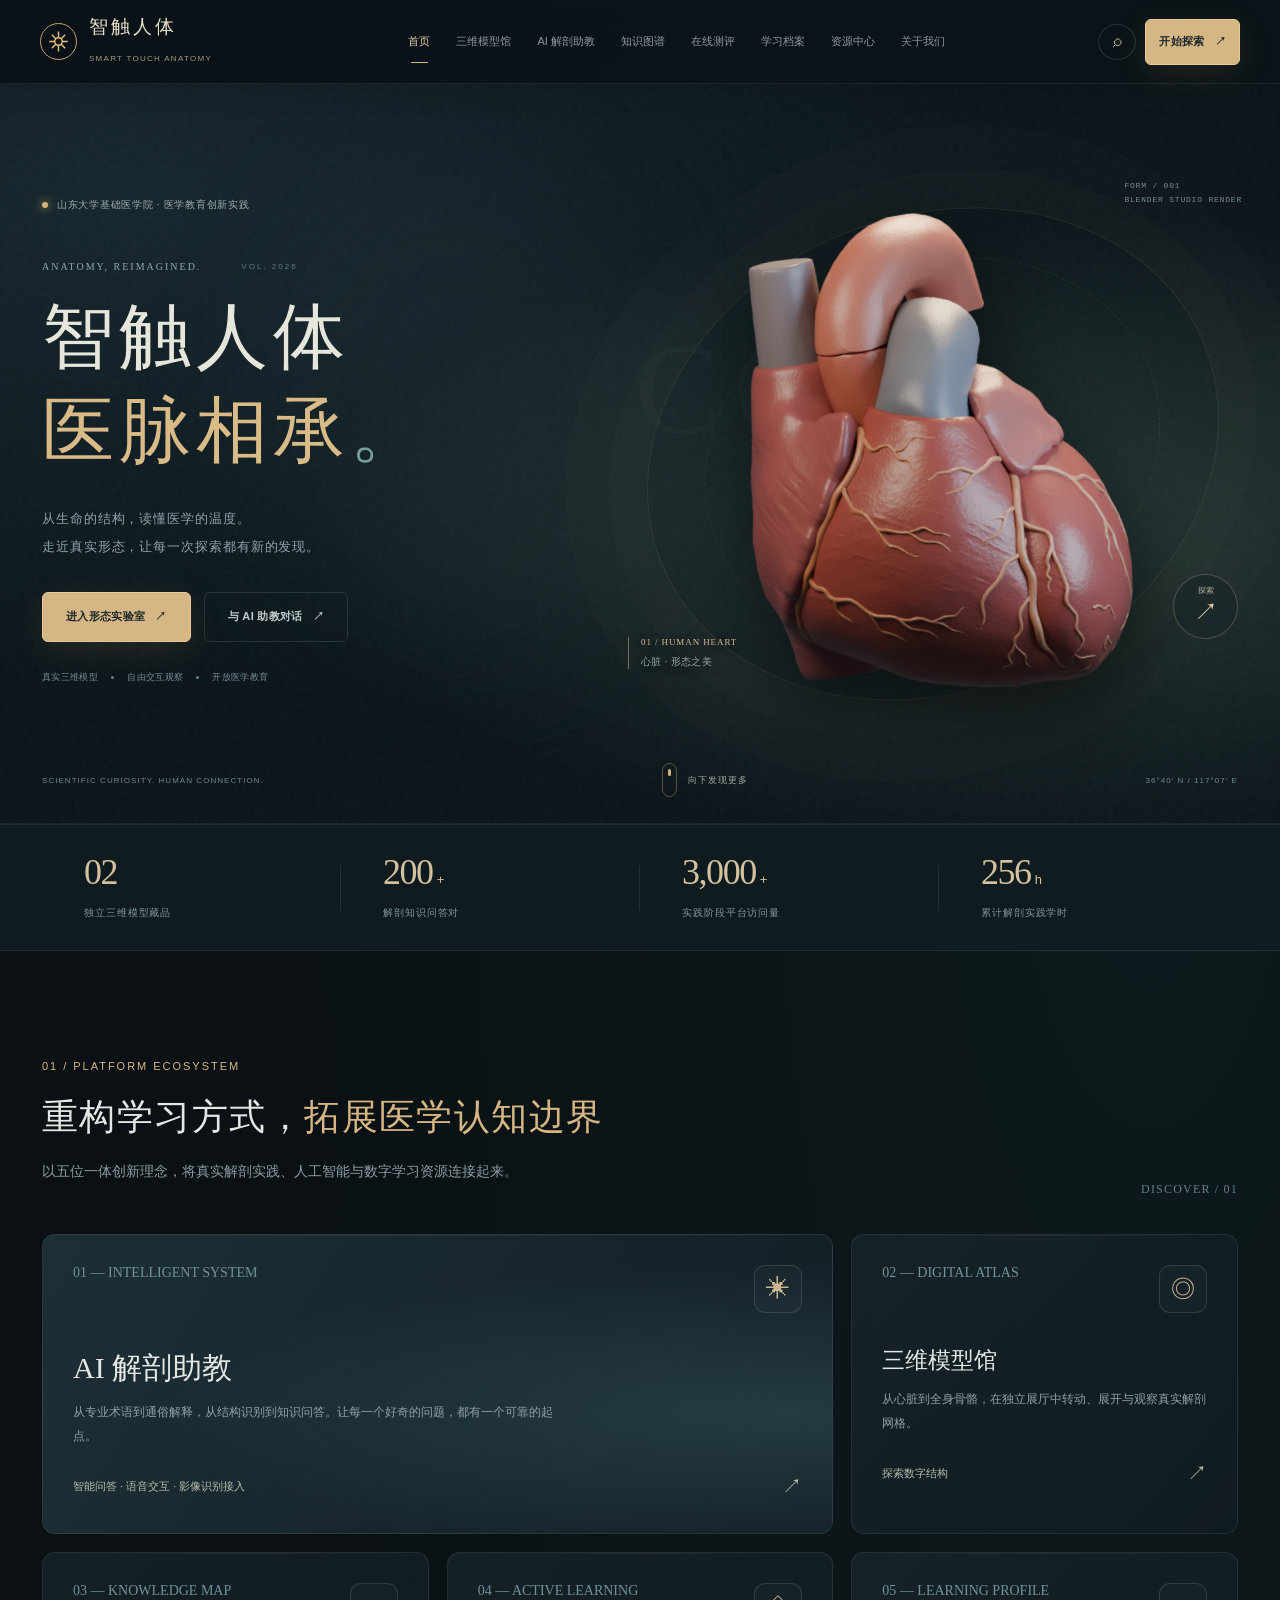
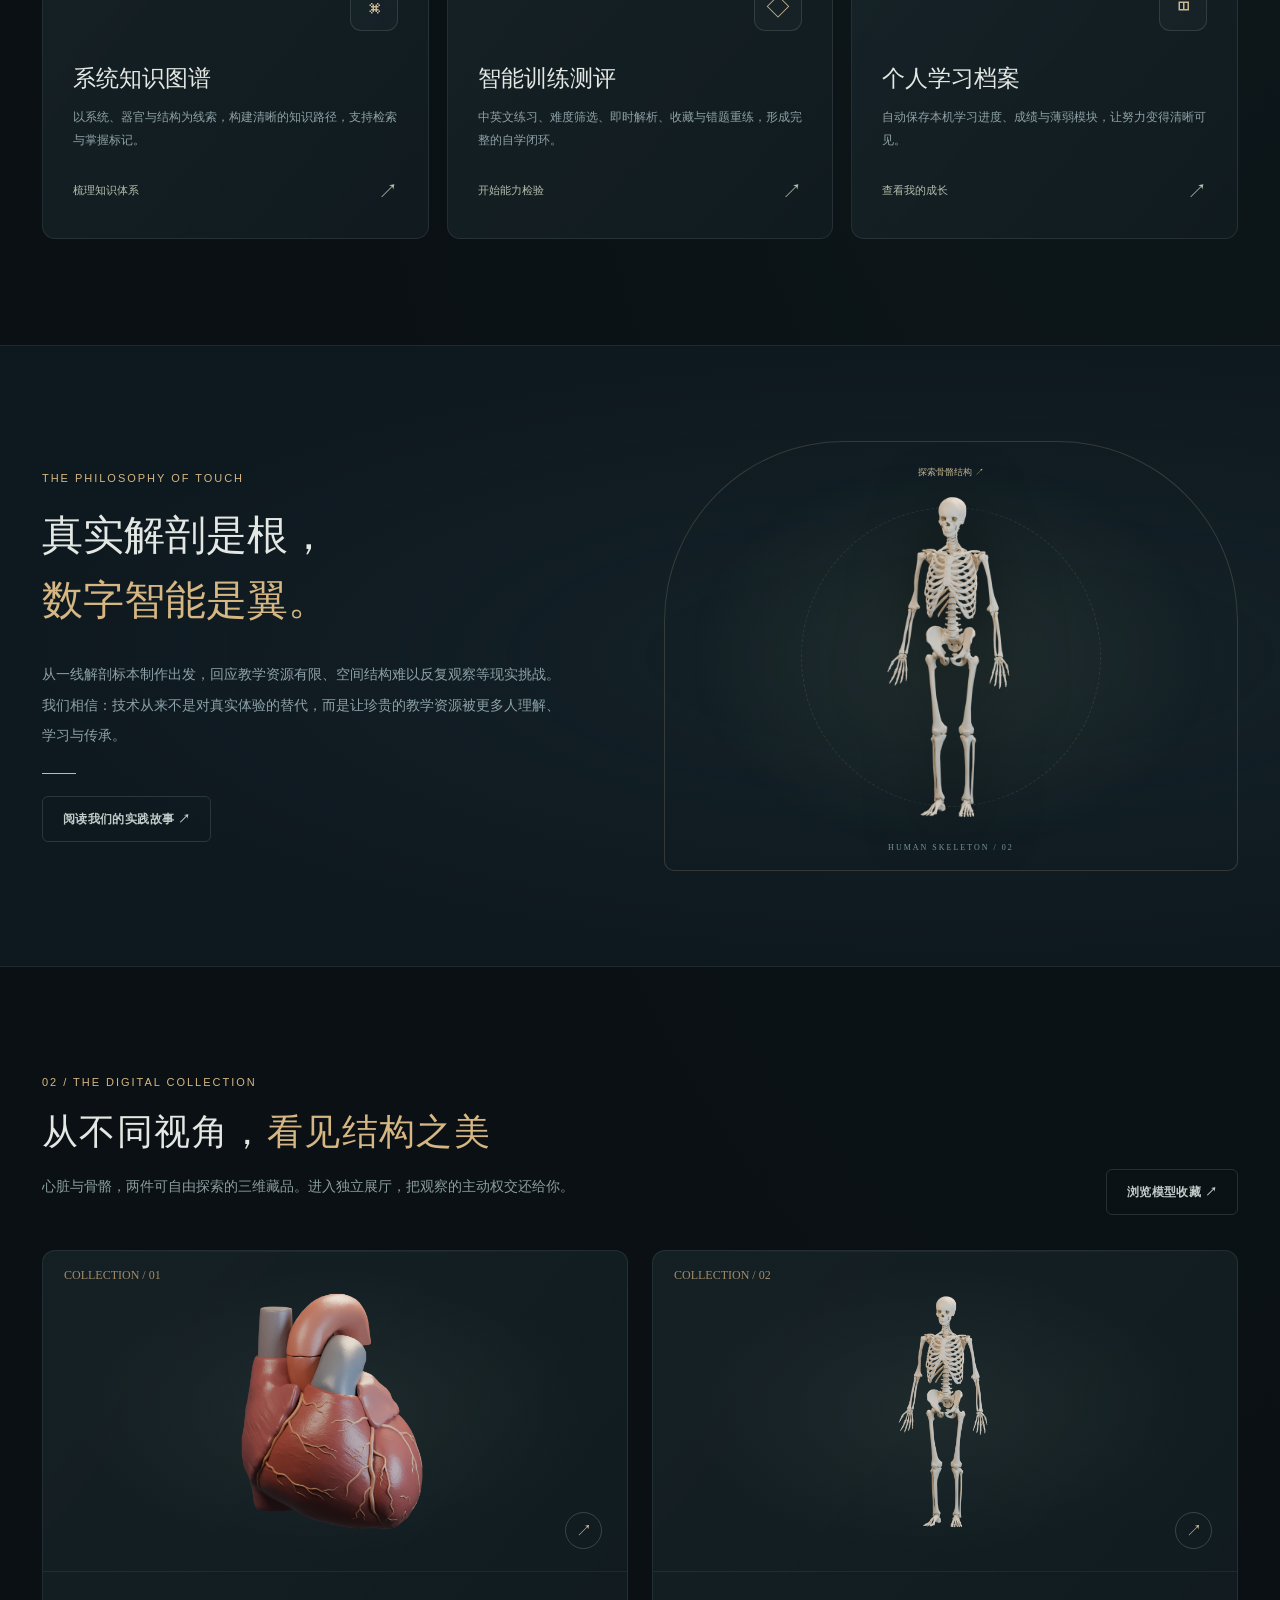
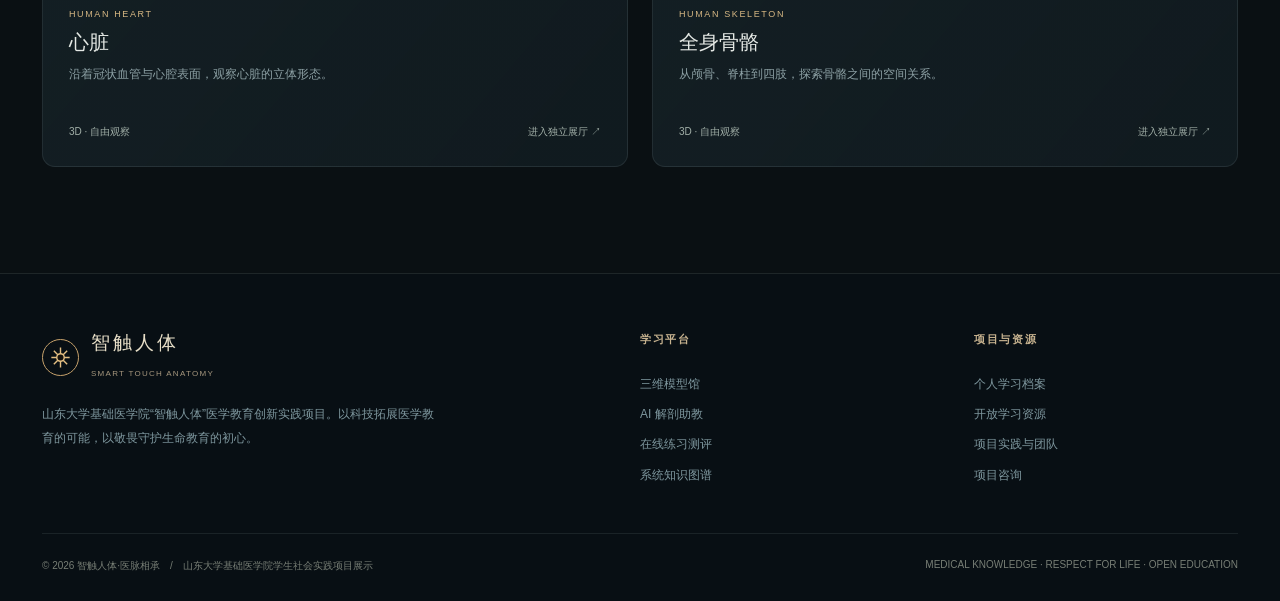
==== index.html @ 632d1449 "Launch Smart Body Anatomy with independent Blender 3D studio" ====
<!doctype html>
<html lang="zh-CN">
<head>
<meta charset="utf-8">
<meta name="viewport" content="width=device-width,initial-scale=1">
<meta name="color-scheme" content="dark">
<meta name="theme-color" content="#080a09">
<meta name="description" content="智触人体·医脉相承——山东大学基础医学院医学教育创新实践。AI解剖助教、数字标本、知识图谱、智能测评与学习进度管理。">
<title>智触人体·医脉相承 | 智慧医学教育平台</title>
<link rel="icon" href="data:image/svg+xml,%3Csvg xmlns='http://www.w3.org/2000/svg' viewBox='0 0 100 100'%3E%3Crect width='100' height='100' rx='24' fill='%230b0d0b'/%3E%3Cpath d='M25 25H75M50 15V84M25 74H75' stroke='%23d5aa67' stroke-width='9' stroke-linecap='round'/%3E%3C/svg%3E">
<style>
/* Uses system Chinese serif / sans-serif font fallbacks for fully offline viewing. */
:root{--bg:#080b0a;--bg2:#0c100f;--panel:#111512;--panel2:#151a16;--edge:#353023;--edge2:#292922;--gold:#d1ad73;--gold2:#f4dda9;--dim:#a58458;--muted:#91978d;--text:#ecece4;--white:#fbf8f0;--green:#9ebdab;--bad:#c98177;--f: 'Noto Sans SC','Microsoft YaHei',sans-serif;--serif:'Noto Serif SC','STSong','Songti SC',serif;--r:18px;--shadow:0 14px 60px #0007}
*{box-sizing:border-box}html{scroll-behavior:smooth}body{margin:0;min-width:320px;background:var(--bg);font-family:var(--f);color:var(--text);-webkit-font-smoothing:antialiased;line-height:1.7}body::selection{background:#b68f5266;color:#fff}button,input,textarea,select{font:inherit}button{cursor:pointer}a{color:inherit;text-decoration:none}img{max-width:100%;display:block}button:focus-visible,a:focus-visible,input:focus-visible,textarea:focus-visible,select:focus-visible{outline:2px solid var(--gold2);outline-offset:3px}button:disabled{opacity:.45;cursor:not-allowed}textarea{resize:vertical}::placeholder{color:#74796f}::webkit-scrollbar{width:10px}::-webkit-scrollbar-thumb{background:#39372d;border-radius:15px}.container{max-width:1328px;margin:auto;padding:0 42px}.narrow{max-width:1000px}.accent{color:var(--gold)}.eyebrow{color:var(--gold);font-size:11px;letter-spacing:.28em;text-transform:uppercase;font-weight:700}.muted{color:var(--muted)}.mini{font-size:12px}.small{font-size:14px}.serif{font-family:var(--serif)}.section{padding:106px 0}.section-header{display:flex;align-items:end;justify-content:space-between;gap:30px;margin-bottom:35px}.section-header h2,.page-head h1{font-family:var(--serif);font-weight:650;letter-spacing:.04em;font-size:clamp(31px,3vw,45px);line-height:1.3;margin:14px 0}.section-header p{color:var(--muted);max-width:550px;font-size:14px}.section-index{font-family:Georgia,serif;color:#97794c;font-size:17px;letter-spacing:.1em}.tiny-bar{display:block;width:34px;height:1px;background:var(--gold);margin:22px 0}.heading-serif{font:650 32px/1.4 var(--serif)}
.glow-line{height:1px;background:linear-gradient(90deg,transparent,#9f7742 20%,#ddb477 50%,#9f7742 80%,transparent);opacity:.3}.card{background:linear-gradient(140deg,#171b17ee,#101412f8);border:1px solid #3a3428;border-radius:var(--r);box-shadow:0 5px 36px #0003;position:relative;overflow:hidden}.card::before{content:'';position:absolute;left:0;right:0;top:0;height:1px;background:linear-gradient(90deg,transparent,#dbb77855,transparent)}.card-hover{transition:transform .3s,border-color .3s,box-shadow .3s}.card-hover:hover{transform:translateY(-5px);border-color:#92774b;box-shadow:0 18px 60px #0007}.btn{display:inline-flex;align-items:center;justify-content:center;gap:10px;min-height:46px;border:1px solid #4d4232;border-radius:7px;padding:11px 20px;background:#171b16;color:var(--gold2);font-size:12px;font-weight:700;letter-spacing:.06em;transition:.25s;text-align:center}.btn:hover{border-color:var(--gold);background:#252519}.btn-gold{background:linear-gradient(110deg,#b98c4b,#e5c58d 50%,#b18b53);color:#17140f;border:1px solid #dfbb83;box-shadow:inset 0 1px #fff7,0 8px 28px #c29c4930}.btn-gold:hover{filter:brightness(1.12);background:linear-gradient(110deg,#c9a16c,#f3d9a0,#c9a16c);color:#10100e}.btn-ghost{background:transparent;border-color:#534a3a;color:#e6d3b3}.btn-sm{min-height:35px;padding:6px 13px;font-size:11px}.btn-icon{padding:0;width:40px;height:40px;flex-shrink:0}.pill{display:inline-flex;align-items:center;gap:7px;font-size:10px;letter-spacing:.09em;color:#c7b495;border:1px solid #554933;padding:7px 13px;border-radius:100px;background:#241d1359}.dot{display:inline-block;width:6px;height:6px;border-radius:50%;background:#d7b17c;box-shadow:0 0 10px #d4ae66}.input,.select,.textarea{background:#0a0e0c;border:1px solid #3b3c32;border-radius:9px;color:var(--text);padding:12px 14px;outline:none;width:100%;transition:border-color .2s}.input:focus,.select:focus,.textarea:focus{border-color:#c5a36c}.select{color:#ddd9ce;appearance:auto}.field label{display:block;color:#b0aea3;font-size:11px;letter-spacing:.04em;margin:0 0 8px}.tag{display:inline-flex;align-items:center;border:1px solid #4a4130;border-radius:4px;padding:4px 8px;font-size:10px;color:#d3b98c;letter-spacing:.03em}.tag-green{border-color:#456154;color:#b5d0bd}.flex{display:flex;align-items:center}.gap-sm{gap:8px}.gap-md{gap:16px}.justify-between{justify-content:space-between}.hide{display:none!important}
/* navigation */
.topbar{height:82px;border-bottom:1px solid #ab87552b;display:flex;align-items:center;position:sticky;top:0;z-index:100;background:#090b0aeb;backdrop-filter:blur(24px);-webkit-backdrop-filter:blur(24px)}.topbar::after{content:'';position:absolute;bottom:-1px;left:0;width:120px;height:1px;background:var(--gold);opacity:.65}.nav-inner{max-width:1500px;padding:0 40px;margin:auto;width:100%;display:flex;align-items:center;justify-content:space-between;gap:18px}.brand{display:flex;align-items:center;gap:12px;white-space:nowrap;min-width:215px}.brand-mark{height:37px;width:37px;display:grid;place-items:center;position:relative;border:1px solid #c6a16b;border-radius:6px;background:radial-gradient(circle at 50% 30%,#77552c55,#130f0b)}.brand-mark svg{width:25px}.brand-name{font-family:var(--serif);font-size:19px;font-weight:750;letter-spacing:.16em;line-height:1.2;color:#eedbb6}.brand-sub{font-family:Georgia,serif;font-size:9px;color:#a6977e;letter-spacing:.18em}.nav-links{display:flex;align-items:center;gap:4px}.nav-link{position:relative;background:none;border:0;color:#9faaa0;padding:14px 11px;font-size:12px;white-space:nowrap;transition:color .2s}.nav-link:hover,.nav-link.active{color:#e2bf87}.nav-link.active::after{content:'';height:1px;position:absolute;background:var(--gold);bottom:2px;left:30%;right:30%}.nav-actions{display:flex;align-items:center;gap:9px}.nav-actions .btn{white-space:nowrap}.search-trigger{background:transparent;border:1px solid #444132;border-radius:5px;color:#c1ad8e;height:36px;width:38px;font-size:17px}.search-trigger:hover{background:#27241d}.mobile-menu{display:none;background:transparent;color:#dfc293;border:0;font-size:25px;padding:0 7px}
/* hero */
.hero{min-height:810px;position:relative;overflow:hidden;background:radial-gradient(ellipse at 70% 49%,#20231a 0%,transparent 48%),radial-gradient(ellipse at 18% 64%,#171b16 0%,transparent 43%),#090c0a;isolation:isolate}.hero::before{content:'';position:absolute;inset:0;z-index:-1;background-image:linear-gradient(#d6b77a09 1px,transparent 1px),linear-gradient(90deg,#d6b77a09 1px,transparent 1px);background-size:60px 60px;mask-image:linear-gradient(90deg,transparent,#0008 45%,#000)}.hero::after{content:'';position:absolute;inset:0;pointer-events:none;border-bottom:1px solid #53442d}.hero-inner{min-height:810px;position:relative;display:flex;align-items:center;justify-content:center;text-align:center}.hero-center{position:relative;z-index:3;width:100%;padding:70px 0 95px}.hero-badge{display:inline-flex;gap:16px;align-items:center;color:#bdac92;font:11px Georgia,var(--f);letter-spacing:.22em}.hero-badge::before,.hero-badge::after{content:'';width:38px;height:1px;background:#957346}.hero-title{font-family:var(--serif);font-size:clamp(59px,7.3vw,118px);font-weight:800;line-height:1.35;letter-spacing:.11em;white-space:nowrap;margin:28px 0 5px;text-shadow:0 7px 44px #000a;background:linear-gradient(180deg,#fff2ce 7%,#d6aa6b 51%,#a5783e 95%);background-clip:text;-webkit-background-clip:text;color:transparent;filter:drop-shadow(0 0 19px #d0aa4f24)}.hero-title span{display:inline}.hero-caption{font:400 clamp(11px,1.2vw,15px)/1.8 Georgia,serif;letter-spacing:.6em;color:#a99572;margin-bottom:25px}.hero-copy{max-width:660px;margin:0 auto;color:#aeb3a8;font-size:15px;line-height:2.1;letter-spacing:.07em;text-shadow:0 2px 8px #000}.hero-buttons{display:flex;align-items:center;justify-content:center;gap:15px;margin-top:33px}.hero-buttons .btn{padding:14px 26px;min-height:54px}.hero-anatomy{width:min(560px,44vw);height:730px;position:absolute;right:-5%;top:30px;z-index:-1;opacity:.28;filter:drop-shadow(0 0 35px #ad87404a);mask-image:linear-gradient(180deg,transparent,#000 18%,#000 82%,transparent)}.hero-anatomy img{width:100%;height:100%;object-fit:contain}.hero-orbit{width:650px;height:650px;position:absolute;border:1px solid #c6a36b12;border-radius:50%;right:-9%;top:67px;z-index:-2;box-shadow:0 0 0 80px #ba935908,0 0 0 175px #ba935906}.hero-vertical{position:absolute;top:45%;left:37px;transform:rotate(-90deg) translate(-50%,-50%);transform-origin:left;color:#b7a4875c;letter-spacing:.35em;font:10px Georgia,serif;white-space:nowrap}.hero-side{position:absolute;right:34px;top:50%;transform:rotate(90deg) translate(50%,-50%);transform-origin:right;color:#b7a4875c;letter-spacing:.3em;font:10px Georgia,serif;white-space:nowrap}.hero-bottom{position:absolute;bottom:34px;left:0;right:0;display:flex;align-items:center;justify-content:space-between;gap:20px;color:#b2a082;font:10px Georgia,serif;letter-spacing:.14em;text-align:left}.hero-scroll{display:flex;gap:11px;align-items:center}.hero-scroll span{height:34px;width:15px;border:1px solid #a5895780;border-radius:15px;position:relative}.hero-scroll span::after{content:'';position:absolute;left:5px;top:5px;width:3px;height:7px;background:#d2b07a;border-radius:2px;animation:scroll 2s infinite}@keyframes scroll{0%{transform:translateY(0);opacity:0}40%{opacity:1}100%{transform:translateY(12px);opacity:0}}
.metrics{background:#0e110e;border-top:1px solid #3c3528;border-bottom:1px solid #3c3528}.metrics-grid{display:grid;grid-template-columns:repeat(4,1fr)}.metric{padding:38px 20px;text-align:center;position:relative}.metric:not(:last-child)::after{content:'';width:1px;height:45px;position:absolute;right:0;top:50%;transform:translateY(-50%);background:#473a27}.metric strong{font:400 39px/1 Georgia,serif;color:#e1c18a;letter-spacing:-.04em}.metric em{font:normal 13px var(--f);margin-left:4px}.metric p{font-size:11px;color:#8e9589;letter-spacing:.18em;margin:12px 0 0}
.module-grid{display:grid;grid-template-columns:repeat(3,1fr);gap:18px}.module{padding:30px;min-height:280px;cursor:pointer}.module-head{display:flex;justify-content:space-between;align-items:start;margin-bottom:42px}.module-num{font:14px Georgia,serif;color:#877554}.module-symbol{font-size:27px;color:#dfba7e;width:48px;height:48px;border:1px solid #5b4b32;border-radius:50%;display:grid;place-items:center;background:#b7955310}.module h3{font:600 23px var(--serif);margin:0 0 12px}.module p{color:#9ca39a;font-size:12px;line-height:1.95;margin:0}.module-bottom{margin-top:21px;display:flex;justify-content:space-between;color:#be9d69;align-items:center;font-size:11px}.module-bottom b{font-size:20px;font-weight:400}.module.wide{grid-column:span 2;background:radial-gradient(circle at 86% 60%,#98734220,transparent 39%),linear-gradient(120deg,#202019,#121610)}.module.wide h3{font-size:30px}.module.wide p{max-width:480px}.module.wide .module-head{margin-bottom:35px}
.statement{position:relative;background:linear-gradient(120deg,#131813,#1b1b15 50%,#101410);overflow:hidden;padding:95px 0;border-top:1px solid #4a3a28;border-bottom:1px solid #4a3a28}.statement-grid{display:grid;grid-template-columns:1fr 1.1fr;align-items:center;gap:100px}.statement h2{font:650 clamp(30px,3.2vw,46px)/1.6 var(--serif);margin:15px 0 25px}.statement h2 span{color:var(--gold)}.statement p{color:#a5afa5;line-height:2.2;font-size:14px}.statement-visual{min-height:400px;border:1px solid #765d394c;background:radial-gradient(circle at 50% 50%,#b9924d24,transparent 46%),repeating-linear-gradient(0deg,transparent,transparent 40px,#c7a16c08 41px);border-radius:160px 160px 7px 7px;display:grid;place-items:center;position:relative}.statement-visual::after{content:'ANATOMY  ×  ARTIFICIAL INTELLIGENCE';position:absolute;bottom:22px;color:#c9ad7a;letter-spacing:.25em;font:10px Georgia,serif}.statement-visual img{height:340px;object-fit:contain;opacity:.65;filter:drop-shadow(0 0 13px #c2a26722)}.statement-ring{position:absolute;width:280px;height:280px;border:1px dashed #bd915450;border-radius:50%;top:56px;left:50%;transform:translateX(-50%)}
/* footer */
.footer{border-top:1px solid #4d412d;background:#080a08;padding:56px 0 28px}.footer-top{display:grid;grid-template-columns:2fr 1fr 1fr;gap:70px}.footer .brand{margin-bottom:18px}.footer p{color:#898f86;font-size:12px;max-width:395px;line-height:2}.footer h4{font-size:11px;color:#d6b481;letter-spacing:.15em;margin:0 0 20px}.footer-link{display:block;border:0;background:none;color:#969f97;padding:5px 0;font-size:12px;text-align:left}.footer-link:hover{color:var(--gold)}.footer-bottom{display:flex;justify-content:space-between;gap:15px;border-top:1px solid #373329;margin-top:43px;padding-top:25px;color:#777e75;font:10px var(--f)}
/* general page head */
.page{display:none;min-height:calc(100vh - 82px)}.page.active-page{display:block;animation:pageIn .36s ease}@keyframes pageIn{from{opacity:.35;transform:translateY(7px)}to{opacity:1;transform:translateY(0)}}.page-head{position:relative;background:radial-gradient(ellipse at 75% 0%,#53402a27,transparent 48%),linear-gradient(180deg,#141812,#0b0e0b);border-bottom:1px solid #463a29;padding:70px 0 60px;overflow:hidden}.page-head::after{content:'M E D I C A L   I N N O V A T I O N';font:68px Georgia,serif;letter-spacing:.16em;color:#a5844f08;position:absolute;right:-30px;top:30px;white-space:nowrap;pointer-events:none}.page-head-inner{position:relative;z-index:2}.page-head h1{font-size:clamp(35px,4vw,56px);margin:12px 0}.page-head p{color:#a0aba0;font-size:14px;margin:5px 0 0;max-width:760px;line-height:2}.page-body{padding:48px 0 105px}.breadcrumb{font-size:10px;letter-spacing:.15em;color:#998361;display:flex;gap:12px;align-items:center}.breadcrumb span{color:#758077}
/* atlas */
.filter-bar{display:flex;align-items:center;gap:14px;flex-wrap:wrap;margin-bottom:25px}.search-field{position:relative;flex:1;min-width:225px;max-width:375px}.search-field .input{padding-left:37px}.search-field::before{content:'⌕';position:absolute;left:13px;top:4px;color:#c2a578;font-size:23px}.chips{display:flex;gap:8px;flex-wrap:wrap}.chip{border:1px solid #403e32;background:#101410;color:#adb2a8;border-radius:6px;padding:9px 15px;font-size:11px}.chip.active,.chip:hover{border-color:#c7a063;color:#e4c490;background:#2a2419}.atlas-grid{display:grid;grid-template-columns:repeat(3,1fr);gap:18px}.spec-card{cursor:pointer;overflow:hidden}.spec-art{height:240px;background:radial-gradient(circle at 48% 41%,#6c542d25,transparent 50%),linear-gradient(145deg,#121a16,#10110f 68%,#1d1913);position:relative;overflow:hidden;display:grid;place-items:center;border-bottom:1px solid #3b3427}.spec-art::after{content:'';position:absolute;inset:0;background:repeating-linear-gradient(90deg,transparent,transparent 64px,#dbb67407 65px);pointer-events:none}.spec-art svg{height:200px;width:85%;filter:drop-shadow(0 0 15px #be96543c);transition:transform .5s}.spec-card:hover svg{transform:scale(1.07) rotate(-2deg)}.spec-index{position:absolute;top:17px;left:21px;font:12px Georgia,serif;color:#a18c67;z-index:2}.spec-fav{position:absolute;top:14px;right:17px;background:#151814aa;color:#c0a777;border:1px solid #564730;border-radius:50%;height:34px;width:34px;z-index:4}.spec-fav.active{background:#b48b48;color:#17120e}.spec-text{padding:21px 23px}.spec-text h3{font:600 20px var(--serif);margin:4px 0 8px}.spec-text p{color:#929e94;font-size:12px;line-height:1.8;min-height:44px;margin:0 0 15px}.spec-meta{display:flex;align-items:center;justify-content:space-between;color:#c4a571;font-size:11px}.spec-meta .muted{font-size:11px}.spec-meta b{font-size:18px;font-weight:400}
/* AI */
.ai-layout{display:grid;grid-template-columns:270px minmax(0,1fr);gap:23px;min-height:680px}.ai-sidebar{padding:23px;display:flex;flex-direction:column;gap:15px}.ai-sidebar h3{font:600 17px var(--serif);margin:0}.sample-prompt{width:100%;text-align:left;padding:14px 12px;border:1px solid #38372c;color:#b9bfb5;border-radius:7px;background:#111611;font-size:12px;line-height:1.8}.sample-prompt:hover{border-color:#89734a;color:#ebd9b9}.ai-panel{display:flex;flex-direction:column;min-height:660px;overflow:hidden}.ai-panel-head{padding:18px 25px;display:flex;align-items:center;justify-content:space-between;border-bottom:1px solid #41392c;gap:20px}.ai-avatar{height:41px;width:41px;display:grid;place-items:center;border-radius:11px;background:linear-gradient(135deg,#9a763e,#453b2b);color:#fff;font-size:20px;border:1px solid #b88b51}.ai-status{font-size:10px;color:#9db8a3}.mode-switch{display:flex;gap:3px;padding:4px;border:1px solid #554832;border-radius:8px;background:#101310}.mode-switch button{border:0;color:#a6a69d;padding:7px 12px;border-radius:5px;background:transparent;font-size:11px}.mode-switch button.active{background:#b48c54;color:#11110e;font-weight:700}.chat-messages{flex:1;padding:28px 32px;display:flex;flex-direction:column;gap:22px;overflow-y:auto;max-height:580px;min-height:320px}.chat-msg{display:flex;gap:12px;align-items:flex-start;max-width:91%}.chat-msg.user{margin-left:auto;flex-direction:row-reverse}.chat-avatar{flex:0 0 32px;height:32px;border-radius:9px;background:#463922;border:1px solid #927547;display:grid;place-items:center;color:#e6c892;font-size:13px}.chat-msg.user .chat-avatar{background:#263c31;border-color:#47624e;color:#bdd7c1}.chat-bubble{background:#161b16;border:1px solid #383d31;border-radius:3px 12px 12px 12px;padding:13px 17px;color:#d5dbd2;font-size:13px;line-height:2;white-space:pre-line;word-break:break-word}.chat-msg.user .chat-bubble{background:#252b20;border-color:#50513c;border-radius:12px 3px 12px 12px}.chat-meta{font-size:10px;color:#8e967e;margin-top:7px}.chat-compose{border-top:1px solid #403a2e;padding:16px 22px 13px;background:#101511}.chat-compose textarea{background:#0b0e0c;min-height:69px;max-height:160px;border:1px solid #444234;width:100%;border-radius:8px;color:var(--text);outline:none;padding:13px;font-size:13px}.chat-compose textarea:focus{border-color:var(--gold)}.compose-actions{display:flex;justify-content:space-between;align-items:center;margin-top:10px;gap:10px;flex-wrap:wrap}.compose-note{font-size:10px;color:#77847b}.upload-thumb{display:none;max-width:110px;max-height:90px;border:1px solid #7a6341;border-radius:5px;object-fit:contain;margin:8px 0}.upload-thumb.show{display:block}
/* learning */
.learn-layout{display:grid;grid-template-columns:320px minmax(0,1fr);gap:20px}.learn-sidebar{padding:18px}.learn-group{border:1px solid #383c30;border-radius:9px;margin-bottom:10px;overflow:hidden}.learn-group-header{width:100%;background:#171d17;color:#ddd9ca;display:flex;justify-content:space-between;align-items:center;text-align:left;padding:13px 14px;border:0;font-size:13px}.learn-group-header strong{font-weight:600}.learn-group-header .count{color:#a68d61;font:11px Georgia,serif}.learn-points{padding:8px;display:grid;gap:3px}.learn-item{border:0;background:transparent;border-radius:5px;color:#adb5a9;text-align:left;padding:10px 8px;font-size:12px;display:flex;align-items:center;gap:11px;line-height:1.5}.learn-item:hover,.learn-item.current{background:#363123;color:#e4ca9d}.learn-item .check{height:15px;width:15px;border-radius:50%;border:1px solid #726449;flex-shrink:0;font-size:10px;text-align:center;line-height:13px}.learn-item.mastered .check{background:#94aa8a;border-color:#94aa8a;color:#0a100b}.learn-main{padding:35px 40px;min-height:610px}.learn-main h2{font:600 31px var(--serif);margin:16px 0 14px}.learn-main .latin{font:italic 15px Georgia,serif;letter-spacing:.12em;color:#b3996e}.learn-main p{color:#c2c7bb;font-size:14px;line-height:2.2}.learn-highlight{background:linear-gradient(120deg,#302b1c,#1a211a);border-left:2px solid #be985f;padding:20px 24px;margin:28px 0;color:#d6cfb9;font-size:13px;line-height:2}.learn-illustration{height:230px;border:1px solid #403c30;border-radius:10px;display:grid;place-items:center;background:radial-gradient(circle,#8d6a3122,transparent 52%),#101611;margin:26px 0;overflow:hidden}.learn-illustration svg{height:195px;filter:drop-shadow(0 0 8px #9d814f55)}.progress-track{background:#282e28;height:6px;border-radius:10px;overflow:hidden}.progress-fill{height:100%;width:0;background:linear-gradient(90deg,#b8894a,#e9d3a1);border-radius:10px;transition:width .4s}
/* quiz */
.quiz-config{max-width:1000px;margin:auto}.quiz-config-grid{display:grid;grid-template-columns:1fr 1fr 1fr;gap:20px;margin-top:25px}.quiz-config .card{padding:26px}.quiz-config h3{margin:0 0 18px;font:600 18px var(--serif)}.quiz-config .field{margin-bottom:18px}.quiz-screen{max-width:950px;margin:auto}.quiz-progress{display:flex;justify-content:space-between;align-items:center;gap:20px;color:#c5b48f;font-size:12px;margin-bottom:19px}.quiz-card{padding:40px 48px}.quiz-card h2{font:550 25px/1.6 var(--serif);margin:16px 0 28px}.quiz-option{display:flex;align-items:center;gap:15px;width:100%;text-align:left;border:1px solid #3b4035;border-radius:9px;background:#141914;color:#d8ded6;padding:15px 17px;margin:11px 0;font-size:13px;min-height:61px}.quiz-option:hover:not(:disabled){border-color:#bd9d64;background:#262619}.quiz-option.selected{border-color:#caa365;background:#292518}.quiz-option.correct{border-color:#6d9d7d;background:#1d3025}.quiz-option.incorrect{border-color:#a76863;background:#352322}.quiz-option .opt-letter{display:grid;place-items:center;width:29px;height:29px;border:1px solid #605842;border-radius:7px;font:13px Georgia,serif;color:#d4ba8d;flex-shrink:0}.quiz-feedback{border:1px solid #615139;background:#2a261c;border-radius:9px;padding:18px;margin-top:22px;font-size:13px;line-height:1.95}.quiz-actions{display:flex;align-items:center;justify-content:space-between;gap:15px;margin-top:27px;flex-wrap:wrap}.quiz-summary{text-align:center;max-width:700px;margin:auto}.score-circle{width:180px;height:180px;border-radius:50%;display:grid;place-items:center;margin:18px auto 27px;background:conic-gradient(#caa46d var(--score),#2c2d25 0);position:relative}.score-circle::before{content:'';inset:12px;background:#121713;border-radius:50%;position:absolute}.score-circle strong{position:relative;font:45px Georgia,serif;color:#ecd3a5}.score-circle small{position:relative;color:#a9a997;font-size:12px}.review-entry{border-bottom:1px solid #373b31;padding:19px 0;font-size:13px}.review-entry strong{display:block;color:#e2d8c1;margin-bottom:7px}.review-entry p{margin:5px 0;color:#abb5a8}
/* dashboard */
.dashboard-top{display:grid;grid-template-columns:repeat(4,1fr);gap:17px}.dash-stat{padding:24px}.dash-stat .value{font:35px Georgia,serif;color:#e3c18b;margin:15px 0 6px}.dash-stat p{color:#8e998e;font-size:11px;margin:0}.dashboard-main{display:grid;grid-template-columns:1.25fr 1fr;gap:20px;margin-top:20px}.dash-panel{padding:27px}.dash-panel h3{font:600 21px var(--serif);margin:0 0 25px}.bar-row{display:grid;grid-template-columns:95px 1fr 35px;gap:12px;align-items:center;font-size:12px;color:#abb4a7;margin:19px 0}.achievement-grid{display:grid;grid-template-columns:repeat(3,1fr);gap:12px}.achievement{border:1px solid #4d442e;background:#181d17;border-radius:9px;padding:21px 12px;text-align:center}.achievement.locked{filter:grayscale(.8);opacity:.42}.achievement-symbol{font-size:26px;color:#d3b174}.achievement h4{font-size:12px;margin:9px 0 3px;color:#ddd4bf}.achievement p{font-size:10px;margin:0;color:#9aa396}.history-item{display:flex;justify-content:space-between;padding:14px 0;border-bottom:1px solid #373b32;gap:12px;font-size:12px;color:#c1c8b8}
/* about */
.field-gallery{display:grid;grid-template-columns:repeat(3,1fr);gap:17px;margin:-24px 0 75px}.field-gallery figure{border:1px solid #52442e;border-radius:9px;overflow:hidden;margin:0;background:#111612}.field-gallery img{width:100%;height:218px;object-fit:cover;filter:sepia(.14) brightness(.78) saturate(.75);transition:transform .35s,filter .35s}.field-gallery figure:hover img{transform:scale(1.035);filter:sepia(.05) brightness(.95)}.field-gallery figcaption{padding:12px 16px 15px;color:#d3ccb9;font-size:12px}.field-gallery figcaption span{display:block;font:10px Georgia,serif;color:#b59867;letter-spacing:.17em;margin-bottom:3px}

.about-stats{display:grid;grid-template-columns:repeat(4,1fr);gap:16px;margin-bottom:50px}.about-stat{padding:22px;text-align:center}.about-stat strong{font:32px Georgia,serif;color:#dbba84}.about-stat p{font-size:11px;color:#9eaa9e;margin:7px 0}.about-lead{display:grid;grid-template-columns:1fr 1fr;gap:38px;align-items:center;margin:30px 0 82px}.about-photo{height:360px;position:relative;border:1px solid #746044;background:#171b16;overflow:hidden;border-radius:8px}.about-photo img{width:100%;height:100%;object-fit:cover;filter:saturate(.68) brightness(.78)}.about-photo::after{content:'';position:absolute;inset:0;background:linear-gradient(180deg,transparent,#111a15a8)}.about-lead p{font-size:14px;color:#aeb7aa;line-height:2.3}.timeline{position:relative;padding-left:30px;margin:35px 0 75px;border-left:1px solid #615237}.timeline-row{position:relative;padding:0 0 39px 27px}.timeline-row::before{content:'';position:absolute;left:-36px;top:8px;height:10px;width:10px;background:#cba36e;border:4px solid #1a1a14;border-radius:50%;box-shadow:0 0 0 1px #ac8652}.timeline-row h3{font:600 18px var(--serif);margin:6px 0}.timeline-row p{color:#a1aa9f;font-size:12px;line-height:2}.team-grid{display:grid;grid-template-columns:repeat(3,1fr);gap:14px}.person{padding:22px}.person .initial{height:42px;width:42px;display:grid;place-items:center;border:1px solid #7c6541;border-radius:50%;background:#54412840;color:#e3bf85;font:17px var(--serif);margin-bottom:13px}.person h3{font:600 17px var(--serif);margin:0 0 5px}.person p{font-size:11px;color:#9ca99a;margin:0}.faq-item{border-bottom:1px solid #454231}.faq-question{width:100%;border:0;background:transparent;display:flex;align-items:center;justify-content:space-between;text-align:left;color:#ddd6c6;padding:18px 0;font-size:13px}.faq-answer{display:none;color:#a5b0a3;font-size:12px;line-height:2;padding:0 0 20px;max-width:800px}.faq-item.open .faq-answer{display:block}
/* resources */
.resources-grid{display:grid;grid-template-columns:repeat(3,1fr);gap:20px}.resource-card{padding:27px;display:flex;flex-direction:column;min-height:263px}.resource-card .res-symbol{font-size:30px;color:#d6b379;margin-bottom:28px}.resource-card h3{font:600 19px var(--serif);margin:0 0 9px}.resource-card p{color:#9da89d;font-size:12px;line-height:1.9;flex:1;margin:0 0 15px}.resource-card button{align-self:flex-start}.ethics{margin-top:40px;padding:28px;background:linear-gradient(90deg,#252218,#131915);border-left:2px solid #bc9659;font-size:13px;color:#c5c2b2;line-height:2}
/* modals */
.modal-backdrop{position:fixed;inset:0;background:#000c;z-index:300;display:none;align-items:center;justify-content:center;padding:25px;backdrop-filter:blur(8px)}.modal-backdrop.open{display:flex}.modal{width:min(960px,100%);max-height:92vh;overflow-y:auto;background:#101511;border:1px solid #83704a;border-radius:13px;box-shadow:0 35px 100px #000d;position:relative}.modal-top{display:flex;justify-content:space-between;align-items:center;padding:23px 29px;border-bottom:1px solid #48402f;gap:15px}.modal-top h2{font:550 23px var(--serif);margin:0}.close{height:35px;width:35px;border-radius:50%;border:1px solid #5a4a34;background:#181d17;color:#e4c48e;font-size:20px;line-height:1}.modal-content{padding:26px 30px 36px}.spec-modal-grid{display:grid;grid-template-columns:1fr 1fr;gap:28px}.viewer{height:415px;position:relative;border:1px solid #4a4334;background:radial-gradient(circle at center,#664b2b29,#0c120f 60%);border-radius:9px;overflow:hidden;display:grid;place-items:center;touch-action:none;cursor:grab}.viewer:active{cursor:grabbing}.viewer::before{content:'';position:absolute;width:290px;height:290px;border:1px dashed #b4925445;border-radius:50%;pointer-events:none}.viewer-art{width:78%;height:82%;display:grid;place-items:center;transform-origin:center;transition:transform .1s}.viewer-art svg{width:95%;height:95%;filter:drop-shadow(0 0 15px #d5b06a44)}.viewer-art.auto-rotate{animation:rotatePreview 7s ease-in-out infinite alternate}@keyframes rotatePreview{from{transform:rotate(-9deg)}to{transform:rotate(9deg)}}.viewer-corner{position:absolute;font:10px Georgia,serif;color:#987d56;letter-spacing:.15em;left:15px;top:14px}.viewer-control{display:flex;gap:7px;margin-top:12px;flex-wrap:wrap}.spec-detail h3{font:600 20px var(--serif);margin:0 0 9px}.spec-detail p{color:#b0bbad;font-size:13px;line-height:2}.structure-list{padding:0;list-style:none;margin:15px 0}.structure-list li{display:flex;gap:8px;align-items:center;font-size:12px;padding:12px 0;border-bottom:1px solid #373d33;color:#d1ceb9}.structure-list i{height:6px;width:6px;border-radius:50%;background:#c8a16a}.tabs{display:flex;gap:7px;flex-wrap:wrap;margin-bottom:18px}.tab{font-size:11px;color:#a8ac9f;border:1px solid #403e34;background:#151914;border-radius:5px;padding:8px 12px}.tab.active{color:#eccb96;border-color:#9c8157;background:#31291d}.inline-loader{height:5px;width:28px;background:#c9a670;animation:load 1s ease-in-out infinite alternate;display:inline-block;margin-right:7px}@keyframes load{to{opacity:.2;transform:scaleX(.4)}}.toast{position:fixed;right:24px;bottom:24px;max-width:min(440px,calc(100% - 48px));padding:15px 20px;border:1px solid #90754a;border-radius:9px;color:#e4d4b6;background:#1b2019;z-index:400;box-shadow:var(--shadow);font-size:12px;line-height:1.8;display:none}.toast.show{display:block;animation:pageIn .2s}.cmd-list{max-height:330px;overflow:auto}.cmd-item{width:100%;border:0;border-bottom:1px solid #33392e;background:transparent;padding:13px 4px;color:#d1d2c6;text-align:left;font-size:13px}.cmd-item:hover{color:var(--gold2);background:#28271e}
/* responsive */
@media(max-width:1220px){.nav-link{padding:14px 7px}.nav-inner{padding:0 24px}.brand{min-width:auto}.brand-sub{display:none}.brand-name{font-size:16px}.container{padding:0 27px}.hero-anatomy{right:-10%}.hero-title{font-size:clamp(54px,7vw,90px)}}
@media(max-width:1000px){.nav-links{display:none;position:absolute;left:0;right:0;top:82px;background:#0e120f;border-bottom:1px solid #635137;padding:14px 23px;box-shadow:0 20px 40px #0009;flex-wrap:wrap}.nav-links.open{display:flex}.nav-link{padding:12px 14px}.mobile-menu{display:block}.nav-actions .btn{display:none}.module-grid,.atlas-grid{grid-template-columns:repeat(2,1fr)}.statement-grid{gap:45px}.hero-anatomy{opacity:.19;right:-8%}.hero-title{font-size:clamp(54px,8.2vw,90px)}.dashboard-top{grid-template-columns:repeat(2,1fr)}}
@media(max-width:740px){.container{padding:0 19px}.topbar{height:70px}.nav-links{top:70px}.nav-inner{padding:0 17px}.nav-actions{gap:6px}.brand-name{font-size:15px}.brand-mark{width:33px;height:33px}.section{padding:68px 0}.section-header{display:block}.section-header h2{font-size:31px}.hero,.hero-inner{min-height:695px}.hero-center{padding:55px 0 85px}.hero-badge{font-size:8px;gap:8px;letter-spacing:.1em}.hero-badge::before,.hero-badge::after{width:17px}.hero-title{font-size:clamp(37px,8.9vw,68px);letter-spacing:.025em;margin:35px 0 6px;white-space:normal;line-height:1.55}.hero-caption{font-size:9px;letter-spacing:.26em}.hero-copy{font-size:12px;max-width:500px}.hero-buttons{flex-direction:column;gap:10px}.hero-buttons .btn{width:235px}.hero-anatomy{width:85%;right:8%;top:32px;opacity:.1}.hero-orbit{display:none}.hero-vertical,.hero-side{display:none}.hero-bottom{font-size:9px;bottom:20px;justify-content:center}.hero-bottom>span{display:none}.metrics-grid{grid-template-columns:repeat(2,1fr)}.metric{padding:25px 10px}.metric:nth-child(2)::after{display:none}.metric strong{font-size:32px}.module-grid,.atlas-grid,.team-grid,.resources-grid{grid-template-columns:1fr}.module.wide{grid-column:span 1}.module{min-height:245px}.module-head{margin-bottom:26px}.statement{padding:70px 0}.statement-grid,.about-lead{grid-template-columns:1fr;gap:28px}.statement-visual{min-height:350px}.statement-visual img{height:310px}.field-gallery{grid-template-columns:1fr;margin:0 0 46px}.field-gallery img{height:210px}.footer-top{grid-template-columns:1fr 1fr;gap:30px}.footer-top>div:first-child{grid-column:span 2}.footer-bottom{display:block}.page-head{padding:54px 0 43px}.page-head h1{font-size:39px}.page-head p{font-size:12px}.page-body{padding:30px 0 75px}.ai-layout,.learn-layout,.dashboard-main,.spec-modal-grid{grid-template-columns:1fr}.ai-sidebar{gap:8px;display:grid;grid-template-columns:1fr 1fr}.ai-sidebar h3,.ai-sidebar .sidebar-intro,.ai-sidebar .btn{grid-column:span 2}.ai-sidebar .sample-prompt{font-size:11px}.ai-panel{min-height:570px}.chat-messages{padding:19px 13px;min-height:280px;max-height:500px}.ai-panel-head{padding:14px}.chat-msg{max-width:98%}.chat-bubble{font-size:12px}.learn-main{padding:27px 22px}.quiz-config-grid{grid-template-columns:1fr}.quiz-card{padding:26px 19px}.quiz-card h2{font-size:21px}.dashboard-top,.about-stats{grid-template-columns:repeat(2,1fr)}.achievement-grid{grid-template-columns:repeat(2,1fr)}.spec-art{height:220px}.spec-modal-grid .viewer{height:330px}.modal-backdrop{padding:11px}.modal-top{padding:17px 19px}.modal-content{padding:20px 17px}.footer{padding-top:40px}}
@media(prefers-reduced-motion:reduce){*,*::before,*::after{scroll-behavior:auto!important;animation:none!important;transition:none!important}}
</style>
<link rel="stylesheet" href="experience.css">
</head>
<body>
<header class="topbar">
 <div class="nav-inner">
  <a class="brand" href="#home" data-route="home" aria-label="智触人体 首页"><span class="brand-mark"><svg viewBox="0 0 30 30" fill="none"><path d="M15 3V27M4 15H26M7 7L23 23M23 7L7 23" stroke="#e4bf83" stroke-width="1.7"/><circle cx="15" cy="15" r="4.5" fill="#18140e" stroke="#e4bf83" stroke-width="1.7"/></svg></span><span><span class="brand-name">智触人体</span><br><span class="brand-sub">SMART TOUCH ANATOMY</span></span></a>
  <nav class="nav-links" id="navLinks" aria-label="主导航"><button class="nav-link active" data-route="home">首页</button><button class="nav-link" data-route="atlas">三维模型馆</button><button class="nav-link" data-route="assistant">AI 解剖助教</button><button class="nav-link" data-route="learn">知识图谱</button><button class="nav-link" data-route="quiz">在线测评</button><button class="nav-link" data-route="dashboard">学习档案</button><button class="nav-link" data-route="resources">资源中心</button><button class="nav-link" data-route="about">关于我们</button></nav>
  <div class="nav-actions"><button class="search-trigger" id="searchTrigger" title="搜索页面 Ctrl+K" aria-label="站内搜索">⌕</button><button class="btn btn-gold btn-sm" data-route="atlas">开始探索 <span>↗</span></button><button class="mobile-menu" id="mobileMenu" aria-label="打开导航" aria-expanded="false">☰</button></div>
 </div>
</header>
<main>
<!-- HOME -->
<section class="page active-page" id="page-home" data-page="home">
 <section class="hero new-hero">
  <div class="hero-grain" aria-hidden="true"></div><div class="hero-ambient" aria-hidden="true"></div>
  <div class="container hero-inner">
   <div class="hero-center"><div class="hero-badge"><span class="dot"></span> 山东大学基础医学院 · 医学教育创新实践</div><div class="hero-edition">ANATOMY, REIMAGINED. <span>VOL. 2026</span></div><h1 class="hero-title">智触人体<span>医脉相承<span class="title-dot">。</span></span></h1><p class="hero-copy">从生命的结构，读懂医学的温度。<br>走近真实形态，让每一次探索都有新的发现。</p><div class="hero-buttons"><a class="btn btn-gold" href="studio.html">进入形态实验室 <span>↗</span></a><button class="btn btn-ghost" data-route="assistant">与 AI 助教对话 <span>↗</span></button></div><div class="hero-featureline"><span>真实三维模型</span><i></i><span>自由交互观察</span><i></i><span>开放医学教育</span></div></div>
   <a class="hero-exhibit" href="studio.html?model=heart" aria-label="进入心脏三维展厅"><div class="exhibit-orbit"></div><span class="exhibit-watermark" aria-hidden="true">COR</span><img class="hero-model" src="assets/models/heart-poster.png" alt="经 Blender 材质与灯光处理的心脏解剖参考模型" width="1000" height="1100" fetchpriority="high"><span class="exhibit-caption"><i></i>01 / HUMAN HEART <small>心脏 · 形态之美</small></span><span class="exhibit-enter">探索<br><b>↗</b></span><span class="exhibit-coordinate">FORM / 001<br>BLENDER STUDIO RENDER</span></a>
   <div class="hero-bottom"><span>SCIENTIFIC CURIOSITY. HUMAN CONNECTION.</span><a class="hero-scroll" href="#discover" data-scroll-discover><span></span> 向下发现更多</a><span>36°40′ N / 117°07′ E</span></div>
  </div>
 </section>
 <section class="metrics"><div class="container metrics-grid"><div class="metric"><strong>02</strong><p>独立三维模型藏品</p></div><div class="metric"><strong>200<em>+</em></strong><p>解剖知识问答对</p></div><div class="metric"><strong>3,000<em>+</em></strong><p>实践阶段平台访问量</p></div><div class="metric"><strong>256<em>h</em></strong><p>累计解剖实践学时</p></div></div></section>
 <section class="section" id="discover"><div class="container"><div class="section-header"><div><div class="eyebrow">01 / PLATFORM ECOSYSTEM</div><h2>重构学习方式，<span class="accent">拓展医学认知边界</span></h2><p>以五位一体创新理念，将真实解剖实践、人工智能与数字学习资源连接起来。</p></div><span class="section-index">DISCOVER / 01</span></div><div class="module-grid">
  <article class="card card-hover module wide" data-route="assistant"><div class="module-head"><span class="module-num">01 — INTELLIGENT SYSTEM</span><span class="module-symbol">✳</span></div><h3>AI 解剖助教</h3><p>从专业术语到通俗解释，从结构识别到知识问答。让每一个好奇的问题，都有一个可靠的起点。</p><div class="module-bottom"><span>智能问答 · 语音交互 · 影像识别接入</span><b>↗</b></div></article>
  <article class="card card-hover module" data-route="atlas"><div class="module-head"><span class="module-num">02 — DIGITAL ATLAS</span><span class="module-symbol">◎</span></div><h3>三维模型馆</h3><p>从心脏到全身骨骼，在独立展厅中转动、展开与观察真实解剖网格。</p><div class="module-bottom"><span>探索数字结构</span><b>↗</b></div></article>
  <article class="card card-hover module" data-route="learn"><div class="module-head"><span class="module-num">03 — KNOWLEDGE MAP</span><span class="module-symbol">⌘</span></div><h3>系统知识图谱</h3><p>以系统、器官与结构为线索，构建清晰的知识路径，支持检索与掌握标记。</p><div class="module-bottom"><span>梳理知识体系</span><b>↗</b></div></article>
  <article class="card card-hover module" data-route="quiz"><div class="module-head"><span class="module-num">04 — ACTIVE LEARNING</span><span class="module-symbol">◇</span></div><h3>智能训练测评</h3><p>中英文练习、难度筛选、即时解析、收藏与错题重练，形成完整的自学闭环。</p><div class="module-bottom"><span>开始能力检验</span><b>↗</b></div></article>
  <article class="card card-hover module" data-route="dashboard"><div class="module-head"><span class="module-num">05 — LEARNING PROFILE</span><span class="module-symbol">◫</span></div><h3>个人学习档案</h3><p>自动保存本机学习进度、成绩与薄弱模块，让努力变得清晰可见。</p><div class="module-bottom"><span>查看我的成长</span><b>↗</b></div></article>
 </div></div></section>
 <section class="statement"><div class="container statement-grid"><div><div class="eyebrow">THE PHILOSOPHY OF TOUCH</div><h2>真实解剖是根，<br><span>数字智能是翼。</span></h2><p>从一线解剖标本制作出发，回应教学资源有限、空间结构难以反复观察等现实挑战。我们相信：技术从来不是对真实体验的替代，而是让珍贵的教学资源被更多人理解、学习与传承。</p><div class="tiny-bar"></div><button class="btn btn-ghost" data-route="about">阅读我们的实践故事 ↗</button></div><a class="statement-visual" href="studio.html?model=skeleton" aria-label="探索全身骨骼模型"><div class="statement-ring"></div><img src="assets/models/skeleton-poster.png" alt="Blender 渲染的全身骨骼模型" loading="lazy"><span class="statement-link">探索骨骼结构 ↗</span></a></div></section>
 <section class="section"><div class="container"><div class="section-header"><div><div class="eyebrow">02 / THE DIGITAL COLLECTION</div><h2>从不同视角，<span class="accent">看见结构之美</span></h2><p>心脏与骨骼，两件可自由探索的三维藏品。进入独立展厅，把观察的主动权交还给你。</p></div><button class="btn btn-ghost" data-route="atlas">浏览模型收藏 ↗</button></div><div id="homeSpecimens" class="atlas-grid"></div></div></section>
</section>
<!-- ATLAS -->
<section class="page" id="page-atlas" data-page="atlas"><div class="page-head"><div class="container page-head-inner"><div class="breadcrumb">THE COLLECTION <span>/</span> ANATOMY STUDIO</div><h1>三维<span class="accent">模型馆</span></h1><p>以真实网格承载精密结构。选择一件藏品，开启属于你的自由观察。</p><a class="btn btn-gold" href="studio.html" style="margin-top:23px">进入独立展厅 ↗</a></div></div><div class="container page-body"><div class="filter-bar"><div class="search-field"><input id="atlasSearch" class="input" type="search" placeholder="搜索心脏、骨骼或系统……" aria-label="搜索模型"></div><div class="chips" id="atlasFilters"><button class="chip active" data-filter="all">全部模型</button><button class="chip" data-filter="循环系统">循环系统</button><button class="chip" data-filter="运动系统">运动系统</button></div><span class="mini muted" id="atlasCount"></span></div><div class="atlas-grid" id="atlasGrid"></div><div class="ethics"><strong class="accent">模型工坊 · 透明来源</strong>　开放解剖参考模型经 Blender 处理与渲染，可在独立展厅中查看来源与授权。颜色及材质用于展示，模型未经本项目的临床精度验证。</div></div></section>
<!-- AI -->
<section class="page" id="page-assistant" data-page="assistant"><div class="page-head"><div class="container page-head-inner"><div class="breadcrumb">INTELLIGENT EDUCATION <span>/</span> ANATOMY COPILOT</div><h1>AI <span class="accent">解剖助教</span></h1><p>为好奇心提供专业的起点。支持分层问答、浏览器语音朗读与图片上传；连接服务器后可启用真实大模型问答和视觉识别。</p></div></div><div class="container page-body"><div class="ai-layout"><aside class="card ai-sidebar"><h3>探索你的问题</h3><p class="mini muted sidebar-intro" style="line-height:2;margin:0 0 5px">从经典解剖问题开始，体验专业与通俗两种讲解视角。</p><button class="sample-prompt" data-prompt="心脏四个腔室分别是什么？">✧　心脏四个腔室分别是什么？</button><button class="sample-prompt" data-prompt="胼胝体的解剖位置和功能是什么？">✧　胼胝体的位置和功能</button><button class="sample-prompt" data-prompt="肺叶与支气管树有什么关系？">✧　肺叶与支气管树</button><button class="sample-prompt" data-prompt="膝关节由哪些结构组成？">✧　膝关节解剖组成</button><button class="sample-prompt" data-prompt="脊髓的三层被膜是什么？">✧　脊髓的三层被膜</button><div style="flex:1"></div><div class="tag tag-green" id="aiConnectionLabel">● 检测服务中</div><div class="mini muted" style="line-height:1.9">离线模式仅使用内置医学知识条目。模型回答需要接入服务端；不在网页中存储 API 密钥。</div><button class="btn btn-sm" id="clearChat">清空本地对话</button></aside><div class="card ai-panel"><div class="ai-panel-head"><div class="flex gap-md"><div class="ai-avatar">✳</div><div><strong style="font-size:14px">智触 AI · Anatomy Copilot</strong><div class="ai-status" id="aiStatus">本地知识模式已就绪</div></div></div><div class="mode-switch" id="aiModeSwitch"><button class="active" data-mode="professional">专业版</button><button data-mode="popular">通俗版</button></div></div><div class="chat-messages" id="chatMessages" aria-live="polite"></div><div class="chat-compose"><img class="upload-thumb" id="aiUploadThumb" alt="待识别图片预览"><textarea id="aiInput" rows="2" maxlength="1000" placeholder="输入解剖学问题……（Enter 发送，Shift+Enter 换行）" aria-label="提问内容"></textarea><div class="compose-actions"><div class="flex gap-sm"><input type="file" accept="image/jpeg,image/png,image/webp" id="aiImageInput" hidden><button class="btn btn-sm" id="aiUploadBtn" title="上传结构图片">▧ 上传图片</button><button class="btn btn-sm" id="aiMicBtn" title="语音提问">♩ 语音输入</button><button class="btn btn-sm" id="aiSpeakBtn" title="朗读最后一条回答">◖)) 朗读回答</button></div><button class="btn btn-gold" id="aiSendBtn">发送问题 ↗</button></div><div class="compose-note">回答仅供医学教育与学习参考，不用于临床诊断。图片仅在你发送时上传至已配置的后端。</div></div></div></div></div></section>
<!-- LEARN -->
<section class="page" id="page-learn" data-page="learn"><div class="page-head"><div class="container page-head-inner"><div class="breadcrumb">STRUCTURED KNOWLEDGE <span>/</span> LEARNING MAP</div><h1>解剖<span class="accent">知识图谱</span></h1><p>按系统—器官—结构组织内容，建立可追踪的掌握清单。点击任一知识点，查看概念、重点与临床联系。</p></div></div><div class="container page-body"><div class="filter-bar"><div class="search-field"><input class="input" id="learnSearch" type="search" placeholder="搜索知识点与关键术语……"></div><div class="chips" id="learnFilters"><button class="chip active" data-filter="all">全部</button><button class="chip" data-filter="unmastered">未掌握</button><button class="chip" data-filter="mastered">已掌握</button></div><span class="mini muted" id="learnProgressText"></span></div><div class="learn-layout"><aside class="card learn-sidebar"><div id="learnTree"></div></aside><div class="card learn-main" id="learnMain"></div></div></div></section>
<!-- QUIZ -->
<section class="page" id="page-quiz" data-page="quiz"><div class="page-head"><div class="container page-head-inner"><div class="breadcrumb">ASSESSMENT ENGINE <span>/</span> ACTIVE RECALL</div><h1>在线<span class="accent">智能测评</span></h1><p>中文自测、英文专业术语、结构识别与填空练习；即时反馈、自动错题归档、收藏与个性化复习。</p></div></div><div class="container page-body"><div class="quiz-config" id="quizSetup"><div class="eyebrow">BUILD YOUR LEARNING SESSION</div><h2 class="heading-serif" style="margin:13px 0">开始一场精准训练</h2><p class="muted small">从知识点出发，检验记忆、理解与迁移能力。所有成绩保存在本机。</p><div class="quiz-config-grid"><div class="card"><h3>01　练习范围</h3><div class="field"><label>知识系统</label><select id="quizTopic" class="select"><option value="all">全部系统</option><option value="运动系统">运动系统</option><option value="神经系统">神经系统</option><option value="循环系统">循环系统</option><option value="呼吸系统">呼吸系统</option><option value="消化系统">消化系统</option></select></div><div class="field"><label>难度等级</label><select class="select" id="quizDifficulty"><option value="all">全部难度</option><option value="基础">基础</option><option value="进阶">进阶</option><option value="挑战">挑战</option></select></div></div><div class="card"><h3>02　题型与模式</h3><div class="field"><label>题目类型</label><select id="quizType" class="select"><option value="all">混合练习</option><option value="cn">中文选择</option><option value="en">英文选择</option><option value="cloze">填空练习</option><option value="label">结构识别</option></select></div><div class="field"><label>专项训练</label><select id="quizMode" class="select"><option value="all">全部题库</option><option value="wrong">我的错题</option><option value="favorite">我的收藏</option></select></div></div><div class="card"><h3>03　定制本次训练</h3><div class="field"><label>题目数量</label><select class="select" id="quizCount"><option value="5">5 道 · 快速检测</option><option value="10" selected>10 道 · 标准训练</option><option value="20">20 道 · 深度巩固</option><option value="1000">全部匹配题目</option></select></div><p class="mini muted">试题从内置教育题库或导入题库中抽取。即使离线，也能正常训练。</p><button class="btn btn-gold" id="quizStart" style="width:100%;margin-top:16px">生成练习试卷 ↗</button></div></div><div class="card" style="padding:20px 24px;margin-top:19px;display:flex;align-items:center;justify-content:space-between;flex-wrap:wrap;gap:15px"><div><strong class="accent">扩展坞 · 自定义题库</strong><p class="mini muted" style="margin:3px 0 0">支持导入符合格式的 .txt 题库，内容仅存储在当前浏览器。</p></div><div><input type="file" accept=".txt,text/plain" id="quizImportInput" hidden><button class="btn btn-sm" id="quizImportBtn">＋ 导入 TXT 题库</button><button class="btn btn-sm" id="quizTemplateBtn">↓ 下载格式模板</button></div></div></div>
<div class="quiz-screen hide" id="quizScreen"><div class="quiz-progress"><span id="quizNum">QUESTION 01 / 10</span><span id="quizScoreLive">当前正确 0</span></div><div class="progress-track" style="margin-bottom:24px"><div class="progress-fill" id="quizProgressFill"></div></div><div class="card quiz-card"><div class="flex justify-between gap-sm"><span class="tag" id="quizBadge">运动系统 · 基础</span><button class="btn btn-sm" id="quizFavBtn">☆ 收藏此题</button></div><h2 id="quizQuestion">—</h2><div id="quizChoices"></div><div class="quiz-feedback hide" id="quizFeedback"></div><div class="quiz-actions"><button class="btn btn-sm" id="quizExit">退出本次训练</button><div class="flex gap-sm"><button class="btn btn-ghost" id="quizSubmit">提交答案</button><button class="btn btn-gold hide" id="quizNext">下一题 ↗</button></div></div></div></div>
<div class="quiz-summary hide" id="quizSummary"><div class="eyebrow">SESSION COMPLETED</div><h2 class="heading-serif">训练完成 · 学有所获</h2><div class="score-circle" id="quizCircle" style="--score:0%"><div><strong id="quizFinalScore">0%</strong><div><small>本次正确率</small></div></div></div><p class="small muted" id="quizFinalMeta"></p><div class="card" style="padding:24px;text-align:left;margin:25px 0"><h3 class="serif" style="margin:0">答题回顾</h3><div id="quizReview"></div></div><div class="flex gap-sm" style="justify-content:center"><button class="btn btn-gold" id="quizAgain">重新练习</button><button class="btn btn-ghost" data-route="dashboard">查看学习报告 ↗</button></div></div></div></section>
<!-- DASHBOARD -->
<section class="page" id="page-dashboard" data-page="dashboard"><div class="page-head"><div class="container page-head-inner"><div class="breadcrumb">PERSONAL INSIGHTS <span>/</span> MY LEARNING</div><h1>我的<span class="accent">学习档案</span></h1><p>把每一份认真，都变成看得见的积累。进度使用浏览器本地存储，不会自动同步到其他设备。</p></div></div><div class="container page-body"><div class="flex justify-between gap-md" style="margin-bottom:24px;flex-wrap:wrap"><div><div class="eyebrow">PERSONAL LEARNING INSIGHTS</div><h2 class="serif" style="font-size:26px;margin:6px 0" id="dashGreeting">探索者，欢迎回来</h2></div><div class="flex gap-sm"><button class="btn btn-sm" id="editNickname">设置昵称</button><button class="btn btn-sm" id="exportData">↓ 导出学习记录</button><button class="btn btn-sm" id="resetData">清空记录</button></div></div><div class="dashboard-top" id="dashboardTop"></div><div class="dashboard-main"><div class="card dash-panel"><h3>系统知识掌握度</h3><div id="dashboardBars"></div></div><div class="card dash-panel"><h3>学习成就</h3><div class="achievement-grid" id="achievements"></div></div><div class="card dash-panel"><h3>近期测评记录</h3><div id="quizHistory"></div></div><div class="card dash-panel"><h3>个性化学习建议</h3><p id="studyAdvice" class="small muted" style="line-height:2.2"></p><div class="tiny-bar"></div><button class="btn btn-gold" data-route="quiz">继续学习 ↗</button></div></div></div></section>
<!-- RESOURCES -->
<section class="page" id="page-resources" data-page="resources"><div class="page-head"><div class="container page-head-inner"><div class="breadcrumb">OPEN LEARNING <span>/</span> RESOURCE CENTER</div><h1>医学<span class="accent">资源中心</span></h1><p>将医学知识转化为可以传递的学习资料。面向医学生的自主学习与面向公众的医学科普，在这里相遇。</p></div></div><div class="container page-body"><div class="section-header"><div><div class="eyebrow">OPEN EDUCATION</div><h2 style="font-size:32px">知识不应设限，<span class="accent">分享始终向前</span></h2></div></div><div class="resources-grid" id="resourceGrid"></div><div class="ethics"><strong class="accent">素材与版权说明：</strong>三维展厅采用有署名和授权记录的开放解剖模型，经 Blender 处理；项目活动影像来自所上传的实践报告。模型来源与许可可在展厅查看。</div></div></section>
<!-- ABOUT -->
<section class="page" id="page-about" data-page="about"><div class="page-head"><div class="container page-head-inner"><div class="breadcrumb">OUR STORY <span>/</span> THE PEOPLE BEHIND</div><h1>关于<span class="accent">智触人体</span></h1><p>在真实解剖与数字创新之间寻找一条更开放的道路。以青春之名，回应医学教育的时代命题。</p></div></div><div class="container page-body"><div class="about-stats"><div class="card about-stat"><strong>2026</strong><p>项目实践年份</p></div><div class="card about-stat"><strong>5</strong><p>五位一体实践模块</p></div><div class="card about-stat"><strong>6</strong><p>报告封面列出的核心成员</p></div><div class="card about-stat"><strong>5000+</strong><p>科普传播覆盖人次</p></div></div><div class="about-lead"><div><div class="eyebrow">FROM LABORATORY TO FUTURE</div><h2 class="heading-serif">一场从解剖实验室<br>出发的<span class="accent">医学教育革新探索</span></h2><p>“智触人体”医学教育创新实践队由山东大学基础医学院学生发起，依托解剖学教学与实践资源，联合人工智能专业力量，围绕实物解剖教学资源短缺的问题，探索“解剖实践、技术研发、资源建设、科普传播、平台搭建”的可持续实践闭环。</p><p>我们尊重真实标本及每一位“大体老师”的奉献，也相信数字技术能够让医学知识被更充分地理解、复习与传播。</p></div><div class="about-photo"><img src="assets/practice.webp" alt="团队参与解剖实践的现场纪实照片" loading="lazy"></div></div><div class="field-gallery"><figure><img src="assets/team.webp" alt="团队在数字医学实践活动现场的合影" loading="lazy"><figcaption><span>01 / FIELD RECORD</span>跨学科协作 · 团队实践</figcaption></figure><figure><img src="assets/workshop.webp" alt="团队在解剖实验教学平台的实践纪实" loading="lazy"><figcaption><span>02 / LABORATORY</span>一线探索 · 解剖实践</figcaption></figure><figure><img src="assets/dissection.webp" alt="解剖实验室中的实践与观察过程" loading="lazy"><figcaption><span>03 / KNOWLEDGE</span>敬畏生命 · 严谨求真</figcaption></figure></div><div class="section-header"><div><div class="eyebrow">THE FIVE-PILLAR FRAMEWORK</div><h2>五位一体，<span class="accent">从发现问题到持续赋能</span></h2></div></div><div class="timeline"><div class="timeline-row"><span class="eyebrow">01 / ON-SITE PRACTICE</span><h3>解剖实践 · 深入标本制作一线</h3><p>在专业教师指导下参与精细解剖实践，亲历教学资源有限、结构观察受限与标本不可再生的现实问题。</p></div><div class="timeline-row"><span class="eyebrow">02 / INDEPENDENT R&D</span><h3>技术研发 · 让 AI 走进解剖学习</h3><p>围绕文字与语音问答、分层解释和图像识别设计辅助学习路径，探索更低门槛的技术方案。</p></div><div class="timeline-row"><span class="eyebrow">03 / DIGITAL ASSETS</span><h3>资源建设 · 保存珍贵结构信息</h3><p>围绕五件代表性标本探索数字资源归档、结构标注与多媒体讲解，推动学习素材复用。</p></div><div class="timeline-row"><span class="eyebrow">04 / SCIENCE COMMUNICATION</span><h3>科普传播 · 让医学知识走向公众</h3><p>通过“人体探秘”主题科普内容，传播人体结构知识、科学精神与生命伦理。</p></div><div class="timeline-row"><span class="eyebrow">05 / ONLINE PLATFORM</span><h3>平台搭建 · 从短期实践走向长期服务</h3><p>将 AI 辅助、数字标本、测评练习与学习记录纳入同一学习环境，探索可持续运营的开放平台。</p></div></div><div class="section-header"><div><div class="eyebrow">THE TEAM</div><h2>跨学科协作，<span class="accent">共同完成</span></h2><p>根据实践报告封面与团队分工整理。</p></div></div><div class="team-grid" id="teamGrid"></div><div style="margin-top:75px"><div class="section-header"><div><div class="eyebrow">FREQUENTLY ASKED</div><h2>常见问题</h2></div></div><div id="faqList"></div></div></div></section>
</main>
<footer class="footer"><div class="container"><div class="footer-top"><div><a class="brand" href="#home" data-route="home"><span class="brand-mark"><svg viewBox="0 0 30 30" fill="none"><path d="M15 3V27M4 15H26M7 7L23 23M23 7L7 23" stroke="#e4bf83" stroke-width="1.7"/><circle cx="15" cy="15" r="4.5" fill="#18140e" stroke="#e4bf83" stroke-width="1.7"/></svg></span><span><span class="brand-name">智触人体</span><br><span class="brand-sub">SMART TOUCH ANATOMY</span></span></a><p>山东大学基础医学院“智触人体”医学教育创新实践项目。以科技拓展医学教育的可能，以敬畏守护生命教育的初心。</p></div><div><h4>学习平台</h4><button class="footer-link" data-route="atlas">三维模型馆</button><button class="footer-link" data-route="assistant">AI 解剖助教</button><button class="footer-link" data-route="quiz">在线练习测评</button><button class="footer-link" data-route="learn">系统知识图谱</button></div><div><h4>项目与资源</h4><button class="footer-link" data-route="dashboard">个人学习档案</button><button class="footer-link" data-route="resources">开放学习资源</button><button class="footer-link" data-route="about">项目实践与团队</button><button class="footer-link" id="footerContact">项目咨询</button></div></div><div class="footer-bottom"><span>© 2026 智触人体·医脉相承　/　山东大学基础医学院学生社会实践项目展示</span><span>MEDICAL KNOWLEDGE · RESPECT FOR LIFE · OPEN EDUCATION</span></div></div></footer>
<!-- SPECIMEN DIALOG -->
<!-- SEARCH MODAL -->
<div class="modal-backdrop" id="searchModal" role="dialog" aria-modal="true" aria-label="站内快捷导航"><div class="modal" style="max-width:580px"><div class="modal-top"><h2>探索智触人体</h2><button class="close" data-close="searchModal">×</button></div><div class="modal-content"><input class="input" id="commandInput" placeholder="搜索功能、标本或知识点……" autocomplete="off"><div class="cmd-list" id="commandResults"></div><p class="mini muted">快捷键 Ctrl / ⌘ + K 呼出；Esc 关闭。</p></div></div></div>
<div class="toast" id="toast" role="status" aria-live="polite"></div>
<script src="assets/vendor/gsap.min.js" defer></script>
<script src="app.js" defer></script>
<script src="experience.js" defer></script>
</body></html>
---- experience.css ----
/* A shared visual layer; educational functionality remains in app.js. */
:root{--bg:#0a1013;--bg2:#0e171b;--panel:#111c21;--panel2:#152229;--edge:#39413c;--gold:#d6b783;--gold2:#eedfc3;--muted:#91a0a3;--text:#e4e8e4;--green:#8bbcb8;--r:13px}body{background:radial-gradient(ellipse at 90% 20%,#15292d66,transparent 55%),var(--bg)}.topbar{height:84px;background:#0b1319e8;border-color:#dae1d118;box-shadow:0 5px 30px #0002}.brand-mark{border-radius:50%;background:transparent}.brand-name{color:#e8dfc8;font-weight:500}.brand-sub{font:8px var(--f);letter-spacing:.16em}.nav-link{color:#8c9b9e;font-size:11px}.nav-link.active{color:#e7d1ad}.search-trigger{border-radius:50%;border-color:#ffffff22}.topbar::after{display:none}.btn{border-radius:6px;letter-spacing:.03em;min-height:46px}.btn-gold{background:#d5b785;border:1px solid #e9c998;box-shadow:0 8px 32px #b9935222;color:#1c2628}.btn-gold:hover{background:#efdab4;box-shadow:0 12px 38px #b9935244}.btn-ghost{border-color:#aec8c12a;color:#c1ccca}.btn-ghost:hover{background:#203137;border-color:#b6c6c255}.card{border-color:#b9c8c71c;background:linear-gradient(130deg,#1b2a30a1,#111b20f0);box-shadow:none}.card::before{opacity:.25}.card-hover:hover{border-color:#c9b28c66;box-shadow:0 15px 45px #0004}.eyebrow{font-weight:500;letter-spacing:.18em}.section-header h2{font-weight:500;line-height:1.5;font-size:36px}.section-header p{color:#8c9da1;line-height:1.95}.new-hero{background:radial-gradient(ellipse at 80% 60%,#273735,transparent 50%),radial-gradient(ellipse at 9% 15%,#15262d,transparent 55%),#0b1419;min-height:740px}.new-hero::before{background-size:90px 90px;opacity:.4;mask-image:linear-gradient(90deg,transparent,#000 60%,transparent)}.new-hero::after{border-color:#acbfba16}.hero-grain{position:absolute;inset:0;pointer-events:none;opacity:.035;background-image:url("data:image/svg+xml,%3Csvg viewBox='0 0 180 180' xmlns='http://www.w3.org/2000/svg'%3E%3Cfilter id='n'%3E%3CfeTurbulence type='fractalNoise' baseFrequency='.8' numOctaves='3' stitchTiles='stitch'/%3E%3C/filter%3E%3Cpath fill='%23fff' filter='url(%23n)' d='M0 0h180v180H0z'/%3E%3C/svg%3E")}.hero-ambient{position:absolute;width:400px;height:500px;border-radius:50%;background:#87c5c409;filter:blur(80px);left:20%;top:10%;animation:ambient-drift 18s ease-in-out infinite alternate}@keyframes ambient-drift{to{transform:translate(160px,70px)}}.new-hero .hero-inner{min-height:740px;text-align:left;justify-content:space-between;gap:10px;max-width:1400px}.new-hero .hero-center{width:55%;padding:66px 0 100px;z-index:2}.hero-edition{margin:45px 0 19px;font:10px Georgia,serif;letter-spacing:.2em;color:#93a8ac;display:flex;align-items:center;gap:40px}.hero-edition span{font:8px var(--f);color:#617d86}.new-hero .hero-badge{font:10px var(--f);letter-spacing:.07em;color:#9eaead;gap:9px}.new-hero .hero-badge:before,.new-hero .hero-badge:after{display:none}.new-hero .hero-title{font:500 clamp(50px,5.6vw,82px)/1.3 var(--serif);letter-spacing:.07em;margin:15px 0 27px;white-space:normal;filter:none;text-shadow:none;color:#e6e6dc;background:none}.new-hero .hero-title>span{display:block;color:#d9bb88}.new-hero .hero-title .title-dot{display:inline;color:#789f9c}.new-hero .hero-copy{margin:0;max-width:480px;font-size:13px;line-height:2.15;letter-spacing:.07em;color:#8fa3a9;text-shadow:none}.new-hero .hero-buttons{justify-content:start;gap:13px;margin-top:31px}.new-hero .hero-buttons .btn{padding:13px 23px;font-size:11px;min-height:50px}.hero-featureline{display:flex;gap:13px;align-items:center;color:#748d96;font-size:9px;margin-top:28px;letter-spacing:.04em}.hero-featureline i{height:3px;width:3px;border-radius:50%;background:#68877c}.hero-exhibit{width:51%;height:610px;position:relative;flex-shrink:0;margin-left:-8%;display:block;perspective:1000px}.hero-model{position:absolute;inset:0;width:100%;height:100%;object-fit:contain;filter:drop-shadow(0 30px 40px #0009);transform:rotate(-9deg);transition:filter .5s}.hero-exhibit:hover .hero-model{filter:drop-shadow(0 25px 40px #070b0ce0) brightness(1.08)}.exhibit-orbit{position:absolute;inset:11% 2%;border:1px solid #b9a77c22;border-radius:50%;transform:rotate(-22deg);box-shadow:0 0 0 38px #c3b78504,0 0 0 82px #c3b78503}.exhibit-orbit::after{content:'';position:absolute;inset:10%;border:1px dashed #c3b78518;border-radius:50%}.exhibit-watermark{position:absolute;font:130px Georgia;letter-spacing:.1em;color:#c9d9c306;top:27%;left:1%}.exhibit-caption{position:absolute;left:0;bottom:90px;display:block;z-index:2;font:9px Georgia;letter-spacing:.1em;color:#d4be98;border-left:1px solid #cbb08588;padding-left:12px;text-shadow:0 2px 10px #000}.exhibit-caption small{display:block;color:#98aaa9;font:10px var(--f);margin-top:8px;letter-spacing:.03em}.exhibit-enter{position:absolute;right:0;bottom:120px;background:#18262999;border:1px solid #d9c49a44;border-radius:50%;width:65px;height:65px;display:grid;place-content:center;text-align:center;color:#b9b599;font-size:8px;line-height:1.4;backdrop-filter:blur(10px);transition:.3s}.exhibit-enter b{font:24px Georgia;color:#e3caa2}.hero-exhibit:hover .exhibit-enter{background:#d6b783;color:#172329;transform:rotate(12deg)}.hero-exhibit:hover .exhibit-enter b{color:#172329}.exhibit-coordinate{position:absolute;right:-4px;top:30px;font:8px/1.8 monospace;color:#748d94;letter-spacing:.1em}.new-hero .hero-bottom{left:42px;right:42px;font:8px var(--f);letter-spacing:.13em;color:#6f878f;bottom:27px}.new-hero .hero-scroll{font-size:9px;color:#a6aaa0}.metrics{background:#101b20;border-color:#bfd0c51a}.metric{padding:29px 20px;text-align:left;padding-left:42px}.metric strong{font-size:36px;color:#d4c29f}.metric p{font-size:10px;letter-spacing:.09em;color:#80979d}.metric:not(:last-child)::after{background:#99bab822}.module{padding:30px;min-height:270px}.module.wide{background:radial-gradient(ellipse at 95% 60%,#5e8b9340,transparent 60%),linear-gradient(120deg,#1d2f36,#111e24)}.module-symbol{border-radius:11px;border-color:#b3c5b92b;background:#b5d5d007;color:#ccb68f;font-size:24px}.module h3{font-weight:500}.module p{color:#8fa2a7}.module-bottom{color:#b5bdab}.module-num{color:#6f929c}.module-head{margin-bottom:32px}.statement{background:radial-gradient(ellipse at 75% 50%,#263b3f44,transparent 70%),#0e191f;border-color:#aac2b51a}.statement h2{font-weight:500}.statement p{color:#8da2a8}.statement-visual{border-radius:180px 180px 10px 10px;background:radial-gradient(ellipse,#6a71552b,transparent 65%);border-color:#c1b49033;min-height:430px;overflow:hidden}.statement-visual img{height:410px;opacity:1;filter:drop-shadow(0 10px 30px #0008);transition:transform .8s}.statement-visual:hover img{transform:scale(1.06) rotate(3deg)}.statement-visual::after{content:'HUMAN SKELETON / 02';bottom:18px;font-size:8px;color:#77959c}.statement-link{position:absolute;top:23px;left:50%;transform:translateX(-50%);font-size:9px;color:#c3b58e}.statement-ring{width:300px;height:300px;top:65px;border-color:#c8bd9822}.collection-art{height:320px;background:radial-gradient(ellipse at 50% 50%,#61726328,transparent 63%);position:relative;overflow:hidden}.collection-art img{height:100%;width:100%;object-fit:contain;transition:transform .8s cubic-bezier(.2,.7,.2,1);padding:12px}.collection-card:hover img{transform:scale(1.06) rotate(-4deg)}.collection-arrow{position:absolute;right:25px;bottom:22px;border:1px solid #a0b5ac44;width:37px;height:37px;border-radius:50%;display:grid;place-items:center;color:#d7c196}.collection-card .spec-text{border-top:1px solid #c2caba14;padding:26px}.collection-card .spec-text h3{font-weight:500}.collection-card .eyebrow{font-size:9px}.collection-card .spec-text p{font-size:12px;color:#8da1a5}.collection-card .spec-meta{border-color:#a3bbb31a;font-size:10px;color:#a2b0a8}.atlas-grid{grid-template-columns:repeat(2,1fr);gap:24px}.page-head{background:radial-gradient(ellipse at 80% 10%,#2c434544,transparent 55%),#0e191f;border-color:#a8c5bd22}.page-head:after{opacity:.2}.page-head h1{font-weight:500}.input,.select,.textarea{background:#0a141b;border-color:#78929c3b}.chip{border-color:#ffffff20;background:#0e1b22;color:#8aa0a6}.chip.active{background:#d6b78315;color:#e3c69a;border-color:#c3a77670}.learn-sidebar,.learn-main,.ai-panel,.ai-sidebar{background:#111d23;border-color:#89a7ac26}.footer{background:#080f14;border-color:#adbcaa22}.footer p,.footer-link{color:#7e979e}.footer h4{color:#c6b28f}.footer-bottom{border-color:#8ca3a522}.ethics{border-color:#819da12b;background:#13232b;color:#8ba0a5}.section-index{color:#627f88;font-size:12px}.learn-illustration{display:none}::selection{background:#cbb18155;color:#fff}.scroll-progress{position:fixed;top:0;left:0;height:2px;width:100%;background:linear-gradient(90deg,#94c4c5,#e2c28c);z-index:200;transform:scaleX(0);transform-origin:left;pointer-events:none}.module[role=link]:focus-visible{outline:2px solid #d6b783;outline-offset:4px}.card::after{content:'';position:absolute;inset:0;pointer-events:none;border-radius:inherit;background:radial-gradient(300px circle at var(--mx,-1000px) var(--my,-1000px),#c3e4e40b,transparent 70%)}
@media(max-width:1220px){.new-hero .hero-title{font-size:65px}.nav-link{padding:14px 6px;font-size:10px}.hero-exhibit{height:540px}.new-hero .hero-inner,.new-hero{min-height:700px}.new-hero .hero-buttons .btn{padding:12px 17px}.hero-edition{gap:20px}.exhibit-caption{bottom:60px}.new-hero .hero-bottom{left:27px;right:27px}}
@media(max-width:1000px){.nav-links{top:84px;background:#101e25}.new-hero .hero-title{font-size:56px}.new-hero .hero-buttons{flex-wrap:wrap}.new-hero .hero-center{width:56%}.hero-exhibit{width:51%;margin-left:-7%;height:500px}.exhibit-coordinate{display:none}.exhibit-enter{right:7px;bottom:60px;width:55px;height:55px}.new-hero .hero-badge{font-size:8px}.hero-featureline{font-size:8px;gap:9px}.metric{padding-left:20px}.module-grid{grid-template-columns:repeat(2,1fr)}}
@media(max-width:740px){.topbar{height:70px}.nav-links{top:70px}.new-hero{min-height:auto}.new-hero .hero-inner{min-height:auto;display:flex;flex-direction:column;padding:0 24px}.new-hero .hero-center{width:100%;padding:43px 0 0}.new-hero .hero-title{font-size:56px;letter-spacing:.07em;margin:18px 0 20px;line-height:1.25}.hero-edition{margin:27px 0 12px;font-size:8px;gap:35px}.new-hero .hero-copy{font-size:11px}.new-hero .hero-buttons{flex-direction:row;gap:10px;margin-top:22px;flex-wrap:wrap}.new-hero .hero-buttons .btn{width:auto;min-height:44px;font-size:10px;padding:11px 15px}.hero-featureline{margin-top:19px;font-size:8px}.hero-exhibit{width:100%;height:370px;margin:-8px 0 48px;max-width:450px}.hero-model{padding:0 15px}.exhibit-orbit{inset:10% 7%}.exhibit-watermark{font-size:100px}.exhibit-caption{font-size:8px;left:0;bottom:50px}.exhibit-caption small{font-size:9px}.exhibit-enter{bottom:70px}.new-hero .hero-bottom{bottom:18px;left:20px;right:20px}.new-hero .hero-bottom>span{display:none}.metrics-grid{grid-template-columns:repeat(2,1fr)}.metric{text-align:center;padding:25px 15px}.metric p{font-size:8px}.metric strong{font-size:31px}.section-header h2{font-size:29px}.section-header>.btn{margin-top:15px}.module-grid,.atlas-grid{grid-template-columns:1fr}.module{min-height:240px}.statement-visual{min-height:390px}.statement-visual img{height:370px}.collection-art{height:300px}.collection-card .spec-text{padding:22px}.section-index{display:none}}
@media(prefers-reduced-motion:reduce){html{scroll-behavior:auto}*,*:before,*:after{animation:none!important;transition:none!important}.hero-model{transform:rotate(-9deg)!important}}
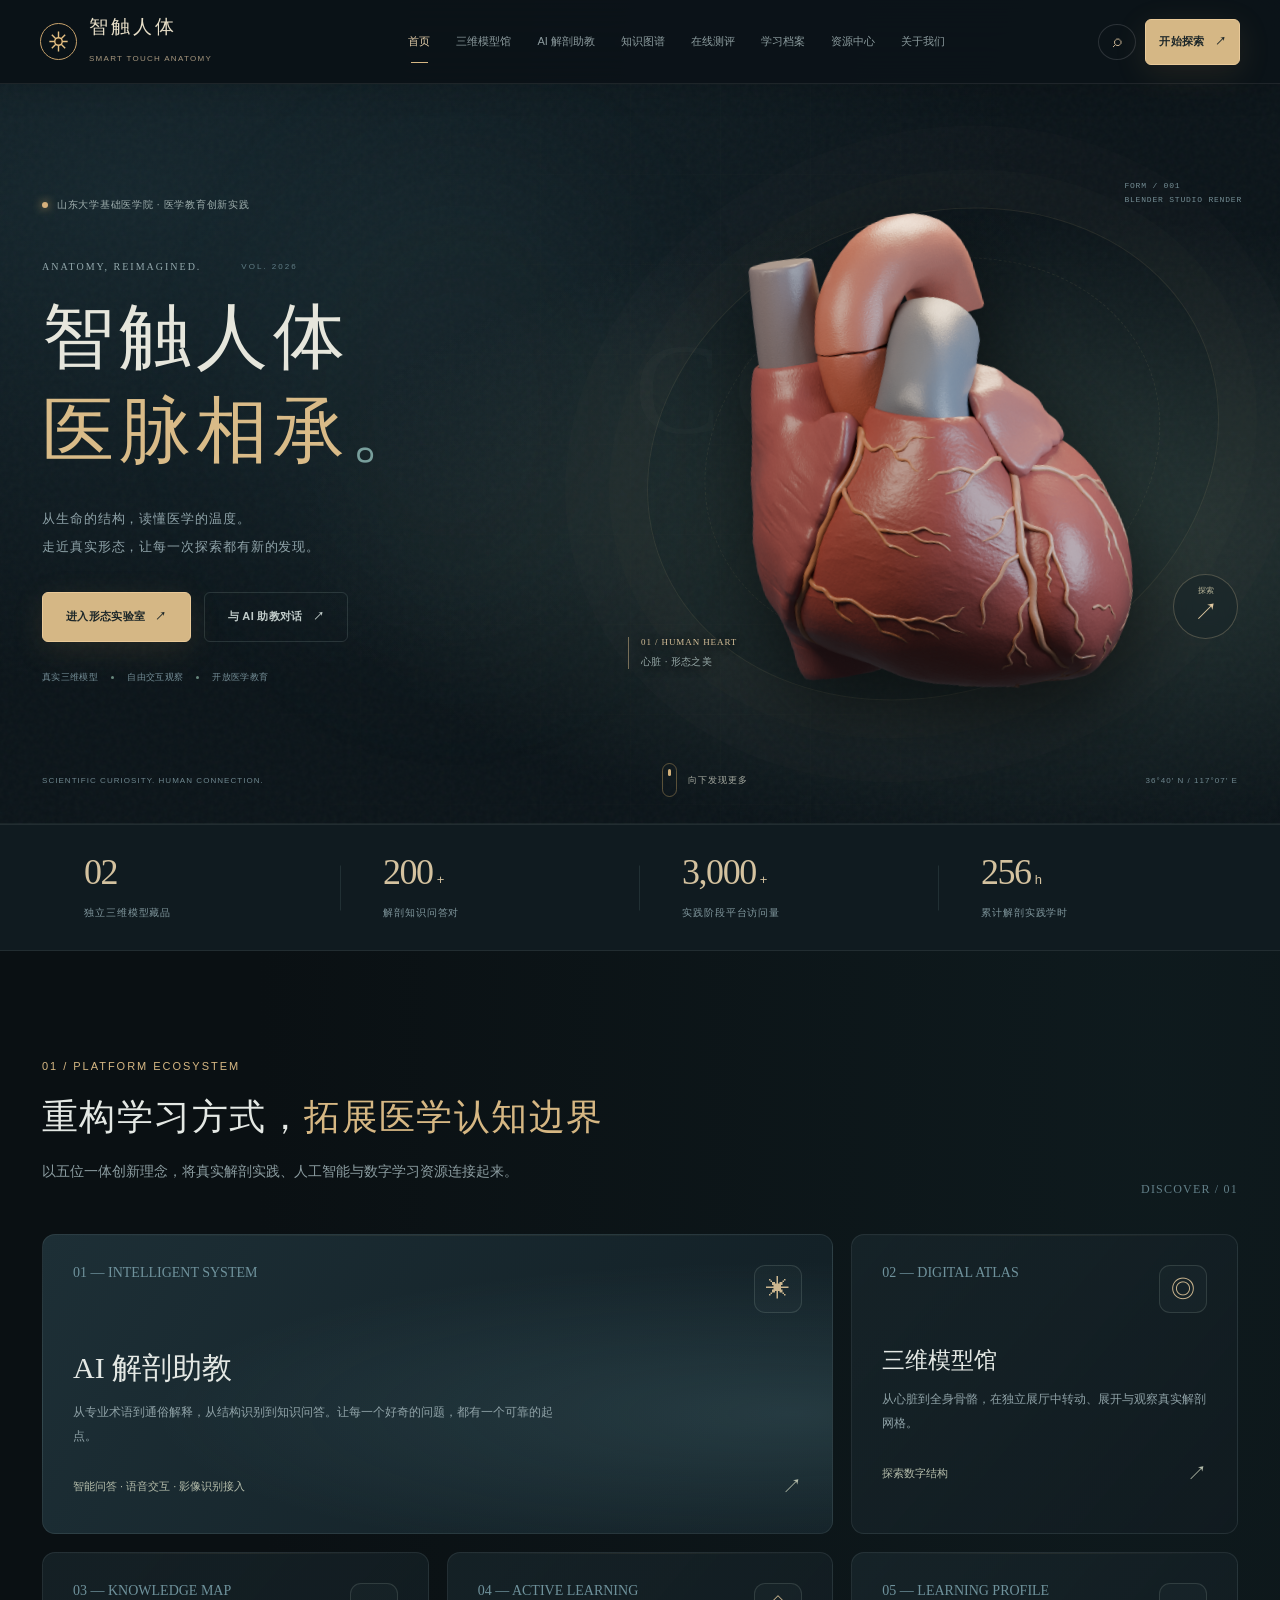
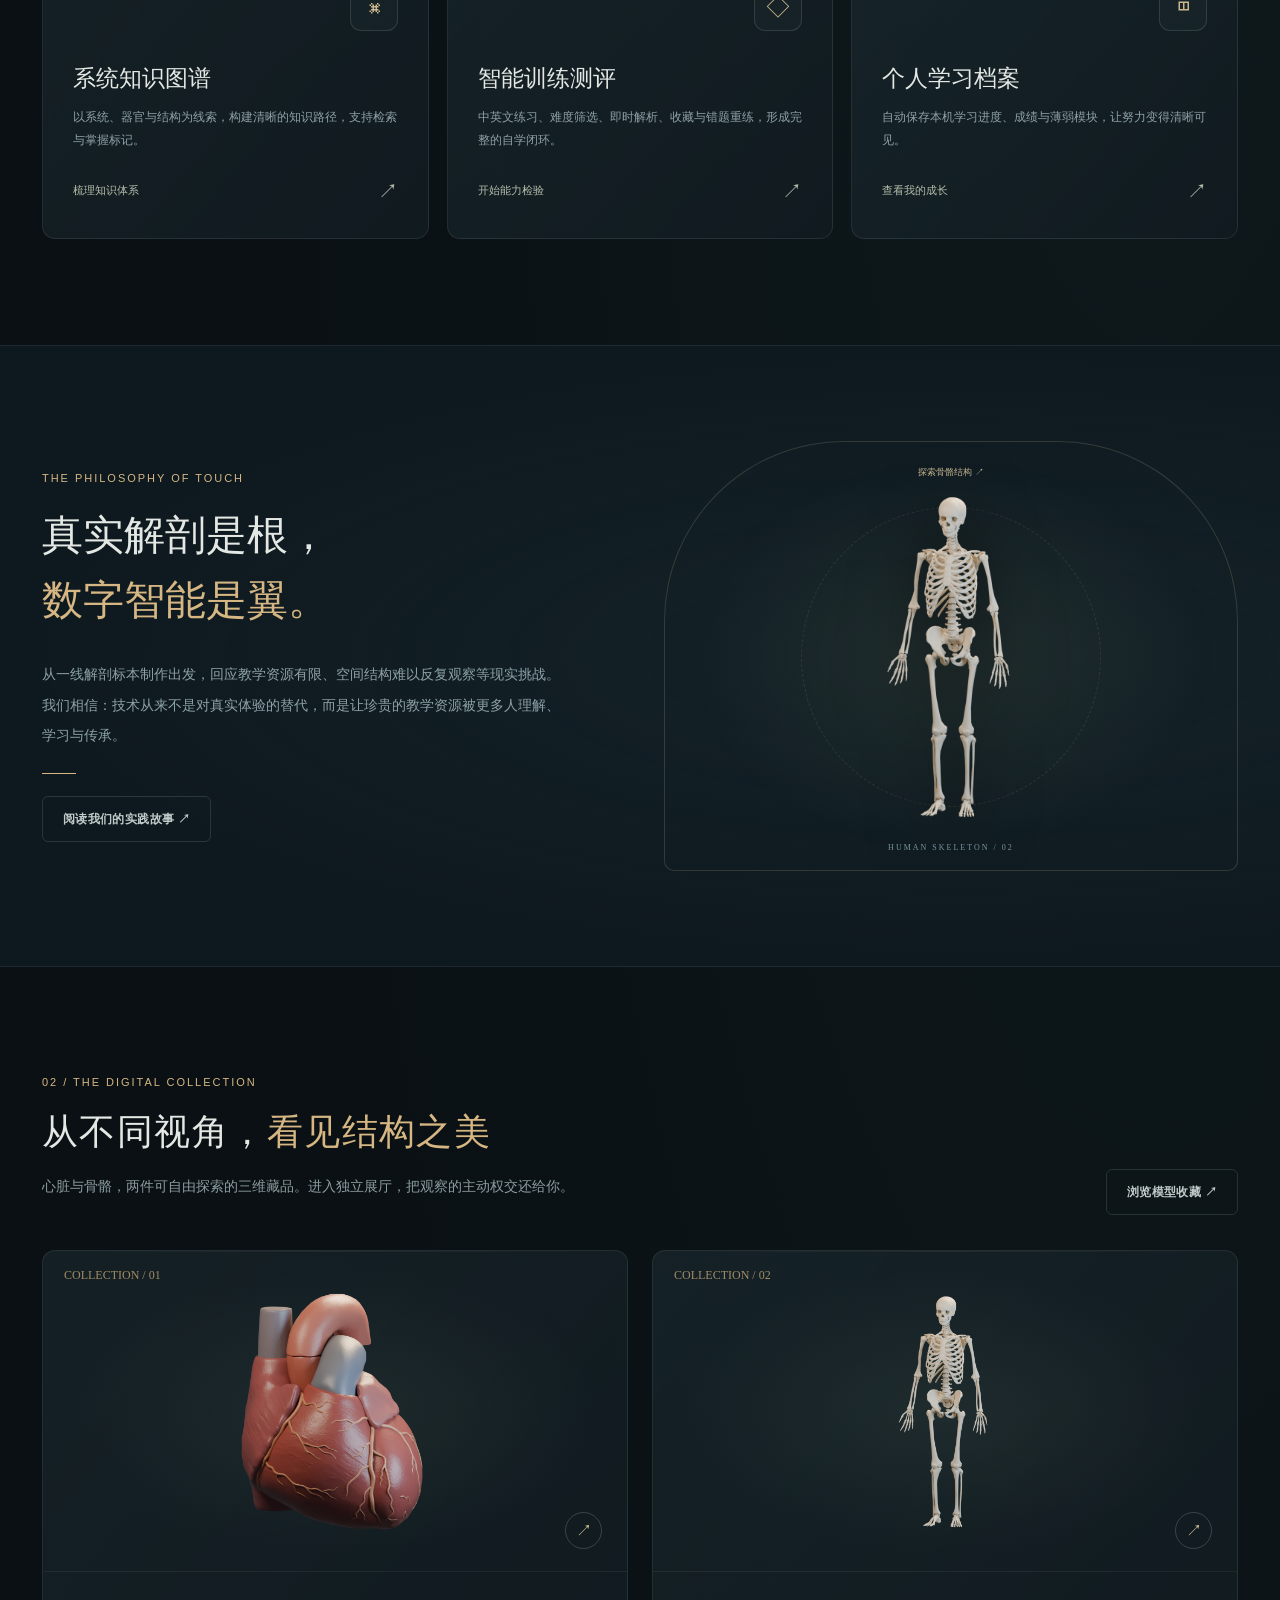
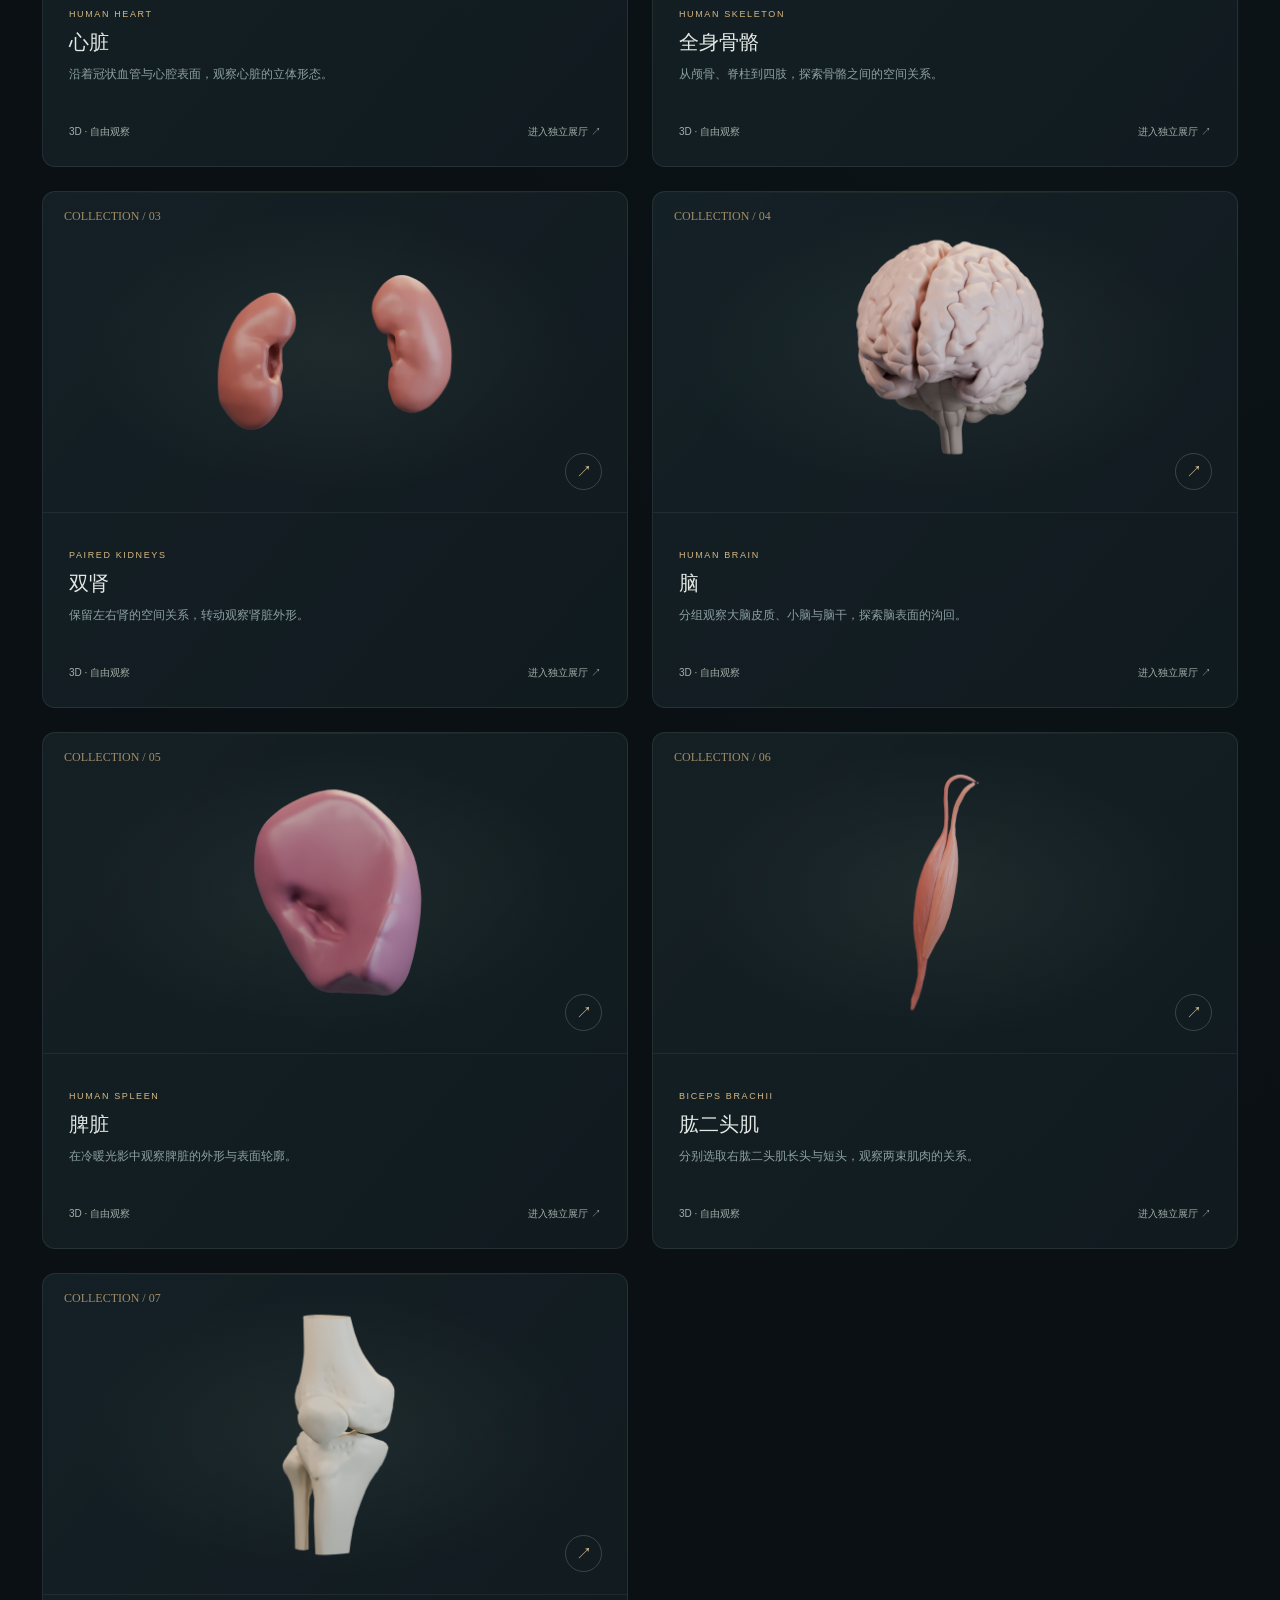
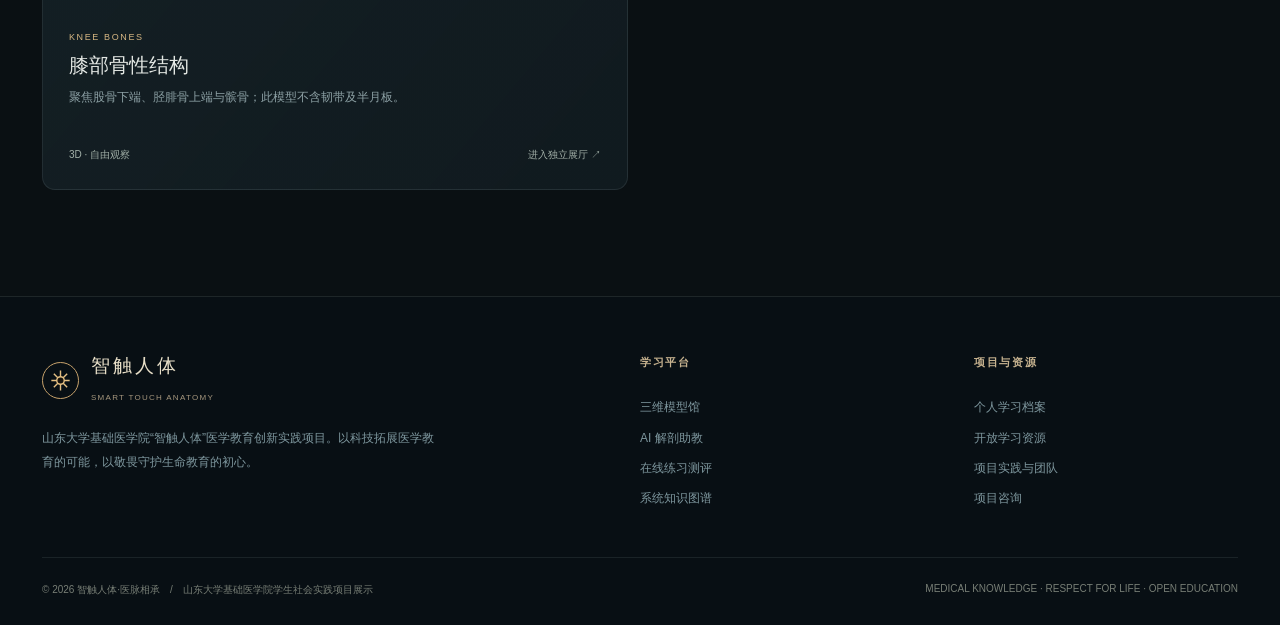
==== commit 0dc2692b: "Expand Blender anatomy studio to seven models" ====
--- a/index.html
+++ b/index.html
@@ -81,7 +81,7 @@
  <section class="section"><div class="container"><div class="section-header"><div><div class="eyebrow">02 / THE DIGITAL COLLECTION</div><h2>从不同视角，<span class="accent">看见结构之美</span></h2><p>心脏与骨骼，两件可自由探索的三维藏品。进入独立展厅，把观察的主动权交还给你。</p></div><button class="btn btn-ghost" data-route="atlas">浏览模型收藏 ↗</button></div><div id="homeSpecimens" class="atlas-grid"></div></div></section>
 </section>
 <!-- ATLAS -->
-<section class="page" id="page-atlas" data-page="atlas"><div class="page-head"><div class="container page-head-inner"><div class="breadcrumb">THE COLLECTION <span>/</span> ANATOMY STUDIO</div><h1>三维<span class="accent">模型馆</span></h1><p>以真实网格承载精密结构。选择一件藏品，开启属于你的自由观察。</p><a class="btn btn-gold" href="studio.html" style="margin-top:23px">进入独立展厅 ↗</a></div></div><div class="container page-body"><div class="filter-bar"><div class="search-field"><input id="atlasSearch" class="input" type="search" placeholder="搜索心脏、骨骼或系统……" aria-label="搜索模型"></div><div class="chips" id="atlasFilters"><button class="chip active" data-filter="all">全部模型</button><button class="chip" data-filter="循环系统">循环系统</button><button class="chip" data-filter="运动系统">运动系统</button></div><span class="mini muted" id="atlasCount"></span></div><div class="atlas-grid" id="atlasGrid"></div><div class="ethics"><strong class="accent">模型工坊 · 透明来源</strong>　开放解剖参考模型经 Blender 处理与渲染，可在独立展厅中查看来源与授权。颜色及材质用于展示，模型未经本项目的临床精度验证。</div></div></section>
+<section class="page" id="page-atlas" data-page="atlas"><div class="page-head"><div class="container page-head-inner"><div class="breadcrumb">THE COLLECTION <span>/</span> ANATOMY STUDIO</div><h1>三维<span class="accent">模型馆</span></h1><p>以真实网格承载精密结构。选择一件藏品，开启属于你的自由观察。</p><a class="btn btn-gold" href="studio.html" style="margin-top:23px">进入独立展厅 ↗</a></div></div><div class="container page-body"><div class="filter-bar"><div class="search-field"><input id="atlasSearch" class="input" type="search" placeholder="搜索心脏、骨骼或系统……" aria-label="搜索模型"></div><div class="chips" id="atlasFilters"><button class="chip active" data-filter="all">全部模型</button><button class="chip" data-filter="循环系统">循环系统</button><button class="chip" data-filter="运动系统">运动系统</button><button class="chip" data-filter="泌尿系统">泌尿系统</button><button class="chip" data-filter="神经系统">神经系统</button><button class="chip" data-filter="淋巴系统">淋巴系统</button></div><span class="mini muted" id="atlasCount"></span></div><div class="atlas-grid" id="atlasGrid"></div><div class="ethics"><strong class="accent">模型工坊 · 透明来源</strong>　开放解剖参考模型经 Blender 处理与渲染，可在独立展厅中查看来源与授权。颜色及材质用于展示，模型未经本项目的临床精度验证。</div></div></section>
 <!-- AI -->
 <section class="page" id="page-assistant" data-page="assistant"><div class="page-head"><div class="container page-head-inner"><div class="breadcrumb">INTELLIGENT EDUCATION <span>/</span> ANATOMY COPILOT</div><h1>AI <span class="accent">解剖助教</span></h1><p>为好奇心提供专业的起点。支持分层问答、浏览器语音朗读与图片上传；连接服务器后可启用真实大模型问答和视觉识别。</p></div></div><div class="container page-body"><div class="ai-layout"><aside class="card ai-sidebar"><h3>探索你的问题</h3><p class="mini muted sidebar-intro" style="line-height:2;margin:0 0 5px">从经典解剖问题开始，体验专业与通俗两种讲解视角。</p><button class="sample-prompt" data-prompt="心脏四个腔室分别是什么？">✧　心脏四个腔室分别是什么？</button><button class="sample-prompt" data-prompt="胼胝体的解剖位置和功能是什么？">✧　胼胝体的位置和功能</button><button class="sample-prompt" data-prompt="肺叶与支气管树有什么关系？">✧　肺叶与支气管树</button><button class="sample-prompt" data-prompt="膝关节由哪些结构组成？">✧　膝关节解剖组成</button><button class="sample-prompt" data-prompt="脊髓的三层被膜是什么？">✧　脊髓的三层被膜</button><div style="flex:1"></div><div class="tag tag-green" id="aiConnectionLabel">● 检测服务中</div><div class="mini muted" style="line-height:1.9">离线模式仅使用内置医学知识条目。模型回答需要接入服务端；不在网页中存储 API 密钥。</div><button class="btn btn-sm" id="clearChat">清空本地对话</button></aside><div class="card ai-panel"><div class="ai-panel-head"><div class="flex gap-md"><div class="ai-avatar">✳</div><div><strong style="font-size:14px">智触 AI · Anatomy Copilot</strong><div class="ai-status" id="aiStatus">本地知识模式已就绪</div></div></div><div class="mode-switch" id="aiModeSwitch"><button class="active" data-mode="professional">专业版</button><button data-mode="popular">通俗版</button></div></div><div class="chat-messages" id="chatMessages" aria-live="polite"></div><div class="chat-compose"><img class="upload-thumb" id="aiUploadThumb" alt="待识别图片预览"><textarea id="aiInput" rows="2" maxlength="1000" placeholder="输入解剖学问题……（Enter 发送，Shift+Enter 换行）" aria-label="提问内容"></textarea><div class="compose-actions"><div class="flex gap-sm"><input type="file" accept="image/jpeg,image/png,image/webp" id="aiImageInput" hidden><button class="btn btn-sm" id="aiUploadBtn" title="上传结构图片">▧ 上传图片</button><button class="btn btn-sm" id="aiMicBtn" title="语音提问">♩ 语音输入</button><button class="btn btn-sm" id="aiSpeakBtn" title="朗读最后一条回答">◖)) 朗读回答</button></div><button class="btn btn-gold" id="aiSendBtn">发送问题 ↗</button></div><div class="compose-note">回答仅供医学教育与学习参考，不用于临床诊断。图片仅在你发送时上传至已配置的后端。</div></div></div></div></div></section>
 <!-- LEARN -->
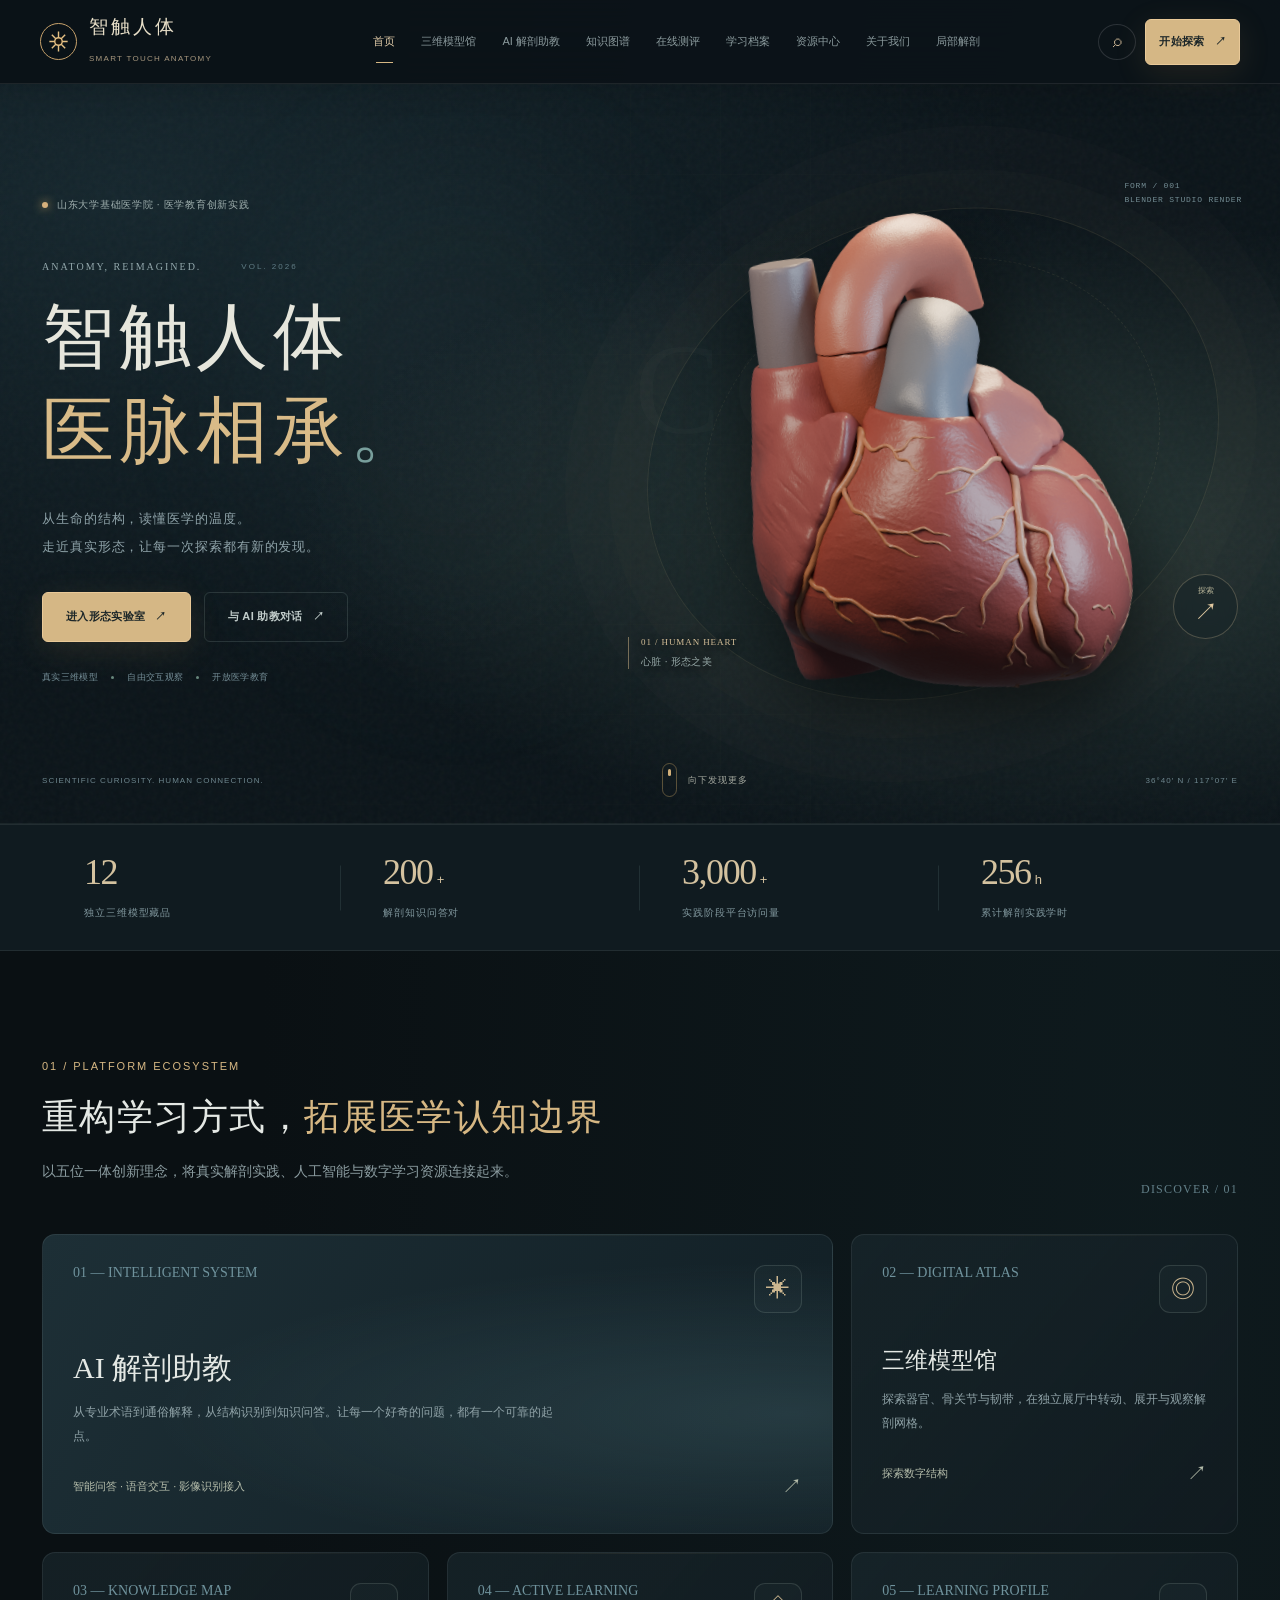
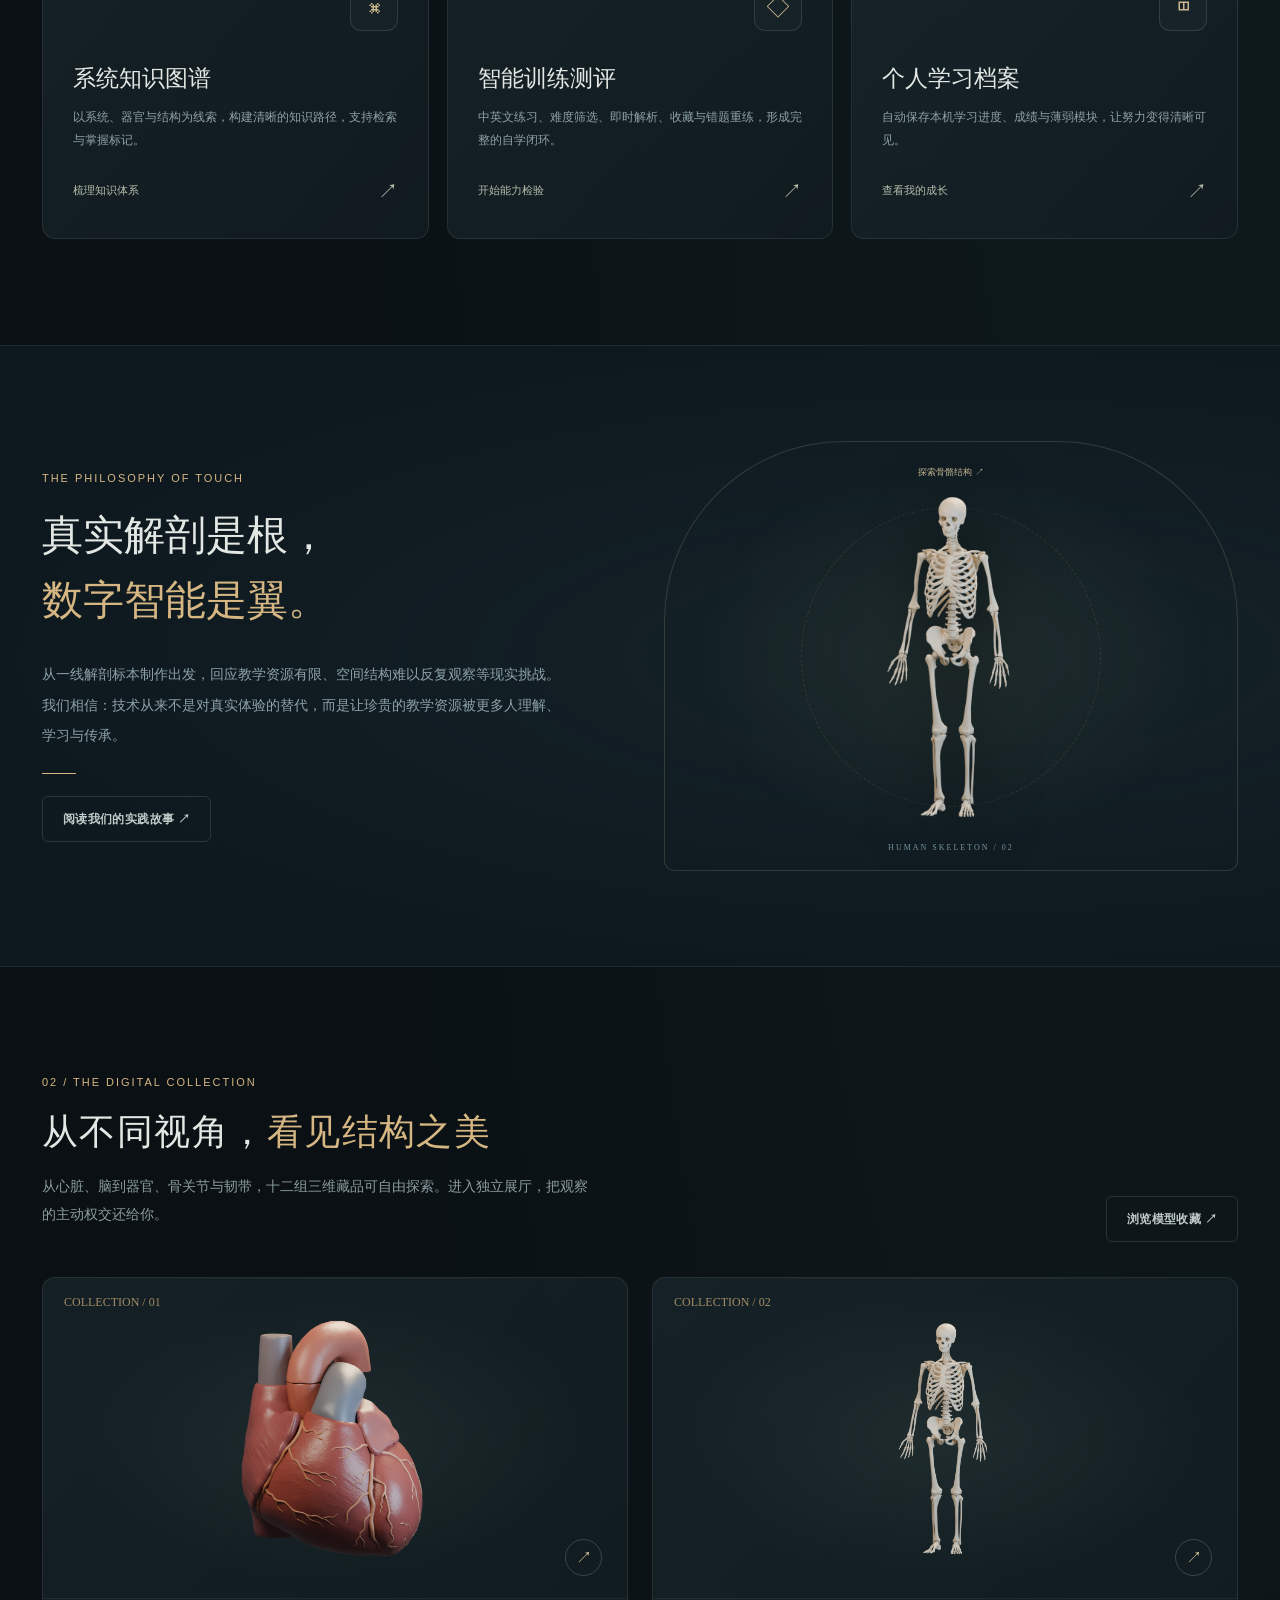
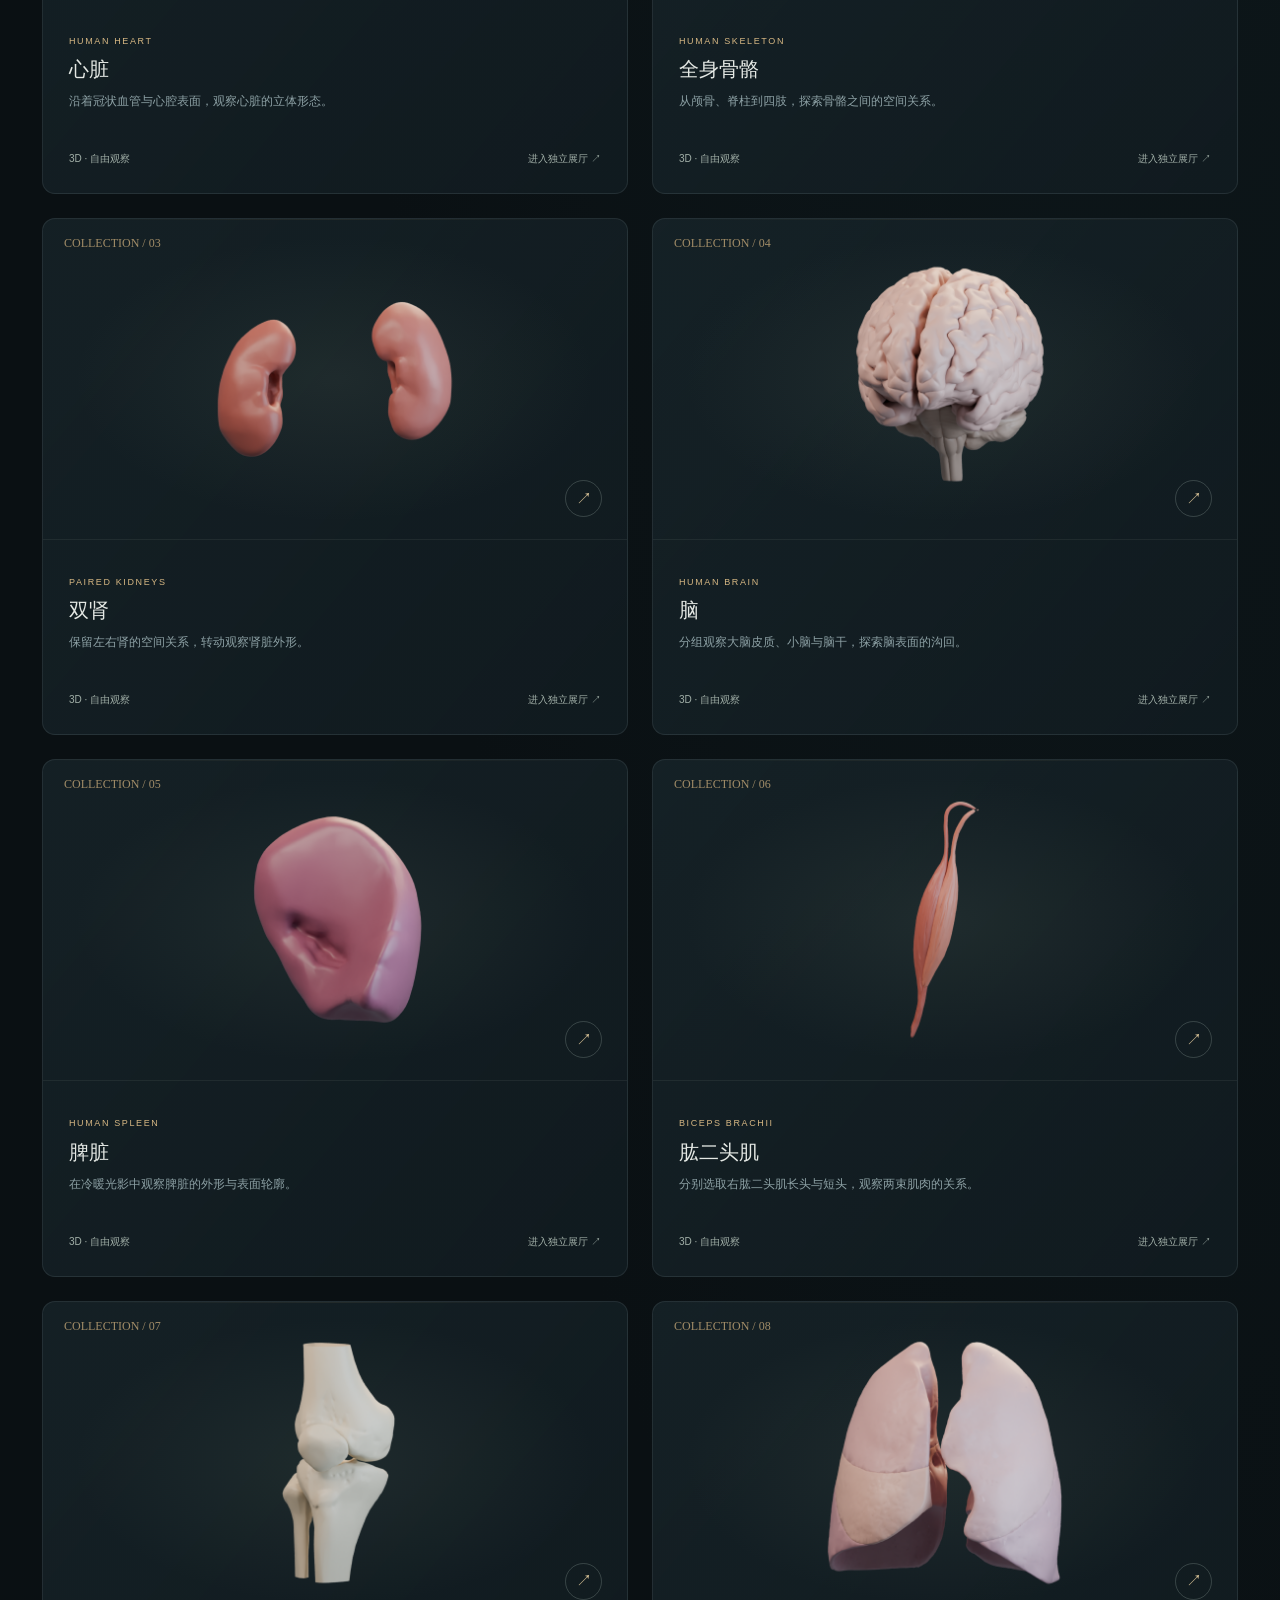
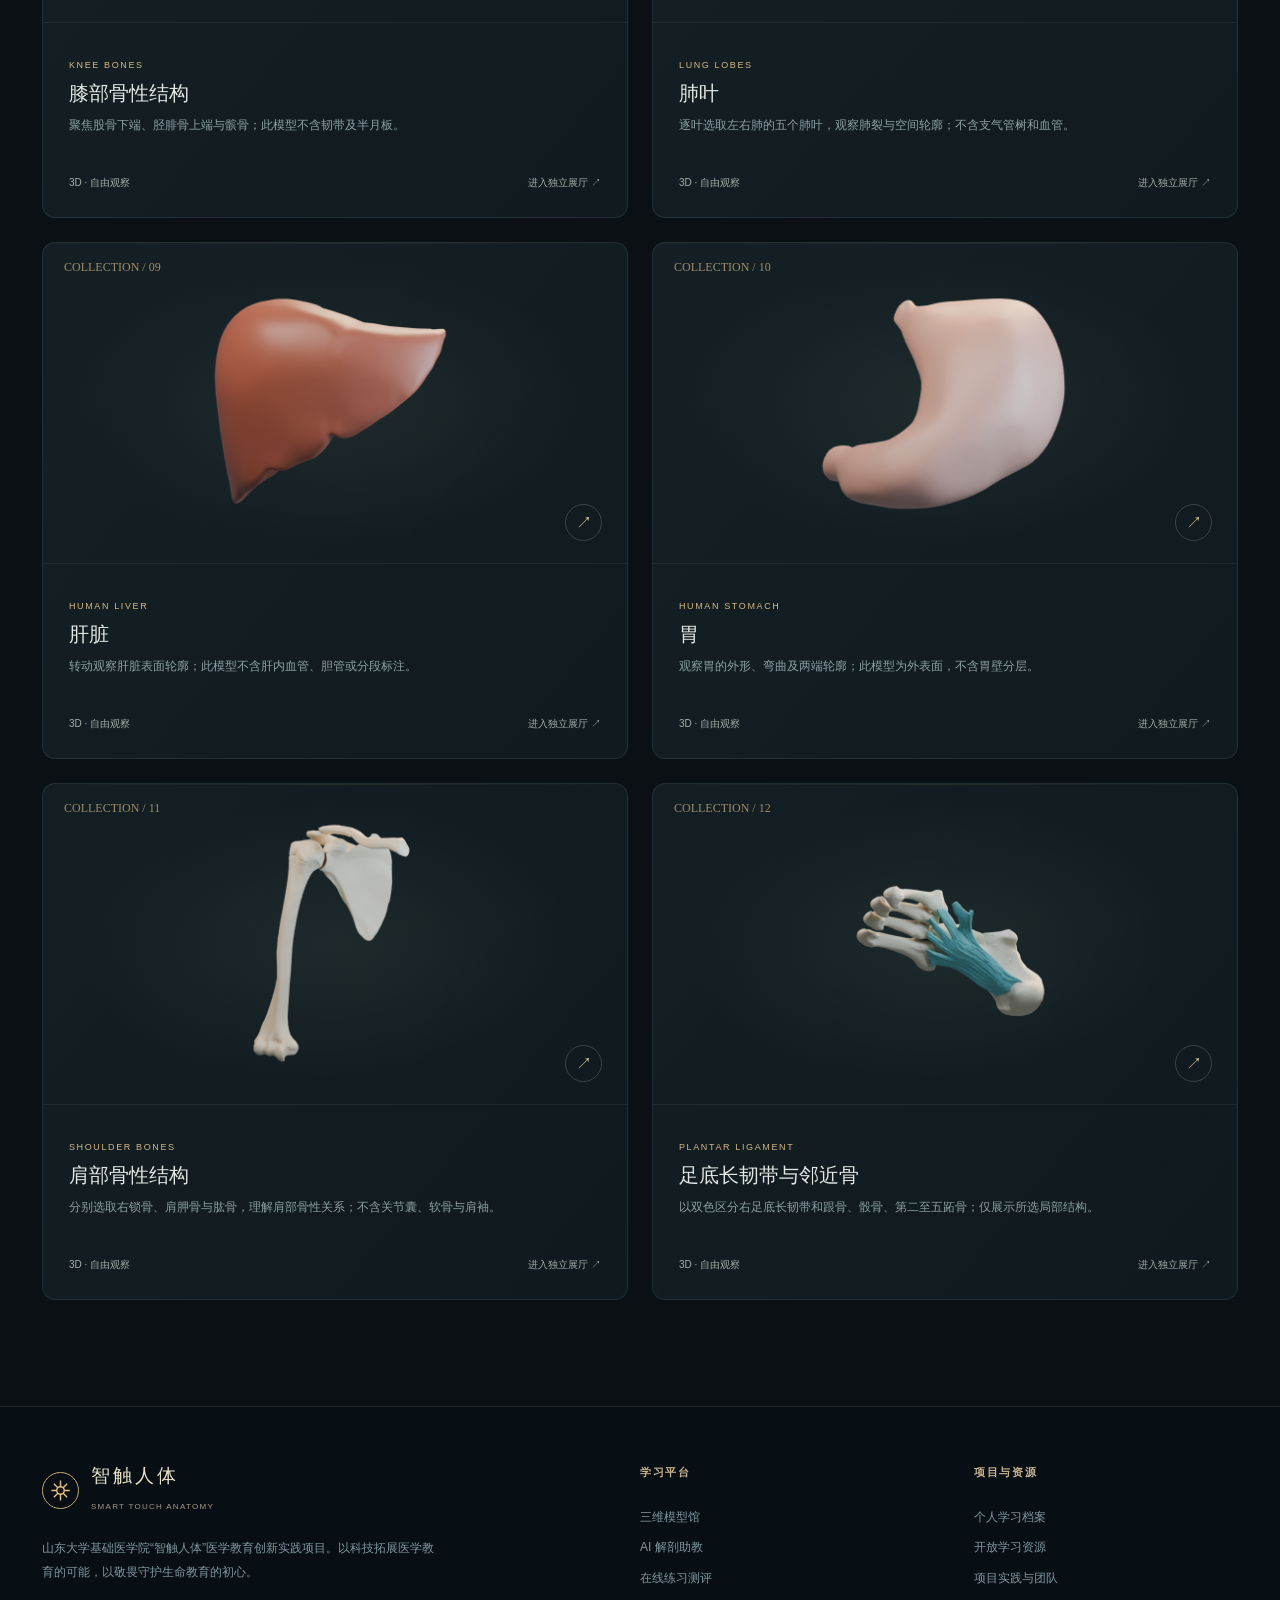
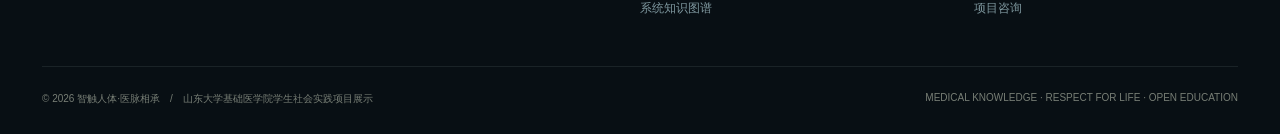
==== commit d98d07b9: "Integrate regional anatomy curriculum, expand models and persist learning" ====
--- a/index.html
+++ b/index.html
@@ -69,16 +69,16 @@
    <div class="hero-bottom"><span>SCIENTIFIC CURIOSITY. HUMAN CONNECTION.</span><a class="hero-scroll" href="#discover" data-scroll-discover><span></span> 向下发现更多</a><span>36°40′ N / 117°07′ E</span></div>
   </div>
  </section>
- <section class="metrics"><div class="container metrics-grid"><div class="metric"><strong>02</strong><p>独立三维模型藏品</p></div><div class="metric"><strong>200<em>+</em></strong><p>解剖知识问答对</p></div><div class="metric"><strong>3,000<em>+</em></strong><p>实践阶段平台访问量</p></div><div class="metric"><strong>256<em>h</em></strong><p>累计解剖实践学时</p></div></div></section>
+ <section class="metrics"><div class="container metrics-grid"><div class="metric"><strong>12</strong><p>独立三维模型藏品</p></div><div class="metric"><strong>200<em>+</em></strong><p>解剖知识问答对</p></div><div class="metric"><strong>3,000<em>+</em></strong><p>实践阶段平台访问量</p></div><div class="metric"><strong>256<em>h</em></strong><p>累计解剖实践学时</p></div></div></section>
  <section class="section" id="discover"><div class="container"><div class="section-header"><div><div class="eyebrow">01 / PLATFORM ECOSYSTEM</div><h2>重构学习方式，<span class="accent">拓展医学认知边界</span></h2><p>以五位一体创新理念，将真实解剖实践、人工智能与数字学习资源连接起来。</p></div><span class="section-index">DISCOVER / 01</span></div><div class="module-grid">
   <article class="card card-hover module wide" data-route="assistant"><div class="module-head"><span class="module-num">01 — INTELLIGENT SYSTEM</span><span class="module-symbol">✳</span></div><h3>AI 解剖助教</h3><p>从专业术语到通俗解释，从结构识别到知识问答。让每一个好奇的问题，都有一个可靠的起点。</p><div class="module-bottom"><span>智能问答 · 语音交互 · 影像识别接入</span><b>↗</b></div></article>
-  <article class="card card-hover module" data-route="atlas"><div class="module-head"><span class="module-num">02 — DIGITAL ATLAS</span><span class="module-symbol">◎</span></div><h3>三维模型馆</h3><p>从心脏到全身骨骼，在独立展厅中转动、展开与观察真实解剖网格。</p><div class="module-bottom"><span>探索数字结构</span><b>↗</b></div></article>
+  <article class="card card-hover module" data-route="atlas"><div class="module-head"><span class="module-num">02 — DIGITAL ATLAS</span><span class="module-symbol">◎</span></div><h3>三维模型馆</h3><p>探索器官、骨关节与韧带，在独立展厅中转动、展开与观察解剖网格。</p><div class="module-bottom"><span>探索数字结构</span><b>↗</b></div></article>
   <article class="card card-hover module" data-route="learn"><div class="module-head"><span class="module-num">03 — KNOWLEDGE MAP</span><span class="module-symbol">⌘</span></div><h3>系统知识图谱</h3><p>以系统、器官与结构为线索，构建清晰的知识路径，支持检索与掌握标记。</p><div class="module-bottom"><span>梳理知识体系</span><b>↗</b></div></article>
   <article class="card card-hover module" data-route="quiz"><div class="module-head"><span class="module-num">04 — ACTIVE LEARNING</span><span class="module-symbol">◇</span></div><h3>智能训练测评</h3><p>中英文练习、难度筛选、即时解析、收藏与错题重练，形成完整的自学闭环。</p><div class="module-bottom"><span>开始能力检验</span><b>↗</b></div></article>
   <article class="card card-hover module" data-route="dashboard"><div class="module-head"><span class="module-num">05 — LEARNING PROFILE</span><span class="module-symbol">◫</span></div><h3>个人学习档案</h3><p>自动保存本机学习进度、成绩与薄弱模块，让努力变得清晰可见。</p><div class="module-bottom"><span>查看我的成长</span><b>↗</b></div></article>
  </div></div></section>
  <section class="statement"><div class="container statement-grid"><div><div class="eyebrow">THE PHILOSOPHY OF TOUCH</div><h2>真实解剖是根，<br><span>数字智能是翼。</span></h2><p>从一线解剖标本制作出发，回应教学资源有限、空间结构难以反复观察等现实挑战。我们相信：技术从来不是对真实体验的替代，而是让珍贵的教学资源被更多人理解、学习与传承。</p><div class="tiny-bar"></div><button class="btn btn-ghost" data-route="about">阅读我们的实践故事 ↗</button></div><a class="statement-visual" href="studio.html?model=skeleton" aria-label="探索全身骨骼模型"><div class="statement-ring"></div><img src="assets/models/skeleton-poster.png" alt="Blender 渲染的全身骨骼模型" loading="lazy"><span class="statement-link">探索骨骼结构 ↗</span></a></div></section>
- <section class="section"><div class="container"><div class="section-header"><div><div class="eyebrow">02 / THE DIGITAL COLLECTION</div><h2>从不同视角，<span class="accent">看见结构之美</span></h2><p>心脏与骨骼，两件可自由探索的三维藏品。进入独立展厅，把观察的主动权交还给你。</p></div><button class="btn btn-ghost" data-route="atlas">浏览模型收藏 ↗</button></div><div id="homeSpecimens" class="atlas-grid"></div></div></section>
+ <section class="section"><div class="container"><div class="section-header"><div><div class="eyebrow">02 / THE DIGITAL COLLECTION</div><h2>从不同视角，<span class="accent">看见结构之美</span></h2><p>从心脏、脑到器官、骨关节与韧带，十二组三维藏品可自由探索。进入独立展厅，把观察的主动权交还给你。</p></div><button class="btn btn-ghost" data-route="atlas">浏览模型收藏 ↗</button></div><div id="homeSpecimens" class="atlas-grid"></div></div></section>
 </section>
 <!-- ATLAS -->
 <section class="page" id="page-atlas" data-page="atlas"><div class="page-head"><div class="container page-head-inner"><div class="breadcrumb">THE COLLECTION <span>/</span> ANATOMY STUDIO</div><h1>三维<span class="accent">模型馆</span></h1><p>以真实网格承载精密结构。选择一件藏品，开启属于你的自由观察。</p><a class="btn btn-gold" href="studio.html" style="margin-top:23px">进入独立展厅 ↗</a></div></div><div class="container page-body"><div class="filter-bar"><div class="search-field"><input id="atlasSearch" class="input" type="search" placeholder="搜索心脏、骨骼或系统……" aria-label="搜索模型"></div><div class="chips" id="atlasFilters"><button class="chip active" data-filter="all">全部模型</button><button class="chip" data-filter="循环系统">循环系统</button><button class="chip" data-filter="运动系统">运动系统</button><button class="chip" data-filter="泌尿系统">泌尿系统</button><button class="chip" data-filter="神经系统">神经系统</button><button class="chip" data-filter="淋巴系统">淋巴系统</button></div><span class="mini muted" id="atlasCount"></span></div><div class="atlas-grid" id="atlasGrid"></div><div class="ethics"><strong class="accent">模型工坊 · 透明来源</strong>　开放解剖参考模型经 Blender 处理与渲染，可在独立展厅中查看来源与授权。颜色及材质用于展示，模型未经本项目的临床精度验证。</div></div></section>
@@ -87,11 +87,12 @@
 <!-- LEARN -->
 <section class="page" id="page-learn" data-page="learn"><div class="page-head"><div class="container page-head-inner"><div class="breadcrumb">STRUCTURED KNOWLEDGE <span>/</span> LEARNING MAP</div><h1>解剖<span class="accent">知识图谱</span></h1><p>按系统—器官—结构组织内容，建立可追踪的掌握清单。点击任一知识点，查看概念、重点与临床联系。</p></div></div><div class="container page-body"><div class="filter-bar"><div class="search-field"><input class="input" id="learnSearch" type="search" placeholder="搜索知识点与关键术语……"></div><div class="chips" id="learnFilters"><button class="chip active" data-filter="all">全部</button><button class="chip" data-filter="unmastered">未掌握</button><button class="chip" data-filter="mastered">已掌握</button></div><span class="mini muted" id="learnProgressText"></span></div><div class="learn-layout"><aside class="card learn-sidebar"><div id="learnTree"></div></aside><div class="card learn-main" id="learnMain"></div></div></div></section>
 <!-- QUIZ -->
-<section class="page" id="page-quiz" data-page="quiz"><div class="page-head"><div class="container page-head-inner"><div class="breadcrumb">ASSESSMENT ENGINE <span>/</span> ACTIVE RECALL</div><h1>在线<span class="accent">智能测评</span></h1><p>中文自测、英文专业术语、结构识别与填空练习；即时反馈、自动错题归档、收藏与个性化复习。</p></div></div><div class="container page-body"><div class="quiz-config" id="quizSetup"><div class="eyebrow">BUILD YOUR LEARNING SESSION</div><h2 class="heading-serif" style="margin:13px 0">开始一场精准训练</h2><p class="muted small">从知识点出发，检验记忆、理解与迁移能力。所有成绩保存在本机。</p><div class="quiz-config-grid"><div class="card"><h3>01　练习范围</h3><div class="field"><label>知识系统</label><select id="quizTopic" class="select"><option value="all">全部系统</option><option value="运动系统">运动系统</option><option value="神经系统">神经系统</option><option value="循环系统">循环系统</option><option value="呼吸系统">呼吸系统</option><option value="消化系统">消化系统</option></select></div><div class="field"><label>难度等级</label><select class="select" id="quizDifficulty"><option value="all">全部难度</option><option value="基础">基础</option><option value="进阶">进阶</option><option value="挑战">挑战</option></select></div></div><div class="card"><h3>02　题型与模式</h3><div class="field"><label>题目类型</label><select id="quizType" class="select"><option value="all">混合练习</option><option value="cn">中文选择</option><option value="en">英文选择</option><option value="cloze">填空练习</option><option value="label">结构识别</option></select></div><div class="field"><label>专项训练</label><select id="quizMode" class="select"><option value="all">全部题库</option><option value="wrong">我的错题</option><option value="favorite">我的收藏</option></select></div></div><div class="card"><h3>03　定制本次训练</h3><div class="field"><label>题目数量</label><select class="select" id="quizCount"><option value="5">5 道 · 快速检测</option><option value="10" selected>10 道 · 标准训练</option><option value="20">20 道 · 深度巩固</option><option value="1000">全部匹配题目</option></select></div><p class="mini muted">试题从内置教育题库或导入题库中抽取。即使离线，也能正常训练。</p><button class="btn btn-gold" id="quizStart" style="width:100%;margin-top:16px">生成练习试卷 ↗</button></div></div><div class="card" style="padding:20px 24px;margin-top:19px;display:flex;align-items:center;justify-content:space-between;flex-wrap:wrap;gap:15px"><div><strong class="accent">扩展坞 · 自定义题库</strong><p class="mini muted" style="margin:3px 0 0">支持导入符合格式的 .txt 题库，内容仅存储在当前浏览器。</p></div><div><input type="file" accept=".txt,text/plain" id="quizImportInput" hidden><button class="btn btn-sm" id="quizImportBtn">＋ 导入 TXT 题库</button><button class="btn btn-sm" id="quizTemplateBtn">↓ 下载格式模板</button></div></div></div>
+<section class="page" id="page-quiz" data-page="quiz"><div class="page-head"><div class="container page-head-inner"><div class="breadcrumb">ASSESSMENT ENGINE <span>/</span> ACTIVE RECALL</div><h1>在线<span class="accent">智能测评</span></h1><p>中文自测、英文专业术语、结构识别与填空练习；即时反馈、自动错题归档、收藏与个性化复习。</p></div></div><div class="container page-body"><div class="quiz-config" id="quizSetup"><div id="resumeQuizPanel"></div><div class="eyebrow">BUILD YOUR LEARNING SESSION</div><h2 class="heading-serif" style="margin:13px 0">开始一场精准训练</h2><p class="muted small">从知识点出发，检验记忆、理解与迁移能力。所有成绩保存在本机。</p><div class="quiz-config-grid"><div class="card"><h3>01　练习范围</h3><div class="field"><label>知识系统</label><select id="quizTopic" class="select"><option value="all">全部系统</option><option value="运动系统">运动系统</option><option value="神经系统">神经系统</option><option value="循环系统">循环系统</option><option value="呼吸系统">呼吸系统</option><option value="消化系统">消化系统</option></select></div><div class="field"><label>难度等级</label><select class="select" id="quizDifficulty"><option value="all">全部难度</option><option value="基础">基础</option><option value="进阶">进阶</option><option value="挑战">挑战</option></select></div></div><div class="card"><h3>02　题型与模式</h3><div class="field"><label>题目类型</label><select id="quizType" class="select"><option value="all">混合练习</option><option value="cn">中文选择</option><option value="en">英文选择</option><option value="cloze">填空练习</option><option value="label">结构识别</option></select></div><div class="field"><label>专项训练</label><select id="quizMode" class="select"><option value="all">全部题库</option><option value="wrong">我的错题</option><option value="favorite">我的收藏</option></select></div></div><div class="card"><h3>03　定制本次训练</h3><div class="field"><label>题目数量</label><select class="select" id="quizCount"><option value="5">5 道 · 快速检测</option><option value="10" selected>10 道 · 标准训练</option><option value="20">20 道 · 深度巩固</option><option value="1000">全部匹配题目</option></select></div><p class="mini muted">试题从内置教育题库或导入题库中抽取。即使离线，也能正常训练。</p><button class="btn btn-gold" id="quizStart" style="width:100%;margin-top:16px">生成练习试卷 ↗</button></div></div><div class="card" style="padding:20px 24px;margin-top:19px;display:flex;align-items:center;justify-content:space-between;flex-wrap:wrap;gap:15px"><div><strong class="accent">扩展坞 · 自定义题库</strong><p class="mini muted" style="margin:3px 0 0">支持导入符合格式的 .txt 题库，内容仅存储在当前浏览器。</p></div><div><input type="file" accept=".txt,text/plain" id="quizImportInput" hidden><button class="btn btn-sm" id="quizImportBtn">＋ 导入 TXT 题库</button><button class="btn btn-sm" id="quizTemplateBtn">↓ 下载格式模板</button></div></div></div>
 <div class="quiz-screen hide" id="quizScreen"><div class="quiz-progress"><span id="quizNum">QUESTION 01 / 10</span><span id="quizScoreLive">当前正确 0</span></div><div class="progress-track" style="margin-bottom:24px"><div class="progress-fill" id="quizProgressFill"></div></div><div class="card quiz-card"><div class="flex justify-between gap-sm"><span class="tag" id="quizBadge">运动系统 · 基础</span><button class="btn btn-sm" id="quizFavBtn">☆ 收藏此题</button></div><h2 id="quizQuestion">—</h2><div id="quizChoices"></div><div class="quiz-feedback hide" id="quizFeedback"></div><div class="quiz-actions"><button class="btn btn-sm" id="quizExit">退出本次训练</button><div class="flex gap-sm"><button class="btn btn-ghost" id="quizSubmit">提交答案</button><button class="btn btn-gold hide" id="quizNext">下一题 ↗</button></div></div></div></div>
 <div class="quiz-summary hide" id="quizSummary"><div class="eyebrow">SESSION COMPLETED</div><h2 class="heading-serif">训练完成 · 学有所获</h2><div class="score-circle" id="quizCircle" style="--score:0%"><div><strong id="quizFinalScore">0%</strong><div><small>本次正确率</small></div></div></div><p class="small muted" id="quizFinalMeta"></p><div class="card" style="padding:24px;text-align:left;margin:25px 0"><h3 class="serif" style="margin:0">答题回顾</h3><div id="quizReview"></div></div><div class="flex gap-sm" style="justify-content:center"><button class="btn btn-gold" id="quizAgain">重新练习</button><button class="btn btn-ghost" data-route="dashboard">查看学习报告 ↗</button></div></div></div></section>
 <!-- DASHBOARD -->
-<section class="page" id="page-dashboard" data-page="dashboard"><div class="page-head"><div class="container page-head-inner"><div class="breadcrumb">PERSONAL INSIGHTS <span>/</span> MY LEARNING</div><h1>我的<span class="accent">学习档案</span></h1><p>把每一份认真，都变成看得见的积累。进度使用浏览器本地存储，不会自动同步到其他设备。</p></div></div><div class="container page-body"><div class="flex justify-between gap-md" style="margin-bottom:24px;flex-wrap:wrap"><div><div class="eyebrow">PERSONAL LEARNING INSIGHTS</div><h2 class="serif" style="font-size:26px;margin:6px 0" id="dashGreeting">探索者，欢迎回来</h2></div><div class="flex gap-sm"><button class="btn btn-sm" id="editNickname">设置昵称</button><button class="btn btn-sm" id="exportData">↓ 导出学习记录</button><button class="btn btn-sm" id="resetData">清空记录</button></div></div><div class="dashboard-top" id="dashboardTop"></div><div class="dashboard-main"><div class="card dash-panel"><h3>系统知识掌握度</h3><div id="dashboardBars"></div></div><div class="card dash-panel"><h3>学习成就</h3><div class="achievement-grid" id="achievements"></div></div><div class="card dash-panel"><h3>近期测评记录</h3><div id="quizHistory"></div></div><div class="card dash-panel"><h3>个性化学习建议</h3><p id="studyAdvice" class="small muted" style="line-height:2.2"></p><div class="tiny-bar"></div><button class="btn btn-gold" data-route="quiz">继续学习 ↗</button></div></div></div></section>
+<section class="page" id="page-regional" data-page="regional"><div class="page-head"><div class="container page-head-inner"><div class="breadcrumb">REGIONAL ANATOMY / 局解小帮手</div><h1>局部<span class="accent">解剖专题</span></h1><p>8 个区域 · 101 条详细知识 · 32 道中英文练习。全文检索、掌握标记、错题与收藏统一保存在学习档案中。</p></div></div><div class="container page-body"><div class="flex gap-sm" style="flex-wrap:wrap;margin-bottom:24px"><button class="btn btn-gold" data-route="learn">搜索全部知识 ↗</button><a class="btn btn-ghost" href="assets/reference/regional-original.html.txt" download="局解小帮手.html">下载原始资料</a></div><div id="regionalChapters" class="atlas-grid"></div><p class="mini muted">内容按你提供的「局解小帮手」原文整理，原始文件完整保留供查阅。</p></div></section>
+<section class="page" id="page-dashboard" data-page="dashboard"><div class="page-head"><div class="container page-head-inner"><div class="breadcrumb">PERSONAL INSIGHTS <span>/</span> MY LEARNING</div><h1>我的<span class="accent">学习档案</span></h1><p>把每一份认真，都变成看得见的积累。进度使用浏览器本地存储，不会自动同步到其他设备。</p></div></div><div class="container page-body"><div class="flex justify-between gap-md" style="margin-bottom:24px;flex-wrap:wrap"><div><div class="eyebrow">PERSONAL LEARNING INSIGHTS</div><h2 class="serif" style="font-size:26px;margin:6px 0" id="dashGreeting">探索者，欢迎回来</h2></div><div class="flex gap-sm"><button class="btn btn-sm" id="editNickname">设置昵称</button><button class="btn btn-sm" id="exportData">↓ 导出学习记录</button><button class="btn btn-sm" id="restoreData">↑ 恢复备份</button><input type="file" id="restoreInput" accept=".json,application/json" hidden><button class="btn btn-sm" id="resetData">清空记录</button></div></div><div class="card" style="padding:20px;margin-bottom:24px"><strong id="saveStatus" role="status">自动保存已开启</strong><p class="mini muted">导入题库、收藏、错题、掌握进度和未完成练习保存于当前浏览器。退出后再进入即可恢复；清除网站数据或使用无痕窗口会影响保留。换设备可导出并恢复备份。</p><button class="btn btn-sm" id="persistentStorage">申请持久保留本机数据</button><div id="importHistory"></div></div><div class="dashboard-top" id="dashboardTop"></div><div class="dashboard-main"><div class="card dash-panel"><h3>系统知识掌握度</h3><div id="dashboardBars"></div></div><div class="card dash-panel"><h3>学习成就</h3><div class="achievement-grid" id="achievements"></div></div><div class="card dash-panel"><h3>近期测评记录</h3><div id="quizHistory"></div></div><div class="card dash-panel"><h3>个性化学习建议</h3><p id="studyAdvice" class="small muted" style="line-height:2.2"></p><div class="tiny-bar"></div><button class="btn btn-gold" data-route="quiz">继续学习 ↗</button></div></div></div></section>
 <!-- RESOURCES -->
 <section class="page" id="page-resources" data-page="resources"><div class="page-head"><div class="container page-head-inner"><div class="breadcrumb">OPEN LEARNING <span>/</span> RESOURCE CENTER</div><h1>医学<span class="accent">资源中心</span></h1><p>将医学知识转化为可以传递的学习资料。面向医学生的自主学习与面向公众的医学科普，在这里相遇。</p></div></div><div class="container page-body"><div class="section-header"><div><div class="eyebrow">OPEN EDUCATION</div><h2 style="font-size:32px">知识不应设限，<span class="accent">分享始终向前</span></h2></div></div><div class="resources-grid" id="resourceGrid"></div><div class="ethics"><strong class="accent">素材与版权说明：</strong>三维展厅采用有署名和授权记录的开放解剖模型，经 Blender 处理；项目活动影像来自所上传的实践报告。模型来源与许可可在展厅查看。</div></div></section>
 <!-- ABOUT -->
@@ -103,6 +104,8 @@
 <div class="modal-backdrop" id="searchModal" role="dialog" aria-modal="true" aria-label="站内快捷导航"><div class="modal" style="max-width:580px"><div class="modal-top"><h2>探索智触人体</h2><button class="close" data-close="searchModal">×</button></div><div class="modal-content"><input class="input" id="commandInput" placeholder="搜索功能、标本或知识点……" autocomplete="off"><div class="cmd-list" id="commandResults"></div><p class="mini muted">快捷键 Ctrl / ⌘ + K 呼出；Esc 关闭。</p></div></div></div>
 <div class="toast" id="toast" role="status" aria-live="polite"></div>
 <script src="assets/vendor/gsap.min.js" defer></script>
+<script src="assets/regional-data.js" defer></script>
 <script src="app.js" defer></script>
+<script src="learning-tools.js" defer></script>
 <script src="experience.js" defer></script>
 </body></html>
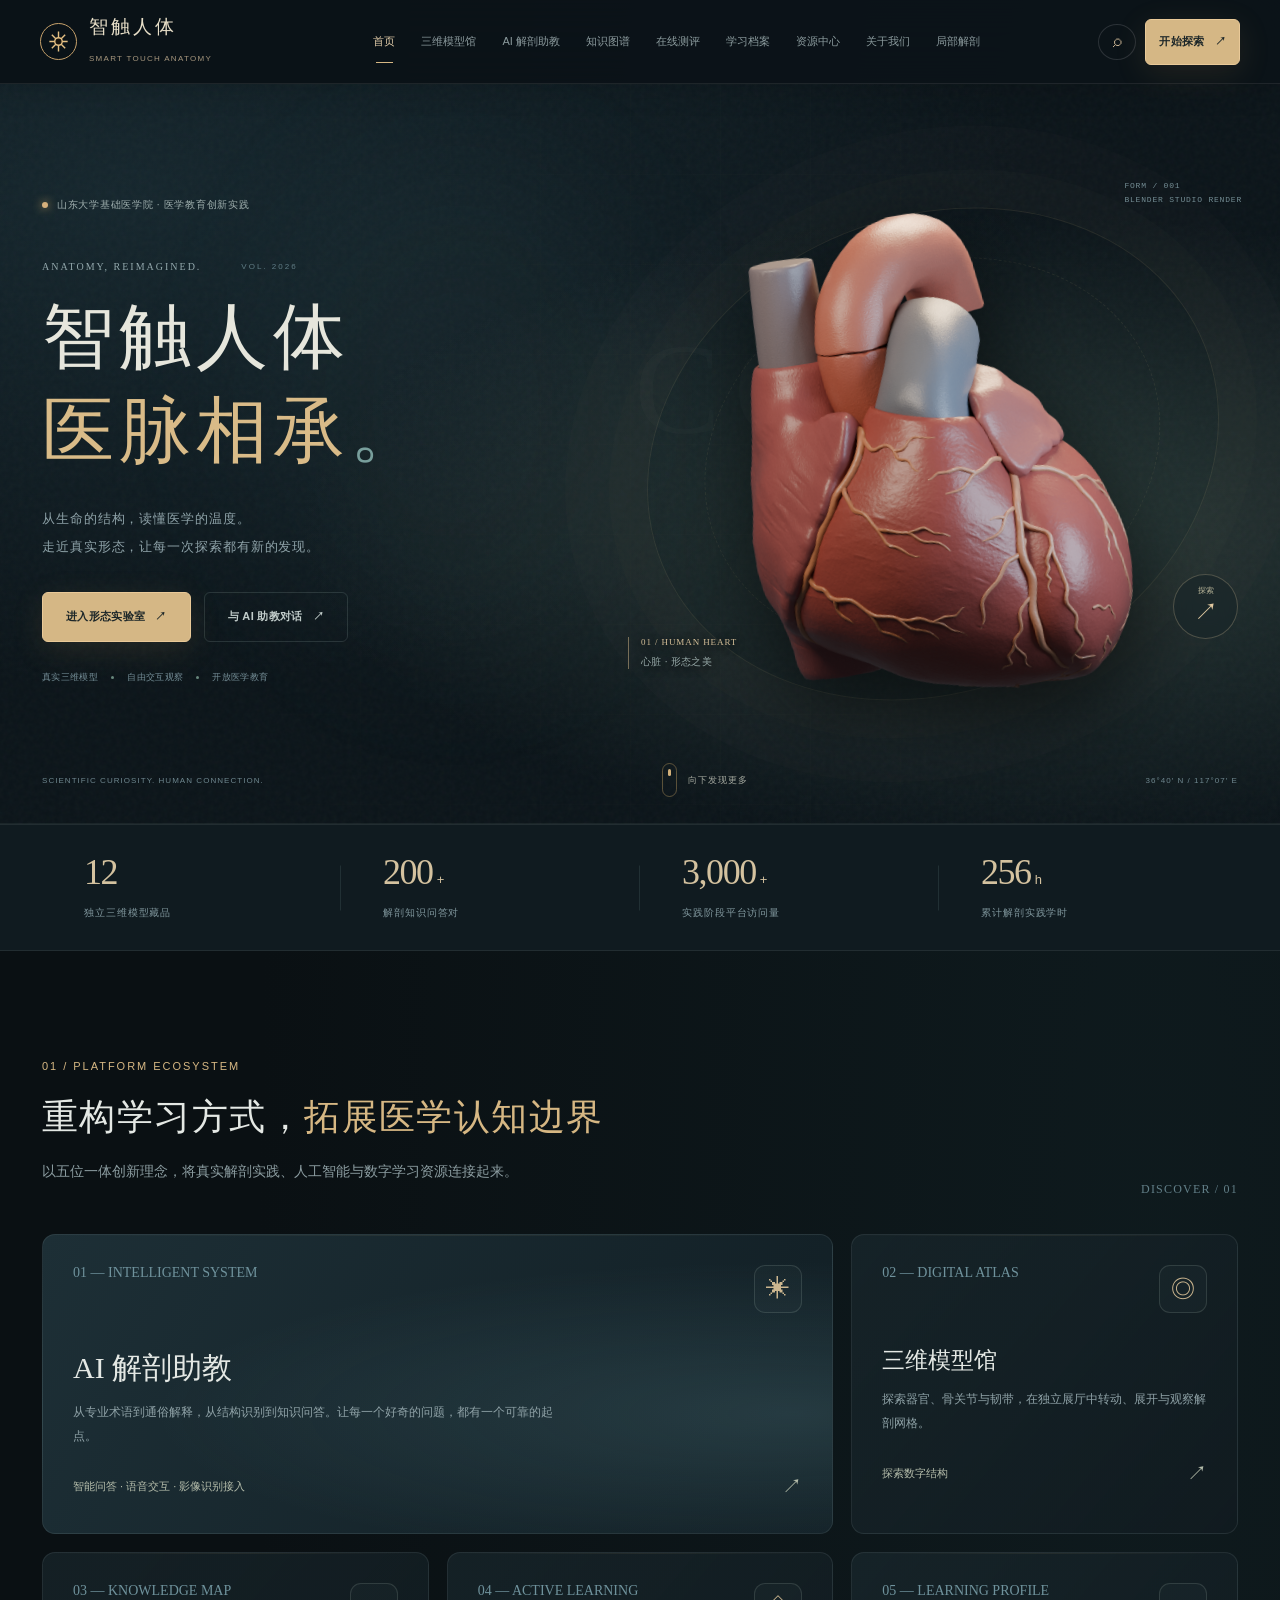
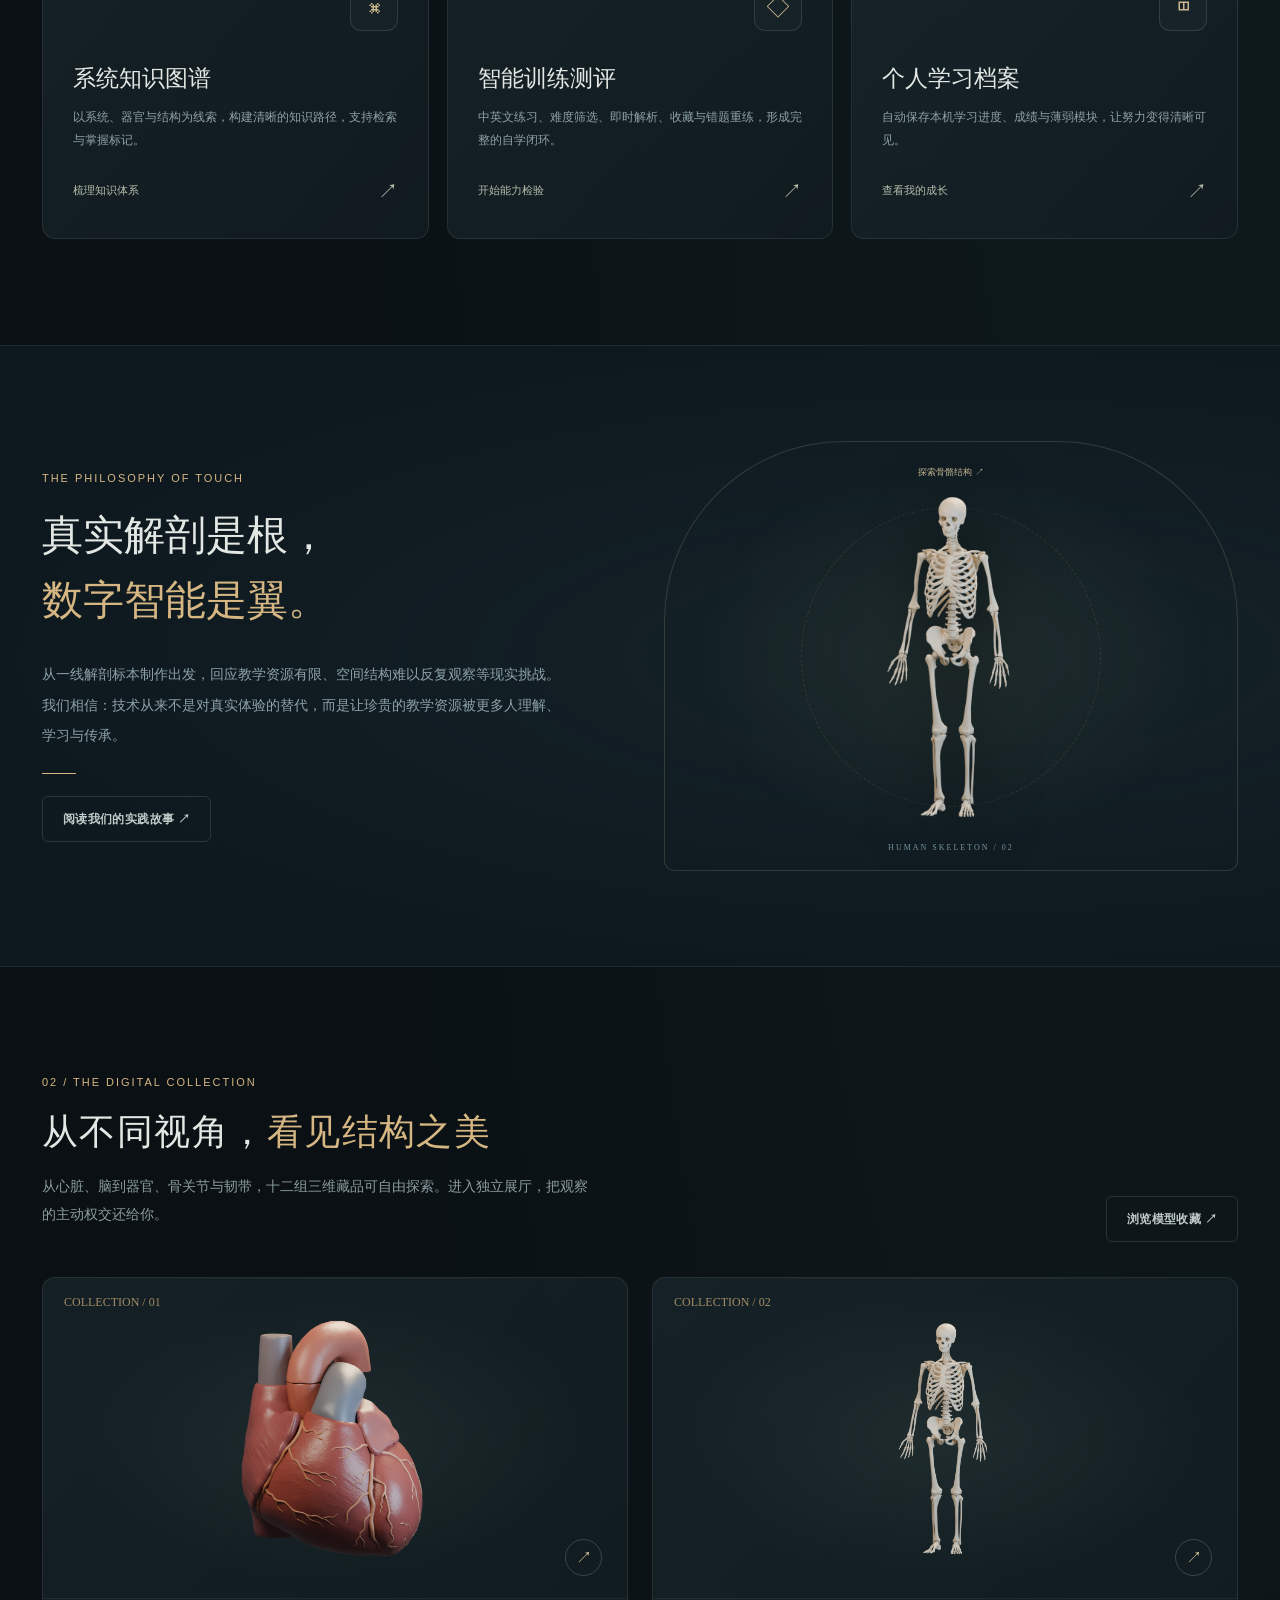
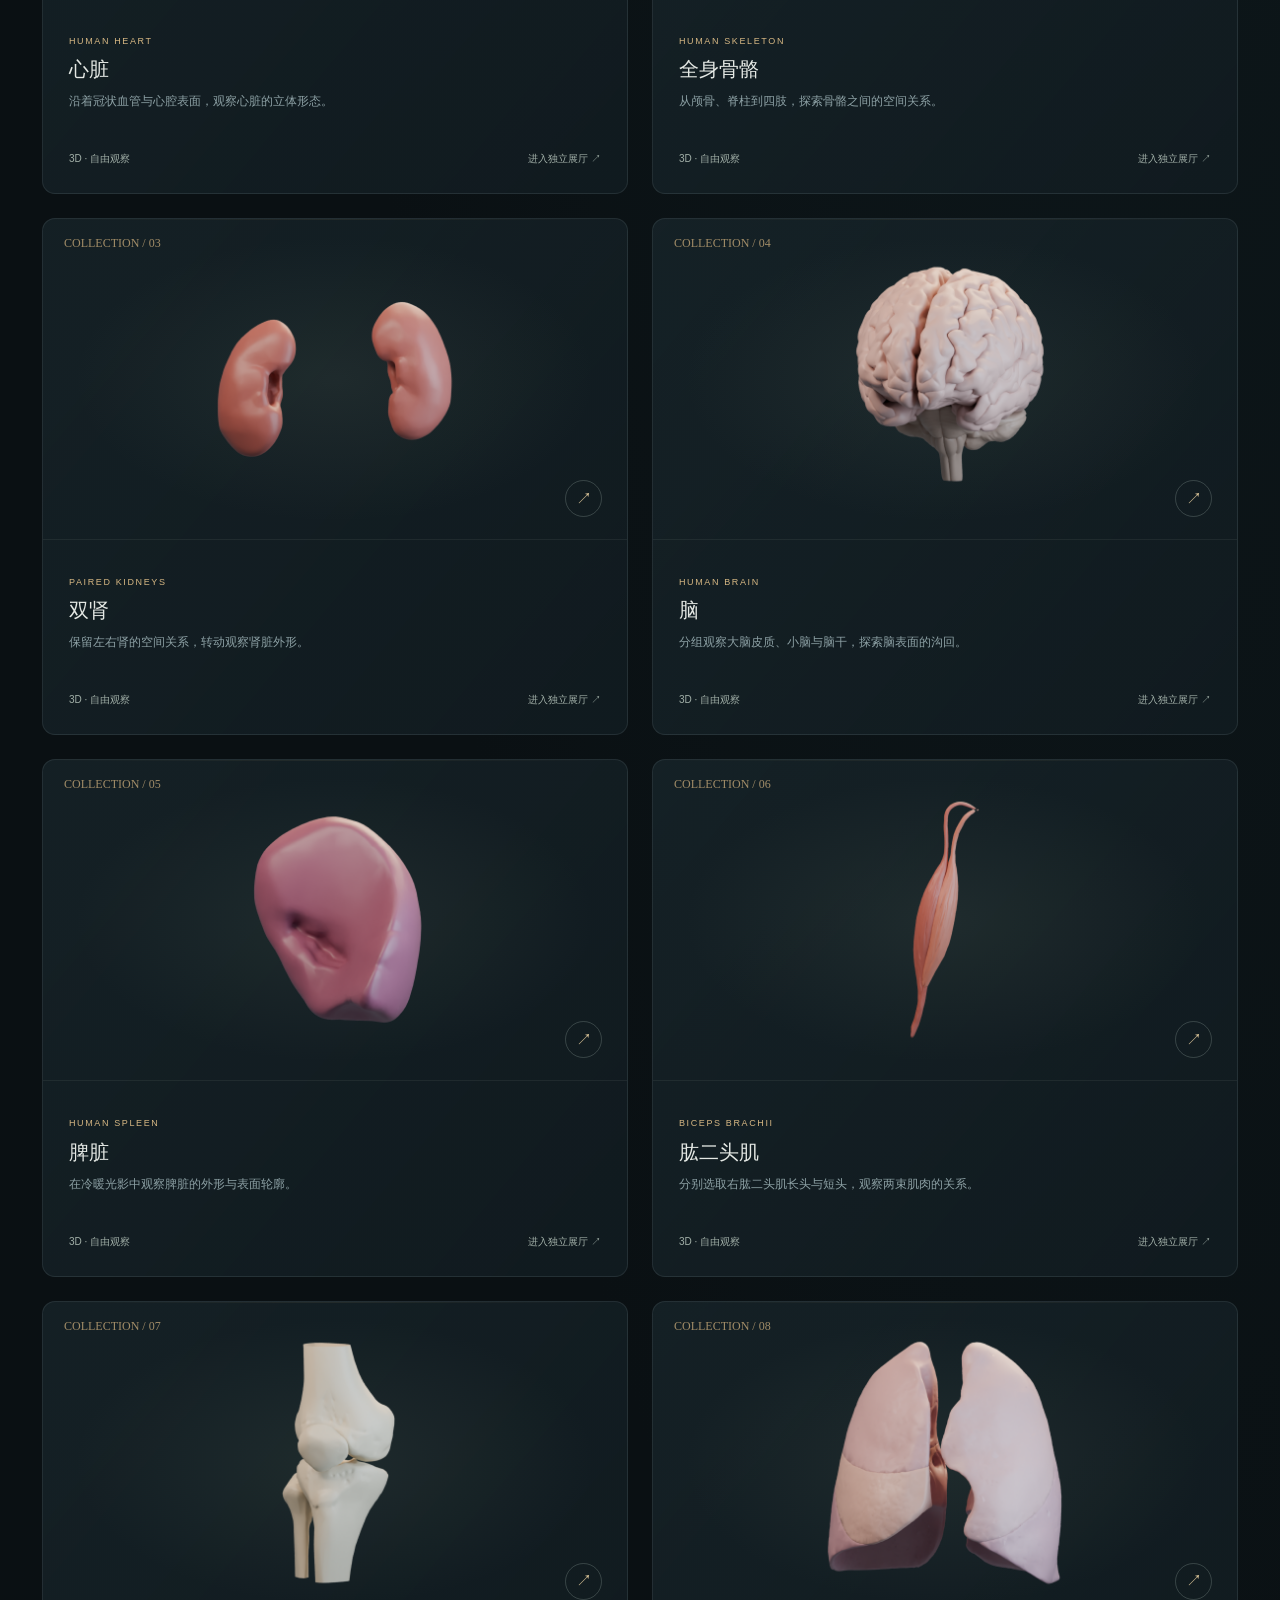
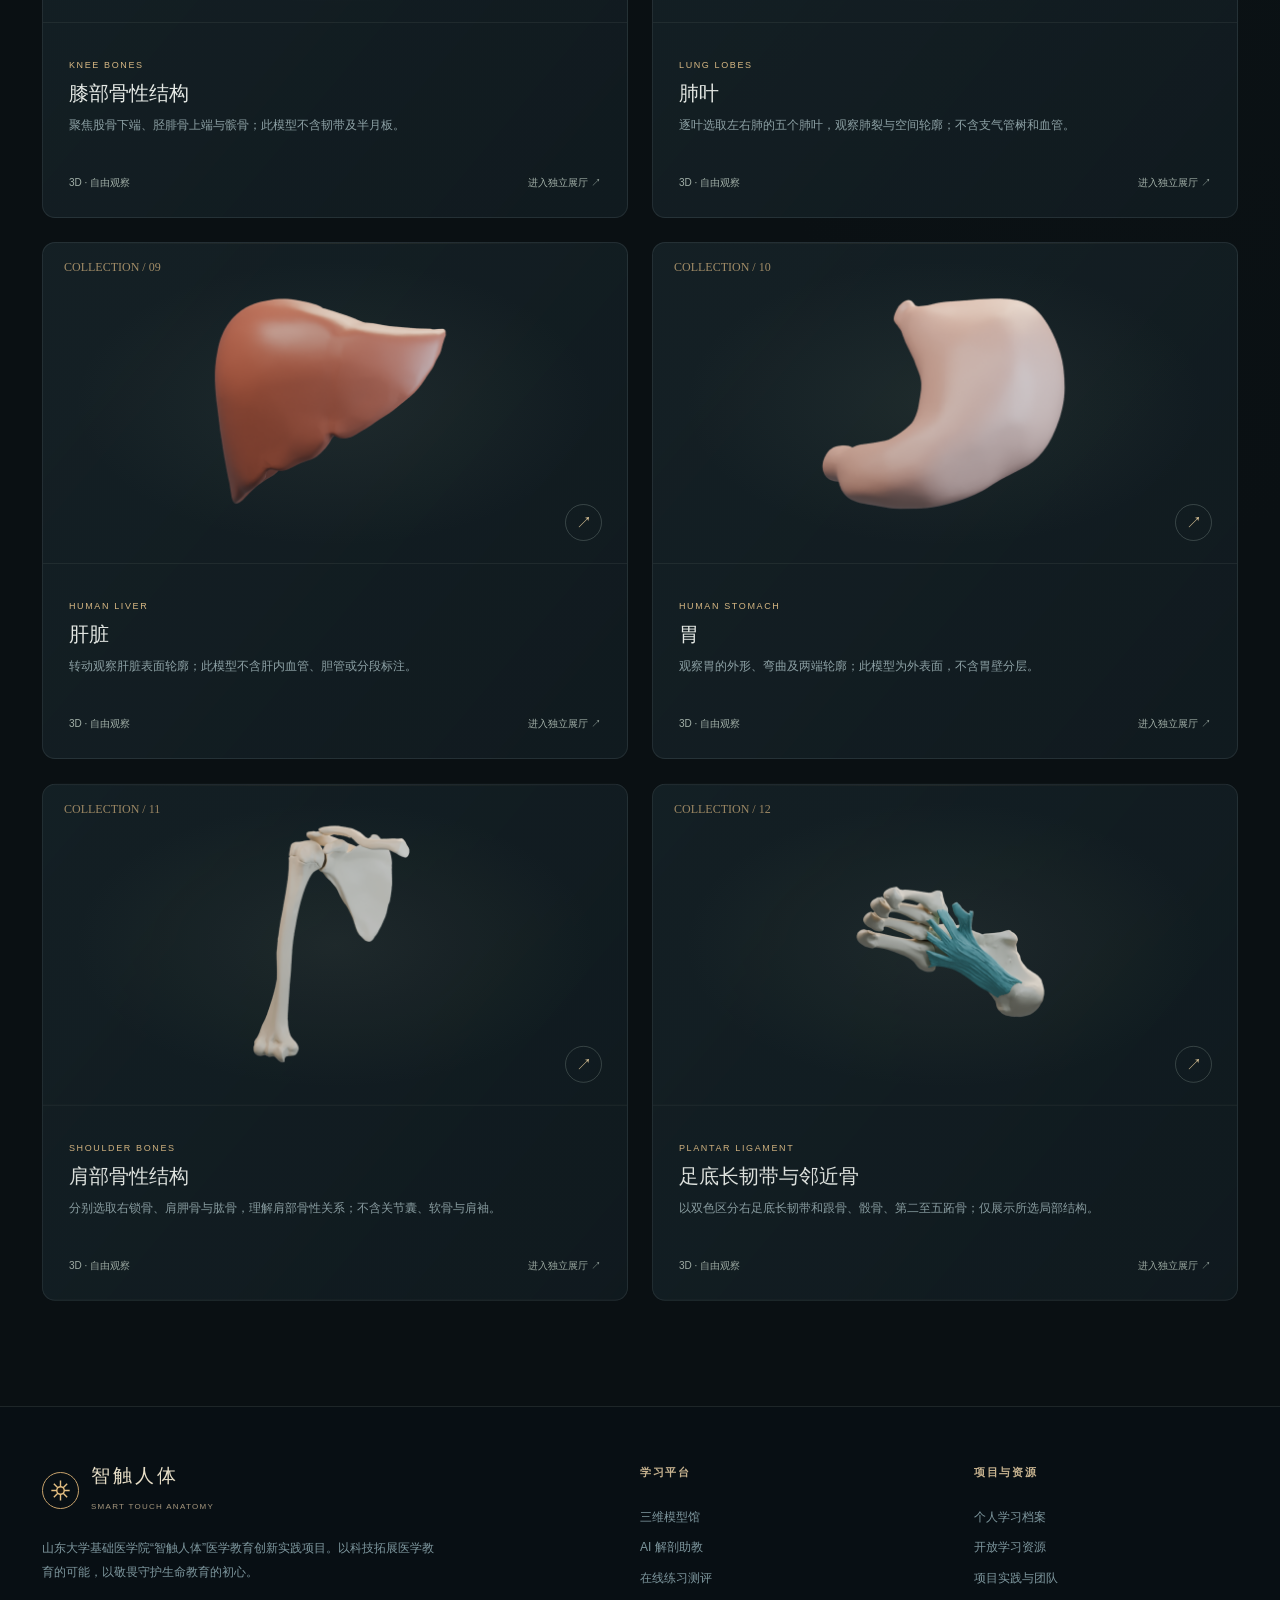
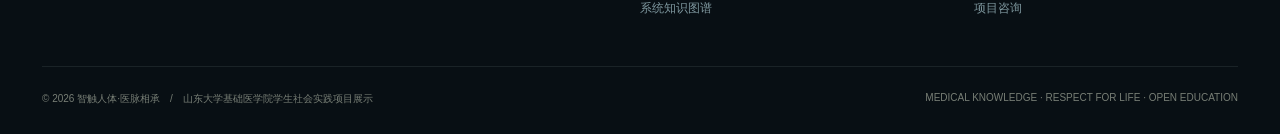
==== commit 8fa79b84: "Harden learning persistence and refresh deployed assets" ====
--- a/index.html
+++ b/index.html
@@ -48,7 +48,7 @@
 @media(max-width:740px){.container{padding:0 19px}.topbar{height:70px}.nav-links{top:70px}.nav-inner{padding:0 17px}.nav-actions{gap:6px}.brand-name{font-size:15px}.brand-mark{width:33px;height:33px}.section{padding:68px 0}.section-header{display:block}.section-header h2{font-size:31px}.hero,.hero-inner{min-height:695px}.hero-center{padding:55px 0 85px}.hero-badge{font-size:8px;gap:8px;letter-spacing:.1em}.hero-badge::before,.hero-badge::after{width:17px}.hero-title{font-size:clamp(37px,8.9vw,68px);letter-spacing:.025em;margin:35px 0 6px;white-space:normal;line-height:1.55}.hero-caption{font-size:9px;letter-spacing:.26em}.hero-copy{font-size:12px;max-width:500px}.hero-buttons{flex-direction:column;gap:10px}.hero-buttons .btn{width:235px}.hero-anatomy{width:85%;right:8%;top:32px;opacity:.1}.hero-orbit{display:none}.hero-vertical,.hero-side{display:none}.hero-bottom{font-size:9px;bottom:20px;justify-content:center}.hero-bottom>span{display:none}.metrics-grid{grid-template-columns:repeat(2,1fr)}.metric{padding:25px 10px}.metric:nth-child(2)::after{display:none}.metric strong{font-size:32px}.module-grid,.atlas-grid,.team-grid,.resources-grid{grid-template-columns:1fr}.module.wide{grid-column:span 1}.module{min-height:245px}.module-head{margin-bottom:26px}.statement{padding:70px 0}.statement-grid,.about-lead{grid-template-columns:1fr;gap:28px}.statement-visual{min-height:350px}.statement-visual img{height:310px}.field-gallery{grid-template-columns:1fr;margin:0 0 46px}.field-gallery img{height:210px}.footer-top{grid-template-columns:1fr 1fr;gap:30px}.footer-top>div:first-child{grid-column:span 2}.footer-bottom{display:block}.page-head{padding:54px 0 43px}.page-head h1{font-size:39px}.page-head p{font-size:12px}.page-body{padding:30px 0 75px}.ai-layout,.learn-layout,.dashboard-main,.spec-modal-grid{grid-template-columns:1fr}.ai-sidebar{gap:8px;display:grid;grid-template-columns:1fr 1fr}.ai-sidebar h3,.ai-sidebar .sidebar-intro,.ai-sidebar .btn{grid-column:span 2}.ai-sidebar .sample-prompt{font-size:11px}.ai-panel{min-height:570px}.chat-messages{padding:19px 13px;min-height:280px;max-height:500px}.ai-panel-head{padding:14px}.chat-msg{max-width:98%}.chat-bubble{font-size:12px}.learn-main{padding:27px 22px}.quiz-config-grid{grid-template-columns:1fr}.quiz-card{padding:26px 19px}.quiz-card h2{font-size:21px}.dashboard-top,.about-stats{grid-template-columns:repeat(2,1fr)}.achievement-grid{grid-template-columns:repeat(2,1fr)}.spec-art{height:220px}.spec-modal-grid .viewer{height:330px}.modal-backdrop{padding:11px}.modal-top{padding:17px 19px}.modal-content{padding:20px 17px}.footer{padding-top:40px}}
 @media(prefers-reduced-motion:reduce){*,*::before,*::after{scroll-behavior:auto!important;animation:none!important;transition:none!important}}
 </style>
-<link rel="stylesheet" href="experience.css">
+<link rel="stylesheet" href="experience.css?v=20261103">
 </head>
 <body>
 <header class="topbar">
@@ -104,8 +104,8 @@
 <div class="modal-backdrop" id="searchModal" role="dialog" aria-modal="true" aria-label="站内快捷导航"><div class="modal" style="max-width:580px"><div class="modal-top"><h2>探索智触人体</h2><button class="close" data-close="searchModal">×</button></div><div class="modal-content"><input class="input" id="commandInput" placeholder="搜索功能、标本或知识点……" autocomplete="off"><div class="cmd-list" id="commandResults"></div><p class="mini muted">快捷键 Ctrl / ⌘ + K 呼出；Esc 关闭。</p></div></div></div>
 <div class="toast" id="toast" role="status" aria-live="polite"></div>
 <script src="assets/vendor/gsap.min.js" defer></script>
-<script src="assets/regional-data.js" defer></script>
-<script src="app.js" defer></script>
-<script src="learning-tools.js" defer></script>
-<script src="experience.js" defer></script>
+<script src="assets/regional-data.js?v=20261103" defer></script>
+<script src="app.js?v=20261103" defer></script>
+<script src="learning-tools.js?v=20261103" defer></script>
+<script src="experience.js?v=20261103" defer></script>
 </body></html>
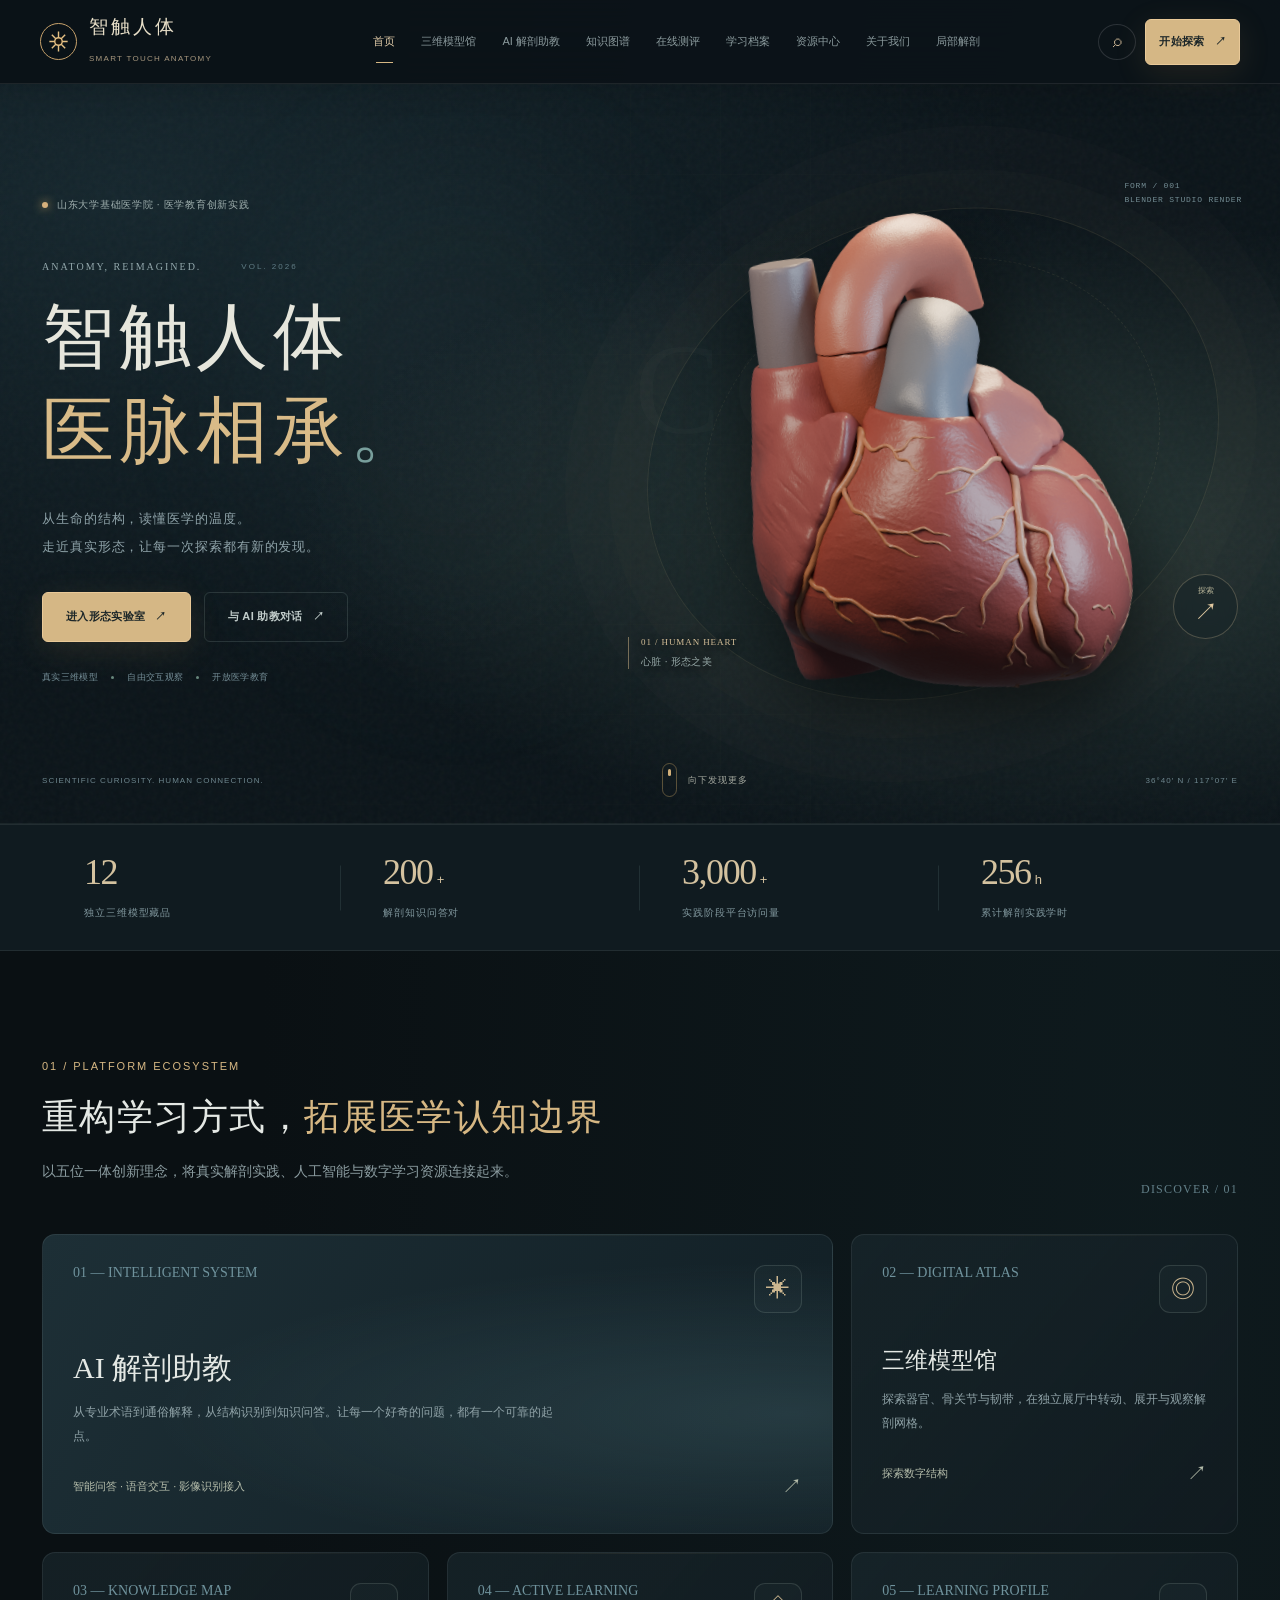
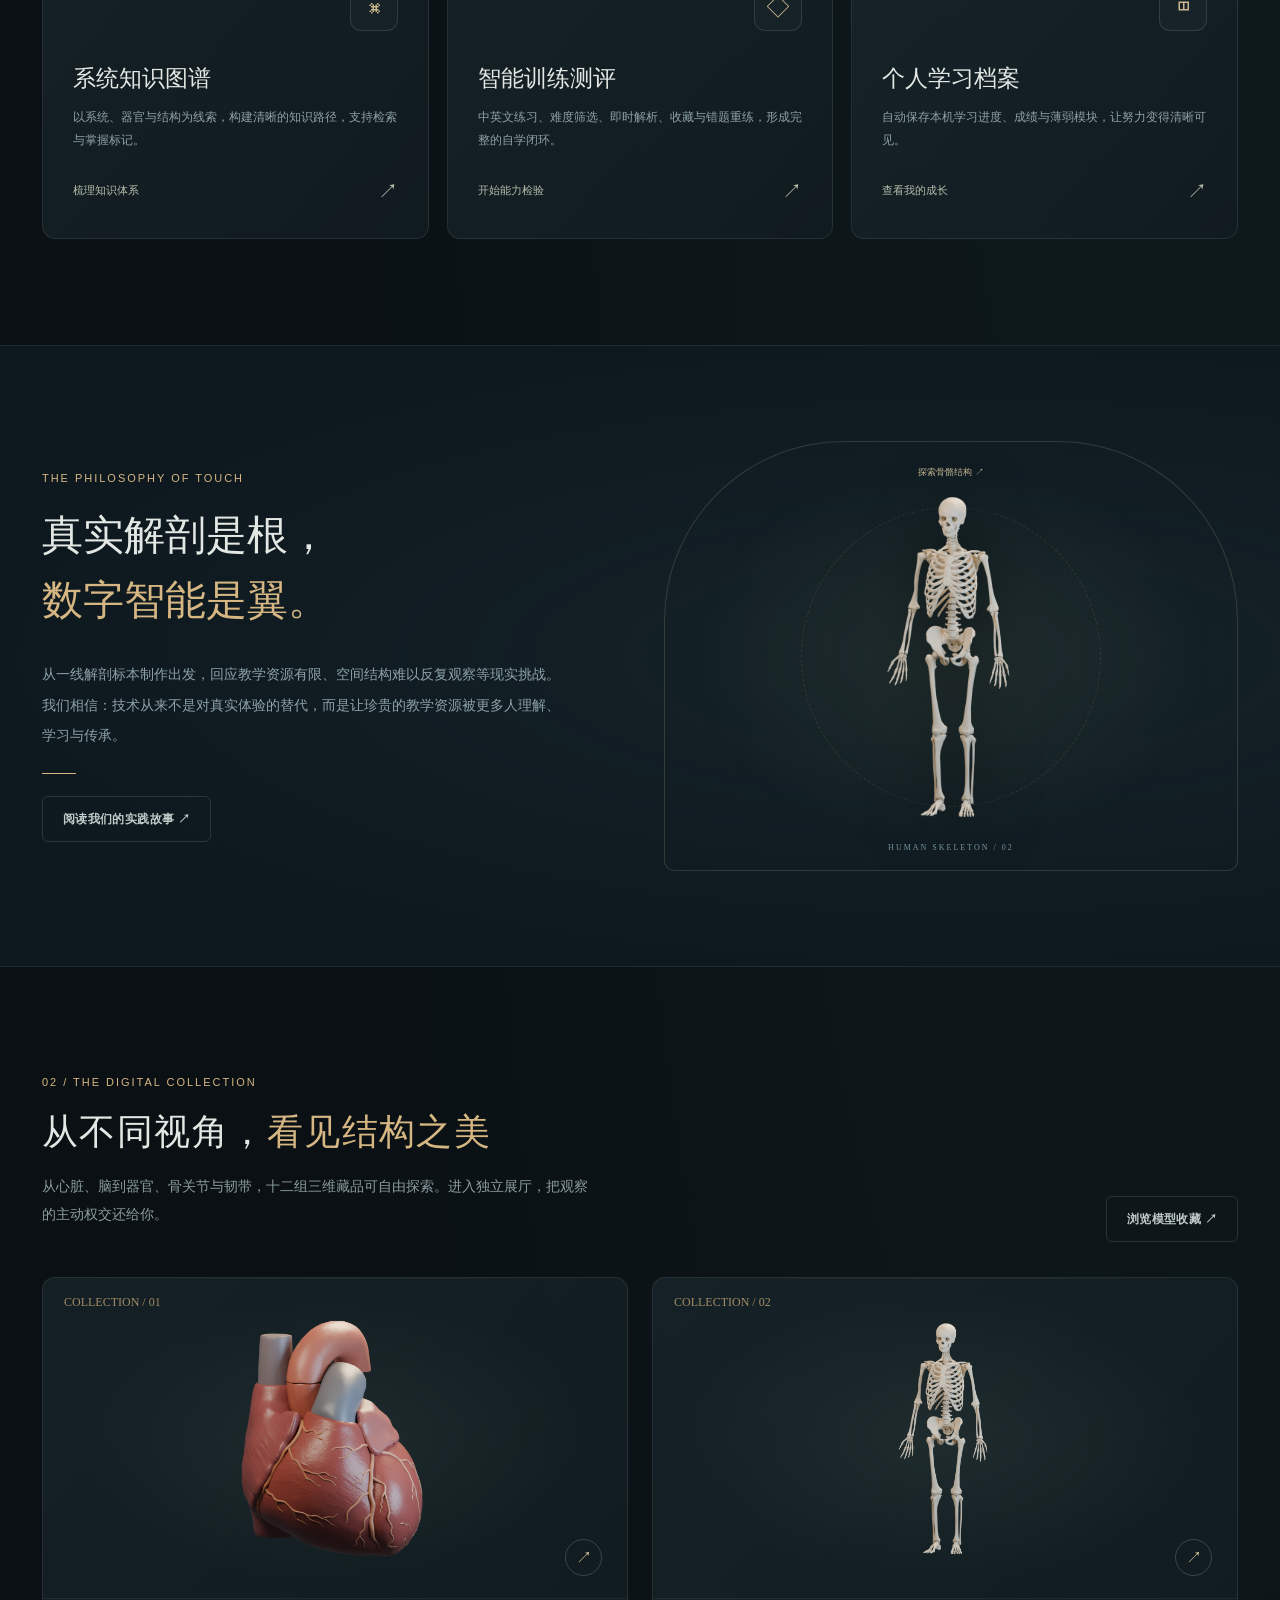
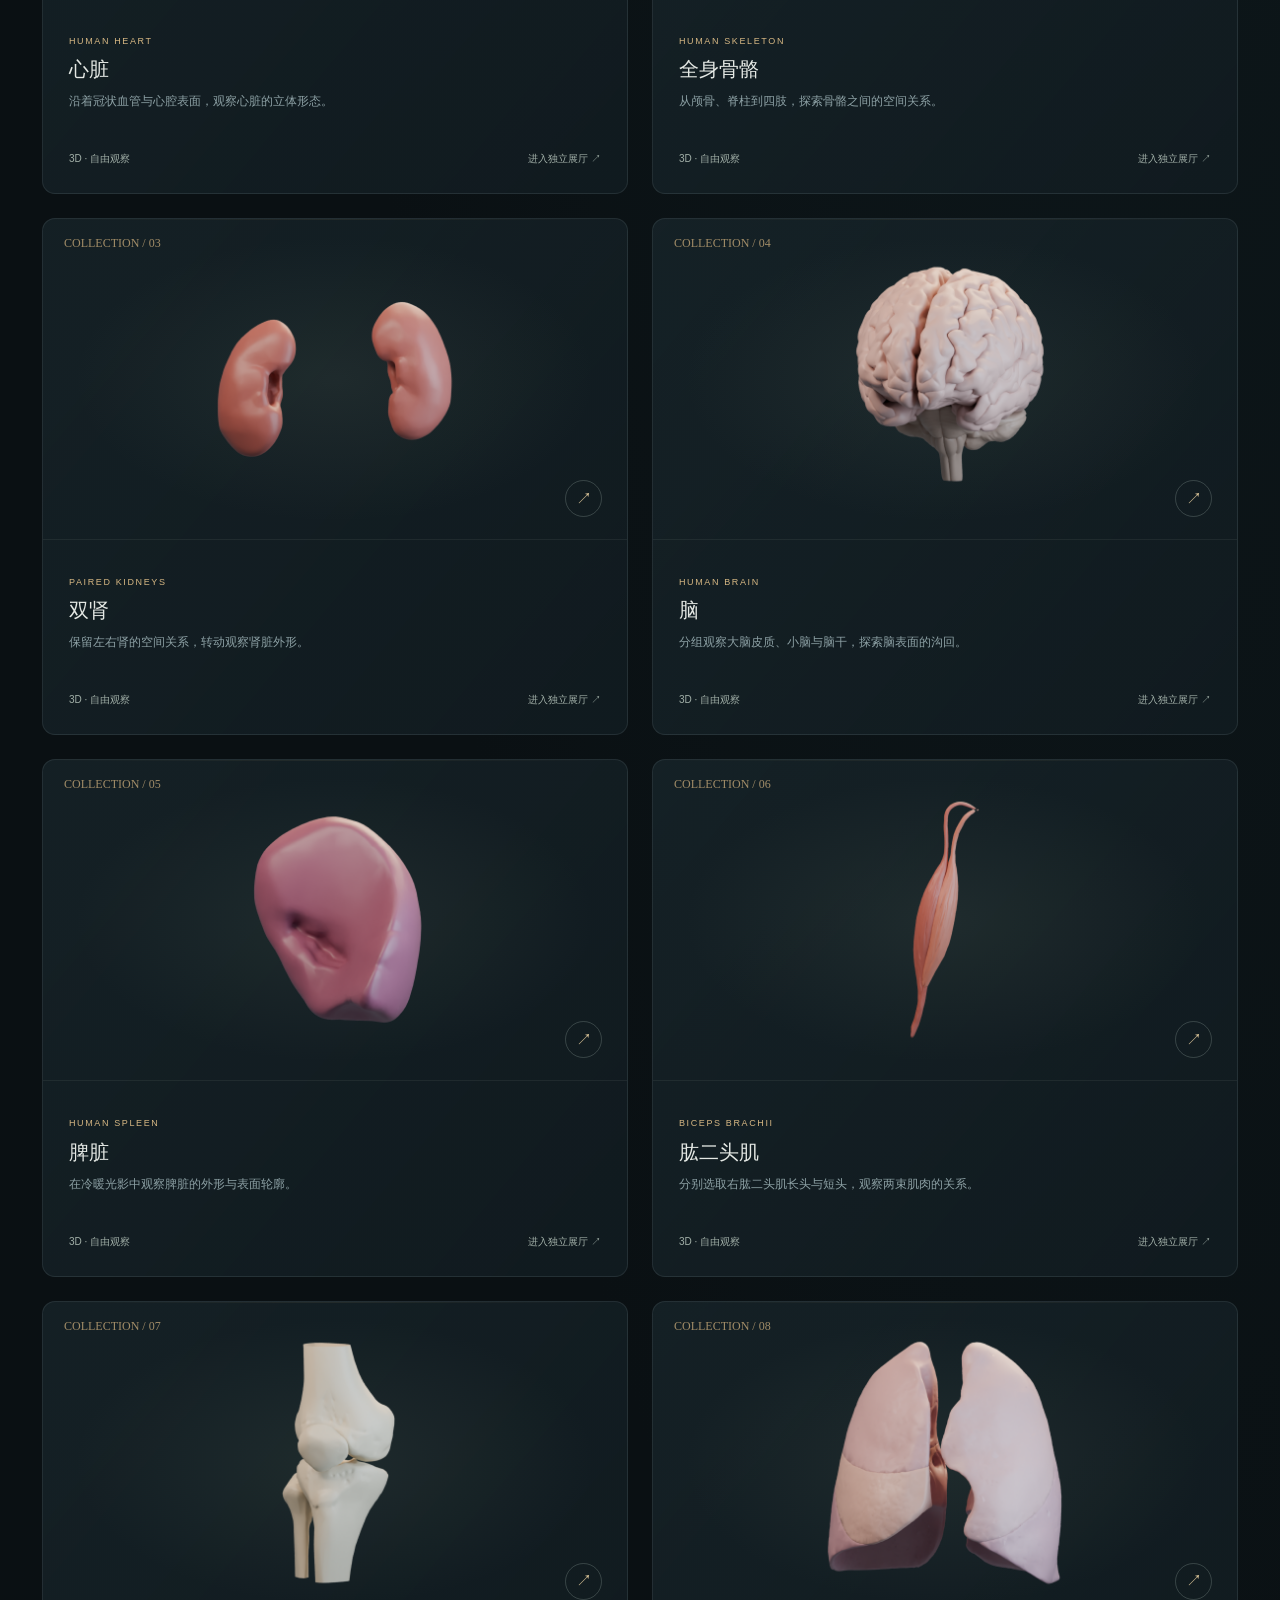
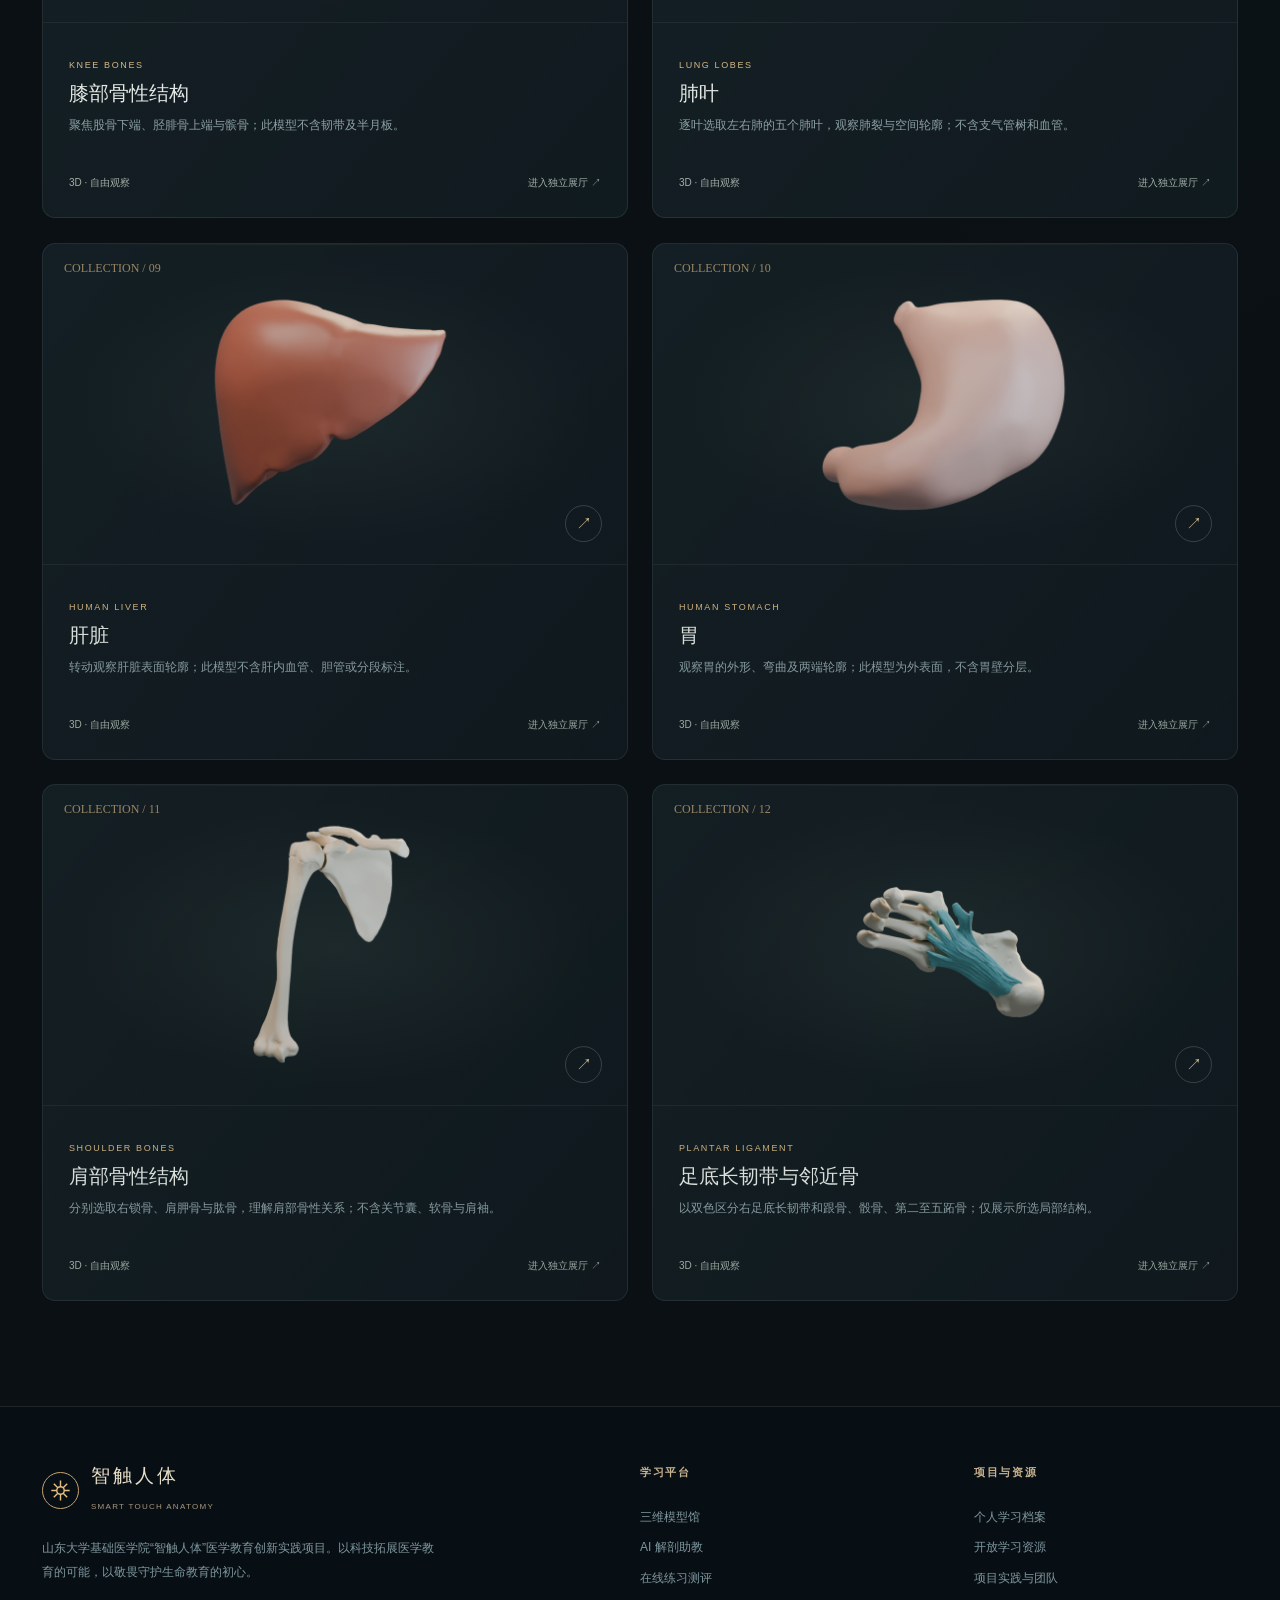
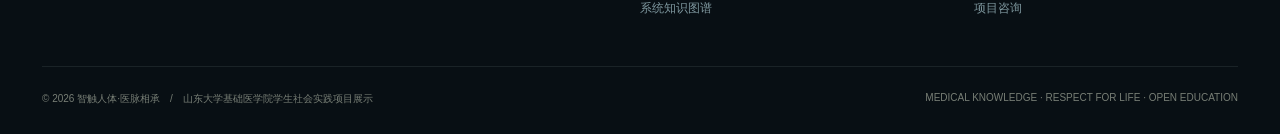
==== commit 2b3e37b3: "Present all anatomy knowledge in a continuous chapter reader" ====
--- a/index.html
+++ b/index.html
@@ -48,7 +48,7 @@
 @media(max-width:740px){.container{padding:0 19px}.topbar{height:70px}.nav-links{top:70px}.nav-inner{padding:0 17px}.nav-actions{gap:6px}.brand-name{font-size:15px}.brand-mark{width:33px;height:33px}.section{padding:68px 0}.section-header{display:block}.section-header h2{font-size:31px}.hero,.hero-inner{min-height:695px}.hero-center{padding:55px 0 85px}.hero-badge{font-size:8px;gap:8px;letter-spacing:.1em}.hero-badge::before,.hero-badge::after{width:17px}.hero-title{font-size:clamp(37px,8.9vw,68px);letter-spacing:.025em;margin:35px 0 6px;white-space:normal;line-height:1.55}.hero-caption{font-size:9px;letter-spacing:.26em}.hero-copy{font-size:12px;max-width:500px}.hero-buttons{flex-direction:column;gap:10px}.hero-buttons .btn{width:235px}.hero-anatomy{width:85%;right:8%;top:32px;opacity:.1}.hero-orbit{display:none}.hero-vertical,.hero-side{display:none}.hero-bottom{font-size:9px;bottom:20px;justify-content:center}.hero-bottom>span{display:none}.metrics-grid{grid-template-columns:repeat(2,1fr)}.metric{padding:25px 10px}.metric:nth-child(2)::after{display:none}.metric strong{font-size:32px}.module-grid,.atlas-grid,.team-grid,.resources-grid{grid-template-columns:1fr}.module.wide{grid-column:span 1}.module{min-height:245px}.module-head{margin-bottom:26px}.statement{padding:70px 0}.statement-grid,.about-lead{grid-template-columns:1fr;gap:28px}.statement-visual{min-height:350px}.statement-visual img{height:310px}.field-gallery{grid-template-columns:1fr;margin:0 0 46px}.field-gallery img{height:210px}.footer-top{grid-template-columns:1fr 1fr;gap:30px}.footer-top>div:first-child{grid-column:span 2}.footer-bottom{display:block}.page-head{padding:54px 0 43px}.page-head h1{font-size:39px}.page-head p{font-size:12px}.page-body{padding:30px 0 75px}.ai-layout,.learn-layout,.dashboard-main,.spec-modal-grid{grid-template-columns:1fr}.ai-sidebar{gap:8px;display:grid;grid-template-columns:1fr 1fr}.ai-sidebar h3,.ai-sidebar .sidebar-intro,.ai-sidebar .btn{grid-column:span 2}.ai-sidebar .sample-prompt{font-size:11px}.ai-panel{min-height:570px}.chat-messages{padding:19px 13px;min-height:280px;max-height:500px}.ai-panel-head{padding:14px}.chat-msg{max-width:98%}.chat-bubble{font-size:12px}.learn-main{padding:27px 22px}.quiz-config-grid{grid-template-columns:1fr}.quiz-card{padding:26px 19px}.quiz-card h2{font-size:21px}.dashboard-top,.about-stats{grid-template-columns:repeat(2,1fr)}.achievement-grid{grid-template-columns:repeat(2,1fr)}.spec-art{height:220px}.spec-modal-grid .viewer{height:330px}.modal-backdrop{padding:11px}.modal-top{padding:17px 19px}.modal-content{padding:20px 17px}.footer{padding-top:40px}}
 @media(prefers-reduced-motion:reduce){*,*::before,*::after{scroll-behavior:auto!important;animation:none!important;transition:none!important}}
 </style>
-<link rel="stylesheet" href="experience.css?v=20261103">
+<link rel="stylesheet" href="experience.css?v=2026110302">
 </head>
 <body>
 <header class="topbar">
@@ -85,7 +85,7 @@
 <!-- AI -->
 <section class="page" id="page-assistant" data-page="assistant"><div class="page-head"><div class="container page-head-inner"><div class="breadcrumb">INTELLIGENT EDUCATION <span>/</span> ANATOMY COPILOT</div><h1>AI <span class="accent">解剖助教</span></h1><p>为好奇心提供专业的起点。支持分层问答、浏览器语音朗读与图片上传；连接服务器后可启用真实大模型问答和视觉识别。</p></div></div><div class="container page-body"><div class="ai-layout"><aside class="card ai-sidebar"><h3>探索你的问题</h3><p class="mini muted sidebar-intro" style="line-height:2;margin:0 0 5px">从经典解剖问题开始，体验专业与通俗两种讲解视角。</p><button class="sample-prompt" data-prompt="心脏四个腔室分别是什么？">✧　心脏四个腔室分别是什么？</button><button class="sample-prompt" data-prompt="胼胝体的解剖位置和功能是什么？">✧　胼胝体的位置和功能</button><button class="sample-prompt" data-prompt="肺叶与支气管树有什么关系？">✧　肺叶与支气管树</button><button class="sample-prompt" data-prompt="膝关节由哪些结构组成？">✧　膝关节解剖组成</button><button class="sample-prompt" data-prompt="脊髓的三层被膜是什么？">✧　脊髓的三层被膜</button><div style="flex:1"></div><div class="tag tag-green" id="aiConnectionLabel">● 检测服务中</div><div class="mini muted" style="line-height:1.9">离线模式仅使用内置医学知识条目。模型回答需要接入服务端；不在网页中存储 API 密钥。</div><button class="btn btn-sm" id="clearChat">清空本地对话</button></aside><div class="card ai-panel"><div class="ai-panel-head"><div class="flex gap-md"><div class="ai-avatar">✳</div><div><strong style="font-size:14px">智触 AI · Anatomy Copilot</strong><div class="ai-status" id="aiStatus">本地知识模式已就绪</div></div></div><div class="mode-switch" id="aiModeSwitch"><button class="active" data-mode="professional">专业版</button><button data-mode="popular">通俗版</button></div></div><div class="chat-messages" id="chatMessages" aria-live="polite"></div><div class="chat-compose"><img class="upload-thumb" id="aiUploadThumb" alt="待识别图片预览"><textarea id="aiInput" rows="2" maxlength="1000" placeholder="输入解剖学问题……（Enter 发送，Shift+Enter 换行）" aria-label="提问内容"></textarea><div class="compose-actions"><div class="flex gap-sm"><input type="file" accept="image/jpeg,image/png,image/webp" id="aiImageInput" hidden><button class="btn btn-sm" id="aiUploadBtn" title="上传结构图片">▧ 上传图片</button><button class="btn btn-sm" id="aiMicBtn" title="语音提问">♩ 语音输入</button><button class="btn btn-sm" id="aiSpeakBtn" title="朗读最后一条回答">◖)) 朗读回答</button></div><button class="btn btn-gold" id="aiSendBtn">发送问题 ↗</button></div><div class="compose-note">回答仅供医学教育与学习参考，不用于临床诊断。图片仅在你发送时上传至已配置的后端。</div></div></div></div></div></section>
 <!-- LEARN -->
-<section class="page" id="page-learn" data-page="learn"><div class="page-head"><div class="container page-head-inner"><div class="breadcrumb">STRUCTURED KNOWLEDGE <span>/</span> LEARNING MAP</div><h1>解剖<span class="accent">知识图谱</span></h1><p>按系统—器官—结构组织内容，建立可追踪的掌握清单。点击任一知识点，查看概念、重点与临床联系。</p></div></div><div class="container page-body"><div class="filter-bar"><div class="search-field"><input class="input" id="learnSearch" type="search" placeholder="搜索知识点与关键术语……"></div><div class="chips" id="learnFilters"><button class="chip active" data-filter="all">全部</button><button class="chip" data-filter="unmastered">未掌握</button><button class="chip" data-filter="mastered">已掌握</button></div><span class="mini muted" id="learnProgressText"></span></div><div class="learn-layout"><aside class="card learn-sidebar"><div id="learnTree"></div></aside><div class="card learn-main" id="learnMain"></div></div></div></section>
+<section class="page" id="page-learn" data-page="learn"><div class="page-head"><div class="container page-head-inner"><div class="breadcrumb">STRUCTURED KNOWLEDGE <span>/</span> LEARNING MAP</div><h1>解剖<span class="accent">知识图谱</span></h1><p>从头到尾，读完整本解剖笔记。章节、小节与全部知识点连续展开，随时标记掌握进度。</p></div></div><div class="container page-body"><div class="filter-bar"><div class="search-field"><input class="input" id="learnSearch" type="search" placeholder="搜索知识点与关键术语……"></div><div class="chips" id="learnFilters"><button class="chip active" data-filter="all">全部</button><button class="chip" data-filter="unmastered">未掌握</button><button class="chip" data-filter="mastered">已掌握</button></div><span class="mini muted" id="learnProgressText"></span></div><div class="knowledge-reader"><nav class="reading-contents" aria-label="知识章节目录"><div class="reading-contents-title"><span class="eyebrow">CONTENTS / 章节导航</span><span class="mini muted">全文展开 · 点击直达</span></div><div id="learnTree"></div></nav><div class="reading-book" id="learnMain"></div><button class="btn btn-ghost reading-top" onclick="window.scrollTo({top:0,behavior:'instant'})">↑ 返回目录</button></div></div></section>
 <!-- QUIZ -->
 <section class="page" id="page-quiz" data-page="quiz"><div class="page-head"><div class="container page-head-inner"><div class="breadcrumb">ASSESSMENT ENGINE <span>/</span> ACTIVE RECALL</div><h1>在线<span class="accent">智能测评</span></h1><p>中文自测、英文专业术语、结构识别与填空练习；即时反馈、自动错题归档、收藏与个性化复习。</p></div></div><div class="container page-body"><div class="quiz-config" id="quizSetup"><div id="resumeQuizPanel"></div><div class="eyebrow">BUILD YOUR LEARNING SESSION</div><h2 class="heading-serif" style="margin:13px 0">开始一场精准训练</h2><p class="muted small">从知识点出发，检验记忆、理解与迁移能力。所有成绩保存在本机。</p><div class="quiz-config-grid"><div class="card"><h3>01　练习范围</h3><div class="field"><label>知识系统</label><select id="quizTopic" class="select"><option value="all">全部系统</option><option value="运动系统">运动系统</option><option value="神经系统">神经系统</option><option value="循环系统">循环系统</option><option value="呼吸系统">呼吸系统</option><option value="消化系统">消化系统</option></select></div><div class="field"><label>难度等级</label><select class="select" id="quizDifficulty"><option value="all">全部难度</option><option value="基础">基础</option><option value="进阶">进阶</option><option value="挑战">挑战</option></select></div></div><div class="card"><h3>02　题型与模式</h3><div class="field"><label>题目类型</label><select id="quizType" class="select"><option value="all">混合练习</option><option value="cn">中文选择</option><option value="en">英文选择</option><option value="cloze">填空练习</option><option value="label">结构识别</option></select></div><div class="field"><label>专项训练</label><select id="quizMode" class="select"><option value="all">全部题库</option><option value="wrong">我的错题</option><option value="favorite">我的收藏</option></select></div></div><div class="card"><h3>03　定制本次训练</h3><div class="field"><label>题目数量</label><select class="select" id="quizCount"><option value="5">5 道 · 快速检测</option><option value="10" selected>10 道 · 标准训练</option><option value="20">20 道 · 深度巩固</option><option value="1000">全部匹配题目</option></select></div><p class="mini muted">试题从内置教育题库或导入题库中抽取。即使离线，也能正常训练。</p><button class="btn btn-gold" id="quizStart" style="width:100%;margin-top:16px">生成练习试卷 ↗</button></div></div><div class="card" style="padding:20px 24px;margin-top:19px;display:flex;align-items:center;justify-content:space-between;flex-wrap:wrap;gap:15px"><div><strong class="accent">扩展坞 · 自定义题库</strong><p class="mini muted" style="margin:3px 0 0">支持导入符合格式的 .txt 题库，内容仅存储在当前浏览器。</p></div><div><input type="file" accept=".txt,text/plain" id="quizImportInput" hidden><button class="btn btn-sm" id="quizImportBtn">＋ 导入 TXT 题库</button><button class="btn btn-sm" id="quizTemplateBtn">↓ 下载格式模板</button></div></div></div>
 <div class="quiz-screen hide" id="quizScreen"><div class="quiz-progress"><span id="quizNum">QUESTION 01 / 10</span><span id="quizScoreLive">当前正确 0</span></div><div class="progress-track" style="margin-bottom:24px"><div class="progress-fill" id="quizProgressFill"></div></div><div class="card quiz-card"><div class="flex justify-between gap-sm"><span class="tag" id="quizBadge">运动系统 · 基础</span><button class="btn btn-sm" id="quizFavBtn">☆ 收藏此题</button></div><h2 id="quizQuestion">—</h2><div id="quizChoices"></div><div class="quiz-feedback hide" id="quizFeedback"></div><div class="quiz-actions"><button class="btn btn-sm" id="quizExit">退出本次训练</button><div class="flex gap-sm"><button class="btn btn-ghost" id="quizSubmit">提交答案</button><button class="btn btn-gold hide" id="quizNext">下一题 ↗</button></div></div></div></div>
@@ -104,8 +104,8 @@
 <div class="modal-backdrop" id="searchModal" role="dialog" aria-modal="true" aria-label="站内快捷导航"><div class="modal" style="max-width:580px"><div class="modal-top"><h2>探索智触人体</h2><button class="close" data-close="searchModal">×</button></div><div class="modal-content"><input class="input" id="commandInput" placeholder="搜索功能、标本或知识点……" autocomplete="off"><div class="cmd-list" id="commandResults"></div><p class="mini muted">快捷键 Ctrl / ⌘ + K 呼出；Esc 关闭。</p></div></div></div>
 <div class="toast" id="toast" role="status" aria-live="polite"></div>
 <script src="assets/vendor/gsap.min.js" defer></script>
-<script src="assets/regional-data.js?v=20261103" defer></script>
-<script src="app.js?v=20261103" defer></script>
-<script src="learning-tools.js?v=20261103" defer></script>
-<script src="experience.js?v=20261103" defer></script>
+<script src="assets/regional-data.js?v=2026110302" defer></script>
+<script src="app.js?v=2026110302" defer></script>
+<script src="learning-tools.js?v=2026110302" defer></script>
+<script src="experience.js?v=2026110302" defer></script>
 </body></html>
--- a/experience.css
+++ b/experience.css
@@ -4,3 +4,5 @@
 @media(max-width:1000px){.nav-links{top:84px;background:#101e25}.new-hero .hero-title{font-size:56px}.new-hero .hero-buttons{flex-wrap:wrap}.new-hero .hero-center{width:56%}.hero-exhibit{width:51%;margin-left:-7%;height:500px}.exhibit-coordinate{display:none}.exhibit-enter{right:7px;bottom:60px;width:55px;height:55px}.new-hero .hero-badge{font-size:8px}.hero-featureline{font-size:8px;gap:9px}.metric{padding-left:20px}.module-grid{grid-template-columns:repeat(2,1fr)}}
 @media(max-width:740px){.topbar{height:70px}.nav-links{top:70px}.new-hero{min-height:auto}.new-hero .hero-inner{min-height:auto;display:flex;flex-direction:column;padding:0 24px}.new-hero .hero-center{width:100%;padding:43px 0 0}.new-hero .hero-title{font-size:56px;letter-spacing:.07em;margin:18px 0 20px;line-height:1.25}.hero-edition{margin:27px 0 12px;font-size:8px;gap:35px}.new-hero .hero-copy{font-size:11px}.new-hero .hero-buttons{flex-direction:row;gap:10px;margin-top:22px;flex-wrap:wrap}.new-hero .hero-buttons .btn{width:auto;min-height:44px;font-size:10px;padding:11px 15px}.hero-featureline{margin-top:19px;font-size:8px}.hero-exhibit{width:100%;height:370px;margin:-8px 0 48px;max-width:450px}.hero-model{padding:0 15px}.exhibit-orbit{inset:10% 7%}.exhibit-watermark{font-size:100px}.exhibit-caption{font-size:8px;left:0;bottom:50px}.exhibit-caption small{font-size:9px}.exhibit-enter{bottom:70px}.new-hero .hero-bottom{bottom:18px;left:20px;right:20px}.new-hero .hero-bottom>span{display:none}.metrics-grid{grid-template-columns:repeat(2,1fr)}.metric{text-align:center;padding:25px 15px}.metric p{font-size:8px}.metric strong{font-size:31px}.section-header h2{font-size:29px}.section-header>.btn{margin-top:15px}.module-grid,.atlas-grid{grid-template-columns:1fr}.module{min-height:240px}.statement-visual{min-height:390px}.statement-visual img{height:370px}.collection-art{height:300px}.collection-card .spec-text{padding:22px}.section-index{display:none}}
 @media(prefers-reduced-motion:reduce){html{scroll-behavior:auto}*,*:before,*:after{animation:none!important;transition:none!important}.hero-model{transform:rotate(-9deg)!important}}
+/* Continuous chapter reader: every answer is visible without opening a node. */
+.knowledge-reader{max-width:1040px;margin:0 auto}.reading-contents{padding:26px 30px;margin-bottom:38px;border:1px solid #a6bab926;border-radius:12px;background:#122027}.reading-contents-title{display:flex;justify-content:space-between;gap:16px;margin-bottom:20px}#learnTree{display:flex;flex-wrap:wrap;gap:9px}.reading-jump{display:flex;align-items:center;gap:12px;padding:9px 13px;border:1px solid #a7c0bd29;border-radius:6px;background:#0e1a20;color:#cdd7d4;font-size:13px}.reading-jump:hover{border-color:var(--gold);color:var(--gold2)}.reading-jump span{color:#8aabac;font-size:11px}.reading-chapter{margin:0 0 48px;border:1px solid #b3c8c026;border-radius:12px;background:#111c22;overflow:hidden;scroll-margin-top:110px}.reading-chapter-head{display:flex;align-items:center;justify-content:space-between;gap:20px;padding:30px 38px;background:linear-gradient(110deg,#21343a,#15252b);border-bottom:1px solid #b3c8c021}.reading-chapter-head h2{font:500 30px/1.4 var(--serif);color:#eedfc3;margin:8px 0}.reading-chapter-head p{font-size:12px;color:#a3b7b9;margin:0}.reading-subheading{margin:0;padding:17px 38px;background:#a4c2bc08;border-top:1px solid #b3c8c018;border-bottom:1px solid #b3c8c018;font-size:17px;font-weight:500;color:#a4ccc8}.reading-point{padding:27px 38px;scroll-margin-top:110px;outline-offset:-3px}.reading-point+.reading-point{border-top:1px solid #b3c8c018}.reading-point-title{display:flex;align-items:flex-start;gap:24px;justify-content:space-between}.reading-point-title h4{font-size:17px;line-height:1.8;font-weight:600;margin:0;color:#e4d7bf;overflow-wrap:anywhere}.reading-mark{flex-shrink:0;padding:5px 9px;border:1px solid #abc7bf24;border-radius:5px;background:transparent;color:#91a6a8;font-size:11px;line-height:1.7}.reading-mark:hover,.reading-mark[aria-pressed=true]{background:#82b6a614;color:#a6d0ba;border-color:#82b6a655}.reading-point p{font-size:15px;line-height:2.1;color:#bdccce;margin:12px 0 0;white-space:pre-wrap;overflow-wrap:anywhere}.reading-point .reading-latin{font-size:11px;letter-spacing:.08em;color:#78959b;margin:4px 0 10px}.reading-point .reading-clinical{font-size:13px;color:#8da8ad;border-left:2px solid #729d9666;padding-left:14px}.reading-clinical strong{color:#b5c4b4;font-weight:500}.reading-point.is-mastered{border-left:2px solid #7cae9b}.reading-top{display:flex;margin:0 auto 24px}.reading-empty{text-align:center;padding:50px 24px}.reading-book{min-width:0}@media(max-width:640px){.reading-contents{padding:20px 17px;margin-bottom:24px}.reading-contents-title{flex-wrap:wrap;gap:5px}.reading-jump{font-size:12px;padding:7px 10px}.reading-chapter{margin-bottom:28px}.reading-chapter-head{padding:24px 20px;gap:12px;flex-wrap:wrap}.reading-chapter-head h2{font-size:26px}.reading-subheading{padding:14px 20px}.reading-point{padding:22px 20px}.reading-point-title{gap:10px;flex-wrap:wrap}.reading-point-title h4{flex:1 1 220px;font-size:16px}.reading-point p{font-size:14px;line-height:2}.reading-mark{font-size:11px}}
